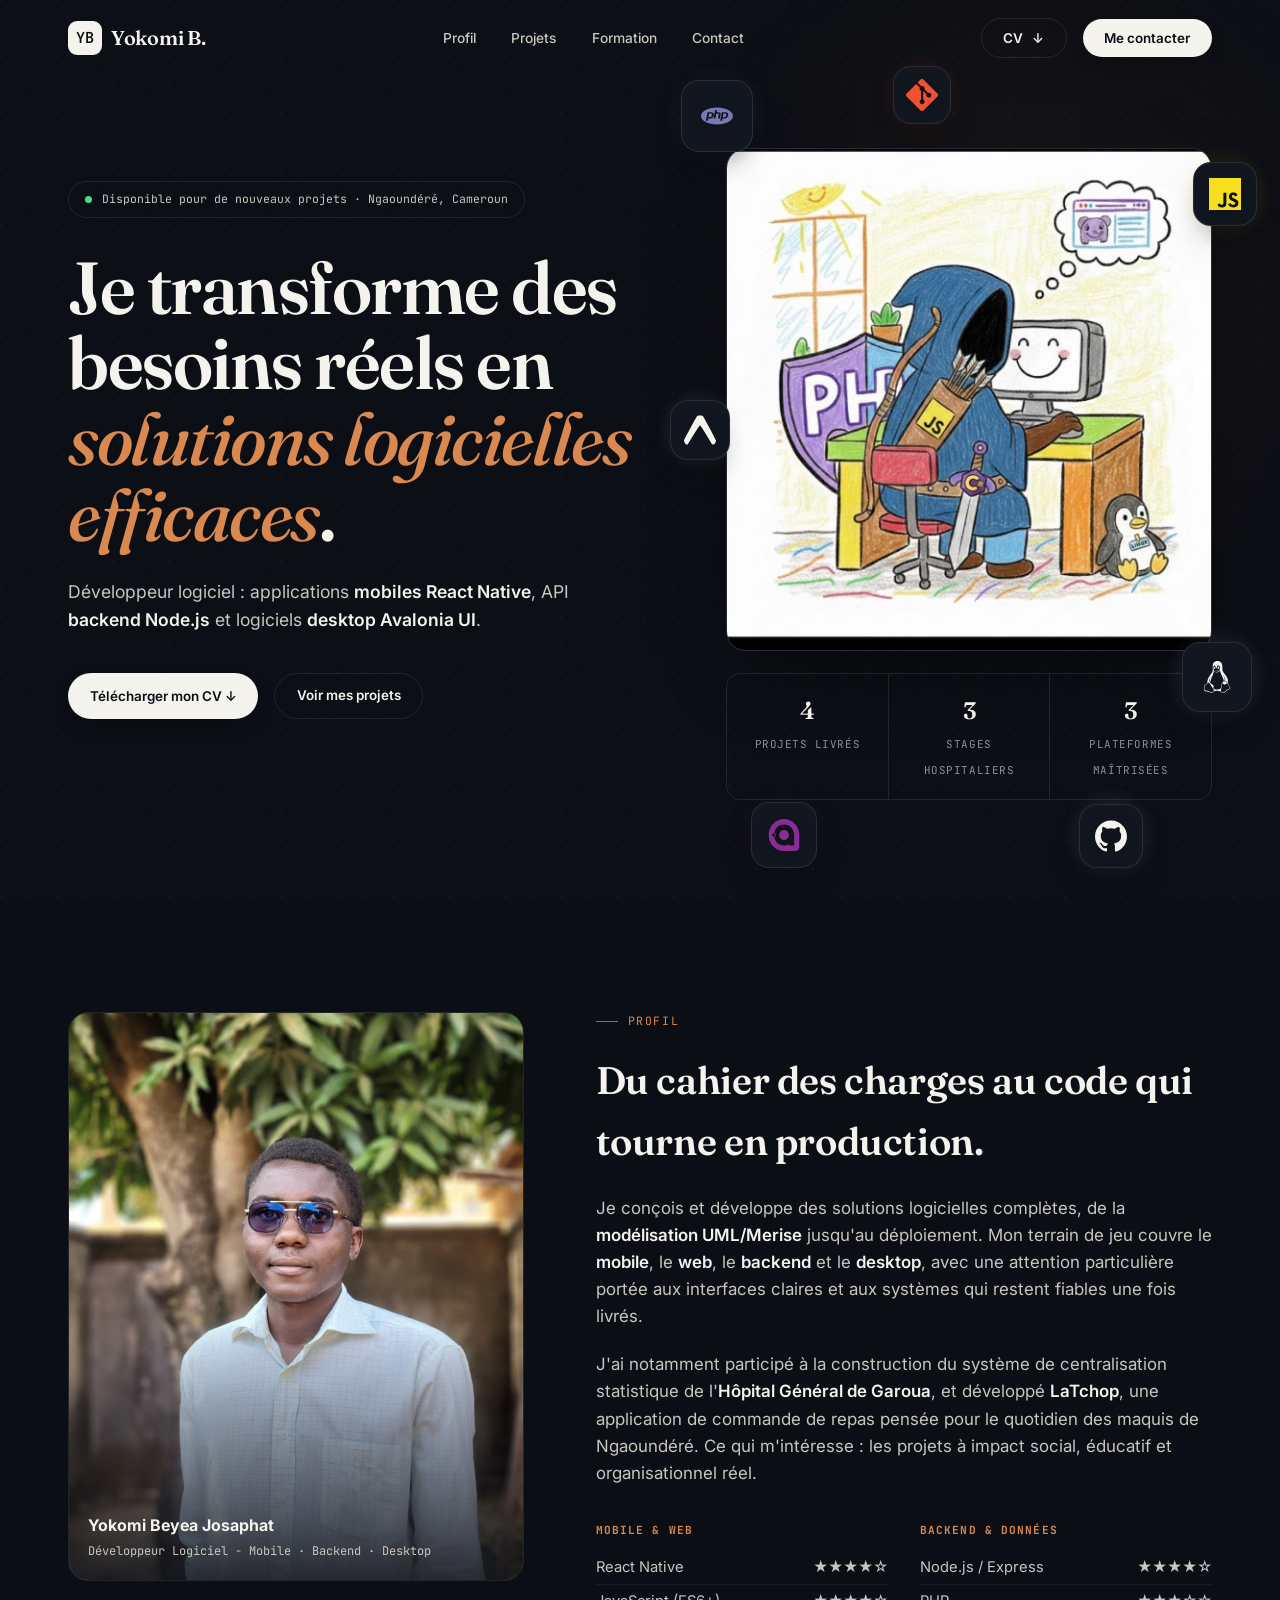
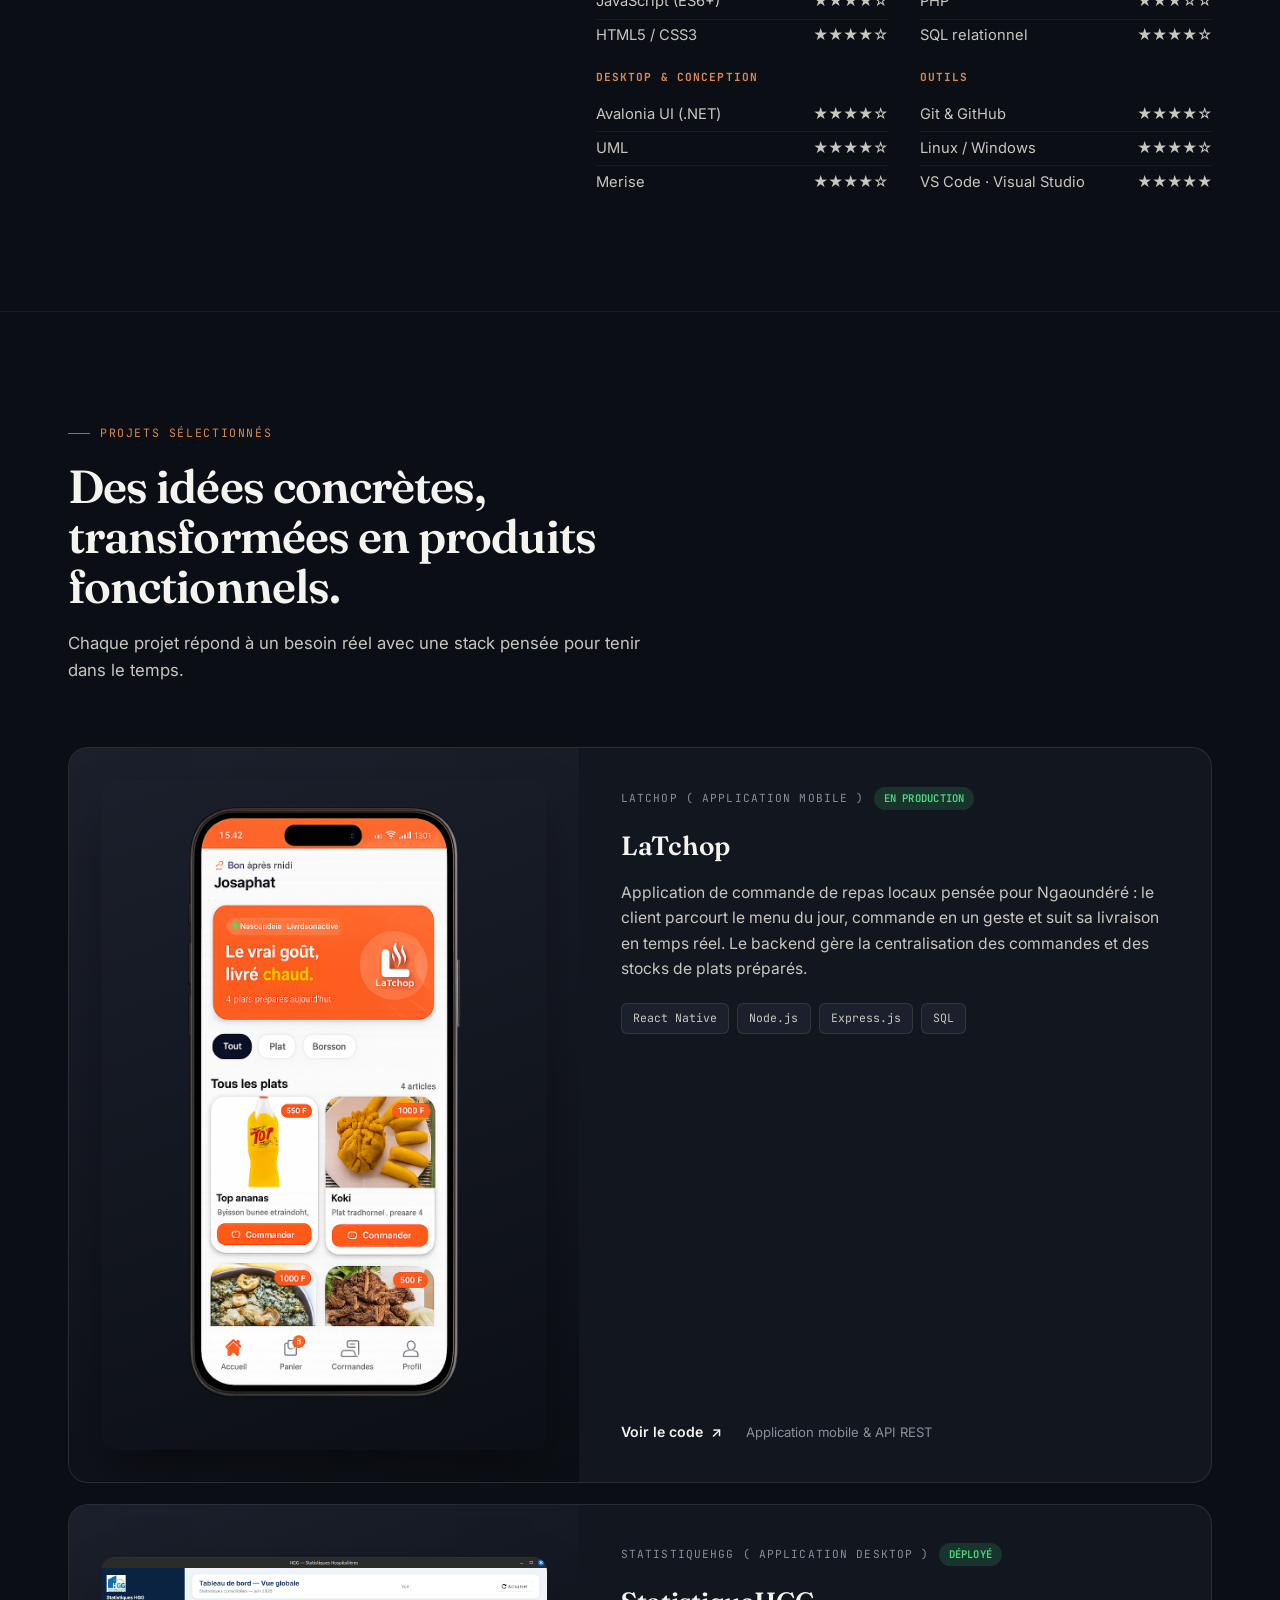
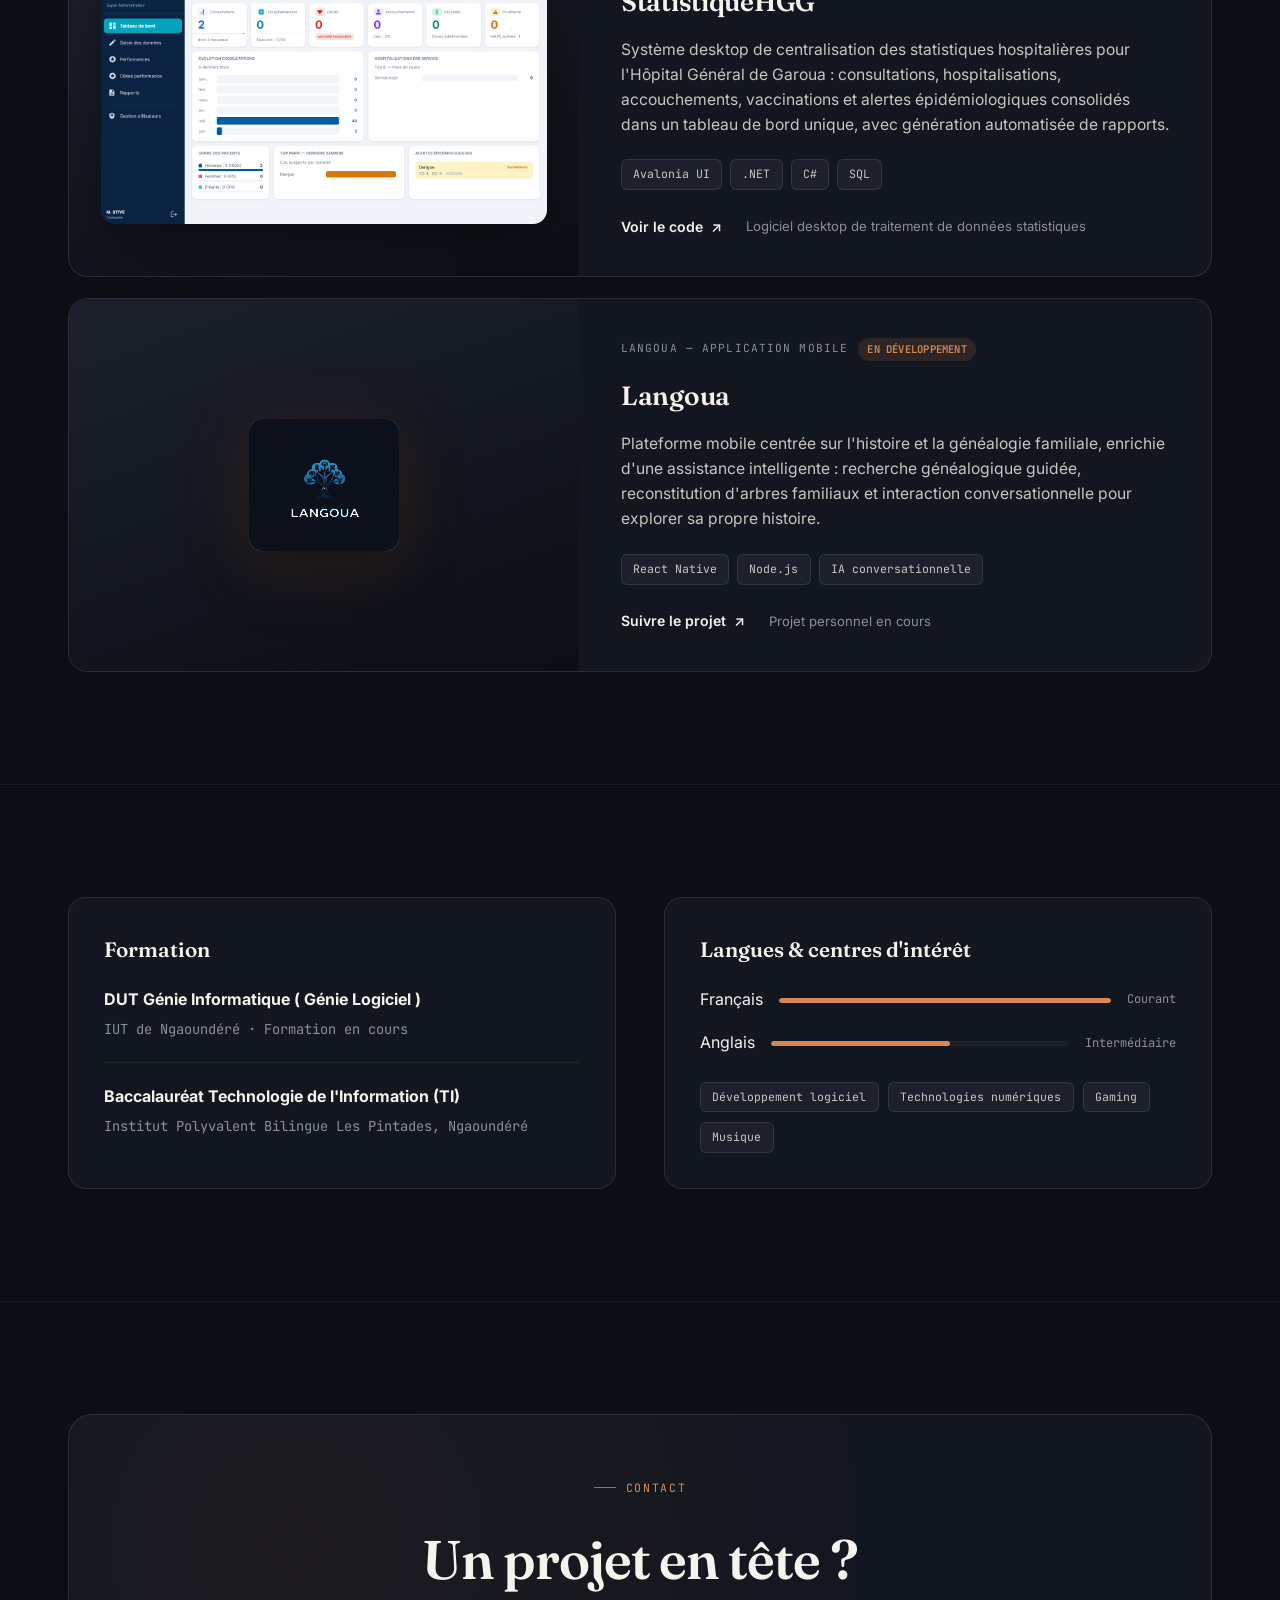
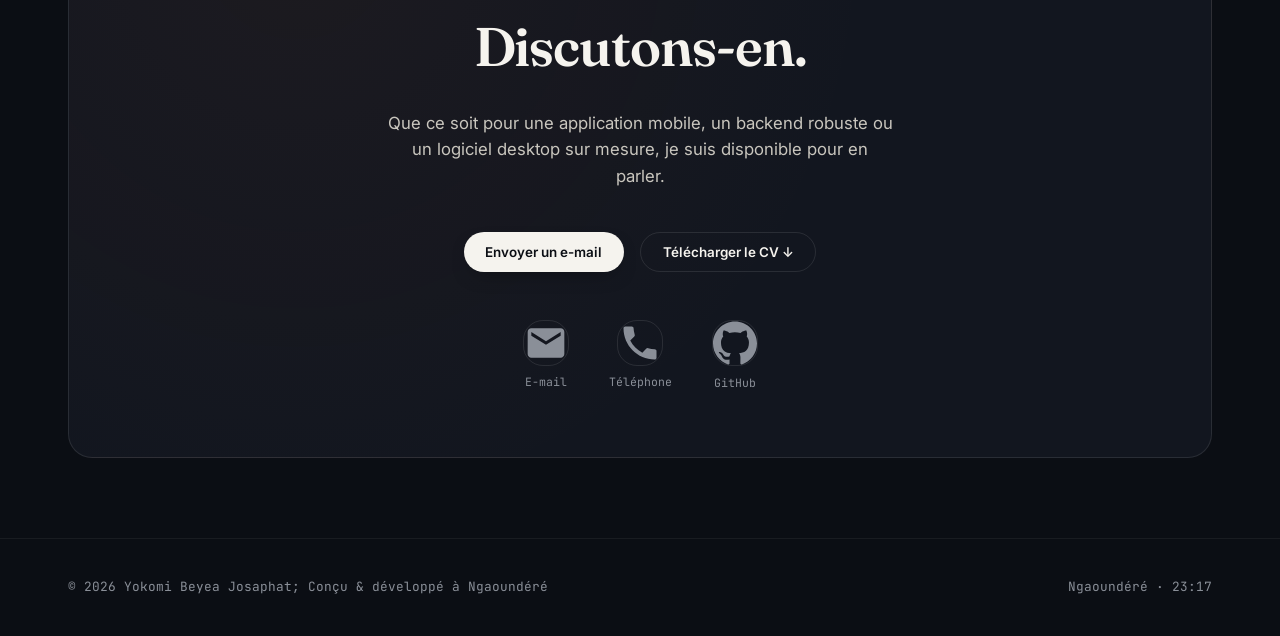
==== index.html @ 65298faa "Update index.html and style.css" ====
<!DOCTYPE html>
<html lang="fr" class="no-js">
<head>
<meta charset="UTF-8">
<meta name="viewport" content="width=device-width, initial-scale=1">
<title>Yokomi Beyea</title>
<meta name="description" content="Développeur logiciel - Mobile (React Native), Backend (Node.js), Desktop (Avalonia UI). Ngaoundéré, Cameroun.">
<link rel="preconnect" href="https://fonts.googleapis.com">
<link rel="preconnect" href="https://fonts.gstatic.com" crossorigin>
<link href="https://fonts.googleapis.com/css2?family=Fraunces:ital,opsz,wght@0,9..144,400;0,9..144,500;0,9..144,600;0,9..144,700;1,9..144,500&family=Inter:wght@400;500;600;700;800&family=JetBrains+Mono:wght@400;500;600&display=swap" rel="stylesheet">
<link rel="stylesheet" href="style.css">
</head>
<body>
<div class="grain"></div>

<header id="siteHeader">
  <div class="container nav-inner">
    <a href="#hero" class="brand">
      <span class="brand-mark">YB</span>
      Yokomi&nbsp;B.
    </a>
    <nav class="links">
      <a href="#about">Profil</a>
      <a href="#projects">Projets</a>
      <a href="#more">Formation</a>
      <a href="#contact">Contact</a>
    </nav>
    <div class="nav-cta">
      <button class="btn btn-ghost" id="cvBtnNav"><span class="txt">CV</span> ↓</button>
      <button class="btn btn-solid" id="contactBtnNav">Me contacter</button>
    </div>
  </div>
</header>

<main>

  <!-- ================= HERO ================= -->
  <section id="hero">
    <div class="hero-glow"></div>
    <div class="container hero-grid">
      <div class="hero-copy">
        <div class="hero-status">
          <span class="dot-live"></span>
          Disponible pour de nouveaux projets · Ngaoundéré, Cameroun
        </div>
        <h1 class="hero-title">Je transforme des besoins réels en <em>solutions logicielles efficaces</em>.</h1>
        <p class="hero-sub">
          Développeur logiciel  : applications <strong>mobiles React Native</strong>, API <strong>backend Node.js</strong>
          et logiciels <strong>desktop Avalonia UI</strong>. 
        </p>
        <div class="hero-actions">
          <button class="btn btn-solid" id="cvBtnHero">Télécharger mon CV ↓</button>
          <a href="#projects" class="btn btn-ghost">Voir mes projets</a>
        </div>

      </div>

      <div class="hero-visual reveal" id="heroVisual">
        <div class="float-layer" aria-hidden="true">

          <div class="float-icon fi-php" data-depth="0.035" style="--tint:#777BB4;">
            <div class="float-icon-inner">
              <svg viewBox="0 0 24 24"><path d="M7.01 10.207h-.944l-.515 2.648h.838c.556 0 .97-.105 1.242-.314.272-.21.455-.559.55-1.049.092-.47.05-.802-.124-.995-.175-.193-.523-.29-1.047-.29zM12 5.688C5.373 5.688 0 8.514 0 12s5.373 6.313 12 6.313S24 15.486 24 12c0-3.486-5.373-6.312-12-6.312zm-3.26 7.451c-.261.25-.575.438-.917.551-.336.108-.765.164-1.285.164H5.357l-.327 1.681H3.652l1.23-6.326h2.65c.797 0 1.378.209 1.744.628.366.418.476 1.002.33 1.752a2.836 2.836 0 0 1-.305.847c-.143.255-.33.49-.561.703zm4.024.715l.543-2.799c.063-.318.039-.536-.068-.651-.107-.116-.336-.174-.687-.174H11.46l-.704 3.625H9.388l1.23-6.327h1.367l-.327 1.682h1.218c.767 0 1.295.134 1.586.401s.378.7.263 1.299l-.572 2.944h-1.389zm7.597-2.265a2.782 2.782 0 0 1-.305.847c-.143.255-.33.49-.561.703a2.44 2.44 0 0 1-.917.551c-.336.108-.765.164-1.286.164h-1.18l-.327 1.682h-1.378l1.23-6.326h2.649c.797 0 1.378.209 1.744.628.366.417.477 1.001.331 1.751zM17.766 10.207h-.943l-.516 2.648h.838c.557 0 .971-.105 1.242-.314.272-.21.455-.559.551-1.049.092-.47.049-.802-.125-.995s-.524-.29-1.047-.29z"/></svg>
            </div>
          </div>

          <div class="float-icon fi-js" data-depth="0.06" style="--tint:#F7DF1E;">
            <div class="float-icon-inner">
              <svg viewBox="0 0 24 24"><path d="M0 0h24v24H0V0zm22.034 18.276c-.175-1.095-.888-2.015-3.003-2.873-.736-.345-1.554-.585-1.797-1.14-.091-.33-.105-.51-.046-.705.15-.646.915-.84 1.515-.66.39.12.75.42.976.9 1.034-.676 1.034-.676 1.755-1.125-.27-.42-.404-.601-.586-.78-.63-.705-1.469-1.065-2.834-1.034l-.705.089c-.676.165-1.32.525-1.71 1.005-1.14 1.291-.811 3.541.569 4.471 1.365 1.02 3.361 1.244 3.616 2.205.24 1.17-.87 1.545-1.966 1.41-.811-.18-1.26-.586-1.755-1.336l-1.83 1.051c.21.48.45.689.81 1.109 1.74 1.756 6.09 1.666 6.871-1.004.029-.09.24-.705.074-1.65l.046.067zm-8.983-7.245h-2.248c0 1.938-.009 3.864-.009 5.805 0 1.232.063 2.363-.138 2.711-.33.689-1.18.601-1.566.48-.396-.196-.597-.466-.83-.855-.063-.105-.11-.196-.127-.196l-1.825 1.125c.305.63.75 1.172 1.324 1.517.855.51 2.004.675 3.207.405.783-.226 1.458-.691 1.811-1.411.51-.93.402-2.07.397-3.346.012-2.054 0-4.109 0-6.179l.004-.056z"/></svg>
            </div>
          </div>

          <div class="float-icon fi-expo" data-depth="0.045" style="--tint:#F5F3EE;">
            <div class="float-icon-inner">
              <svg viewBox="0 0 24 24"><path d="M0 20.084c.043.53.23 1.063.718 1.778.58.849 1.576 1.315 2.303.567.49-.505 5.794-9.776 8.35-13.29a.761.761 0 011.248 0c2.556 3.514 7.86 12.785 8.35 13.29.727.748 1.723.282 2.303-.567.57-.835.728-1.42.728-2.046 0-.426-8.26-15.798-9.092-17.078-.8-1.23-1.044-1.498-2.397-1.542h-1.032c-1.353.044-1.597.311-2.398 1.542C8.267 3.991.33 18.758 0 19.77Z"/></svg>
            </div>
          </div>

          <div class="float-icon fi-linux" data-depth="0.07" style="--tint:#F5F3EE;">
            <div class="float-icon-inner">
              <svg viewBox="0 0 24 24"><path d="M12.504 0c-.155 0-.315.008-.48.021-4.226.333-3.105 4.807-3.17 6.298-.076 1.092-.3 1.953-1.05 3.02-.885 1.051-2.127 2.75-2.716 4.521-.278.832-.41 1.684-.287 2.489a.424.424 0 00-.11.135c-.26.268-.45.6-.663.839-.199.199-.485.267-.797.4-.313.136-.658.269-.864.68-.09.189-.136.394-.132.602 0 .199.027.4.055.536.058.399.116.728.04.97-.249.68-.28 1.145-.106 1.484.174.334.535.47.94.601.81.2 1.91.135 2.774.6.926.466 1.866.67 2.616.47.526-.116.97-.464 1.208-.946.587-.003 1.23-.269 2.26-.334.699-.058 1.574.267 2.577.2.025.134.063.198.114.333l.003.003c.391.778 1.113 1.132 1.884 1.071.771-.06 1.592-.536 2.257-1.306.631-.765 1.683-1.084 2.378-1.503.348-.199.629-.469.649-.853.023-.4-.2-.811-.714-1.376v-.097l-.003-.003c-.17-.2-.25-.535-.338-.926-.085-.401-.182-.786-.492-1.046h-.003c-.059-.054-.123-.067-.188-.135a.357.357 0 00-.19-.064c.431-1.278.264-2.55-.173-3.694-.533-1.41-1.465-2.638-2.175-3.483-.796-1.005-1.576-1.957-1.56-3.368.026-2.152.236-6.133-3.544-6.139zm.529 3.405h.013c.213 0 .396.062.584.198.19.135.33.332.438.533.105.259.158.459.166.724 0-.02.006-.04.006-.06v.105a.086.086 0 01-.004-.021l-.004-.024a1.807 1.807 0 01-.15.706.953.953 0 01-.213.335.71.71 0 00-.088-.042c-.104-.045-.198-.064-.284-.133a1.312 1.312 0 00-.22-.066c.05-.06.146-.133.183-.198.053-.128.082-.264.088-.402v-.02a1.21 1.21 0 00-.061-.4c-.045-.134-.101-.2-.183-.333-.084-.066-.167-.132-.267-.132h-.016c-.093 0-.176.03-.262.132a.8.8 0 00-.205.334 1.18 1.18 0 00-.09.4v.019c.002.089.008.179.02.267-.193-.067-.438-.135-.607-.202a1.635 1.635 0 01-.018-.2v-.02a1.772 1.772 0 01.15-.768c.082-.22.232-.406.43-.533a.985.985 0 01.594-.2zm-2.962.059h.036c.142 0 .27.048.399.135.146.129.264.288.344.465.09.199.14.4.153.667v.004c.007.134.006.2-.002.266v.08c-.03.007-.056.018-.083.024-.152.055-.274.135-.393.2.012-.09.013-.18.003-.267v-.015c-.012-.133-.04-.2-.082-.333a.613.613 0 00-.166-.267.248.248 0 00-.183-.064h-.021c-.071.006-.13.04-.186.132a.552.552 0 00-.12.27.944.944 0 00-.023.33v.015c.012.135.037.2.08.334.046.134.098.2.166.268.01.009.02.018.034.024-.07.057-.117.07-.176.136a.304.304 0 01-.131.068 2.62 2.62 0 01-.275-.402 1.772 1.772 0 01-.155-.667 1.759 1.759 0 01.08-.668 1.43 1.43 0 01.283-.535c.128-.133.26-.2.418-.2zm1.37 1.706c.332 0 .733.065 1.216.399.293.2.523.269 1.052.468h.003c.255.136.405.266.478.399v-.131a.571.571 0 01.016.47c-.123.31-.516.643-1.063.842v.002c-.268.135-.501.333-.775.465-.276.135-.588.292-1.012.267a1.139 1.139 0 01-.448-.067 3.566 3.566 0 01-.322-.198c-.195-.135-.363-.332-.612-.465v-.005h-.005c-.4-.246-.616-.512-.686-.71-.07-.268-.005-.47.193-.6.224-.135.38-.271.483-.336.104-.074.143-.102.176-.131h.002v-.003c.169-.202.436-.47.839-.601.139-.036.294-.065.466-.065zm2.8 2.142c.358 1.417 1.196 3.475 1.735 4.473.286.534.855 1.659 1.102 3.024.156-.005.33.018.513.064.646-1.671-.546-3.467-1.089-3.966-.22-.2-.232-.335-.123-.335.59.534 1.365 1.572 1.646 2.757.13.535.16 1.104.021 1.67.067.028.135.06.205.067 1.032.534 1.413.938 1.23 1.537v-.043c-.06-.003-.12 0-.18 0h-.016c.151-.467-.182-.825-1.065-1.224-.915-.4-1.646-.336-1.77.465-.008.043-.013.066-.018.135-.068.023-.139.053-.209.064-.43.268-.662.669-.793 1.187-.13.533-.17 1.156-.205 1.869v.003c-.02.334-.17.838-.319 1.35-1.5 1.072-3.58 1.538-5.348.334a2.645 2.645 0 00-.402-.533 1.45 1.45 0 00-.275-.333c.182 0 .338-.03.465-.067a.615.615 0 00.314-.334c.108-.267 0-.697-.345-1.163-.345-.467-.931-.995-1.788-1.521-.63-.4-.986-.87-1.15-1.396-.165-.534-.143-1.085-.015-1.645.245-1.07.873-2.11 1.274-2.763.107-.065.037.135-.408.974-.396.751-1.14 2.497-.122 3.854a8.123 8.123 0 01.647-2.876c.564-1.278 1.743-3.504 1.836-5.268.048.036.217.135.289.202.218.133.38.333.59.465.21.201.477.335.876.335.039.003.075.006.11.006.412 0 .73-.134.997-.268.29-.134.52-.334.74-.4h.005c.467-.135.835-.402 1.044-.7zm2.185 8.958c.037.6.343 1.245.882 1.377.588.134 1.434-.333 1.791-.765l.211-.01c.315-.007.577.01.847.268l.003.003c.208.199.305.53.391.876.085.4.154.78.409 1.066.486.527.645.906.636 1.14l.003-.007v.018l-.003-.012c-.015.262-.185.396-.498.595-.63.401-1.746.712-2.457 1.57-.618.737-1.37 1.14-2.036 1.191-.664.053-1.237-.2-1.574-.898l-.005-.003c-.21-.4-.12-1.025.056-1.69.176-.668.428-1.344.463-1.897.037-.714.076-1.335.195-1.814.12-.465.308-.797.641-.984l.045-.022zm-10.814.049h.01c.053 0 .105.005.157.014.376.055.706.333 1.023.752l.91 1.664.003.003c.243.533.754 1.064 1.189 1.637.434.598.77 1.131.729 1.57v.006c-.057.744-.48 1.148-1.125 1.294-.645.135-1.52.002-2.395-.464-.968-.536-2.118-.469-2.857-.602-.369-.066-.61-.2-.723-.4-.11-.2-.113-.602.123-1.23v-.004l.002-.003c.117-.334.03-.752-.027-1.118-.055-.401-.083-.71.043-.94.16-.334.396-.4.69-.533.294-.135.64-.202.915-.47h.002v-.002c.256-.268.445-.601.668-.838.19-.201.38-.336.663-.336zm7.159-9.074c-.435.201-.945.535-1.488.535-.542 0-.97-.267-1.28-.466-.154-.134-.28-.268-.373-.335-.164-.134-.144-.333-.074-.333.109.016.129.134.199.2.096.066.215.2.36.333.292.2.68.467 1.167.467.485 0 1.053-.267 1.398-.466.195-.135.445-.334.648-.467.156-.136.149-.267.279-.267.128.016.034.134-.147.332a8.097 8.097 0 01-.69.468zm-1.082-1.583V5.64c-.006-.02.013-.042.029-.05.074-.043.18-.027.26.004.063 0 .16.067.15.135-.006.049-.085.066-.135.066-.055 0-.092-.043-.141-.068-.052-.018-.146-.008-.163-.065zm-.551 0c-.02.058-.113.049-.166.066-.047.025-.086.068-.14.068-.05 0-.13-.02-.136-.068-.01-.066.088-.133.15-.133.08-.031.184-.047.259-.005.019.009.036.03.03.05v.02h.003z"/></svg>
            </div>
          </div>

          <div class="float-icon fi-avalonia" data-depth="0.05" style="--tint:#8A2C95;">
            <div class="float-icon-inner">
              <svg viewBox="0 0 24 24"><path d="M12.034 8.208c-2.003 0-3.627 1.696-3.627 3.789s1.624 3.789 3.627 3.789 3.627-1.697 3.627-3.79-1.624-3.788-3.627-3.788m-7.392 2.067c.72.211 1.248.902 1.248 1.722s-.528 1.51-1.248 1.721c.752 3.54 3.776 6.188 7.392 6.188 1.316 0 2.554-.35 3.632-.967v.914h3.94v-7.528a5 5 0 0 0 0-.224v-.104c0-4.369-3.39-7.91-7.572-7.91-3.616 0-6.64 2.648-7.392 6.188m-.5 2.982c.67 0 1.212-.567 1.212-1.266s-.542-1.265-1.212-1.265-1.211.566-1.211 1.265c0 .7.542 1.266 1.211 1.266M20.682 24H11.8C5.549 23.887.515 18.556.515 12c0-6.627 5.143-12 11.487-12 6.241 0 11.32 5.2 11.483 11.678l-.02 9.743C23.3 22.876 22.12 24 20.683 24"/></svg>
            </div>
          </div>

          <div class="float-icon fi-git" data-depth="0.065" style="--tint:#F05133;">
            <div class="float-icon-inner">
              <svg viewBox="0 0 24 24"><path d="M13.09 23.549a1.54 1.54 0 0 1-2.18 0L.451 13.089a1.54 1.54 0 0 1 0-2.179l7.191-7.19 2.733 2.733a1.85 1.85 0 0 0 .964 2.326v6.66a1.849 1.849 0 1 0 1.54 0V8.957l2.508 2.508a1.85 1.85 0 1 0 1.09-1.09l-2.634-2.634a1.85 1.85 0 0 0-2.378-2.377L8.73 2.63 10.91.451a1.54 1.54 0 0 1 2.179 0l10.459 10.46a1.54 1.54 0 0 1 0 2.179z"/></svg>
            </div>
          </div>

          <div class="float-icon fi-github" data-depth="0.04" style="--tint:#F5F3EE;">
            <div class="float-icon-inner">
              <svg viewBox="0 0 24 24"><path d="M12 .297c-6.63 0-12 5.373-12 12 0 5.303 3.438 9.8 8.205 11.385.6.113.82-.258.82-.577 0-.285-.01-1.04-.015-2.04-3.338.724-4.042-1.61-4.042-1.61C4.422 18.07 3.633 17.7 3.633 17.7c-1.087-.744.084-.729.084-.729 1.205.084 1.838 1.236 1.838 1.236 1.07 1.835 2.809 1.305 3.495.998.108-.776.417-1.305.76-1.605-2.665-.3-5.466-1.332-5.466-5.93 0-1.31.465-2.38 1.235-3.22-.135-.303-.54-1.523.105-3.176 0 0 1.005-.322 3.3 1.23.96-.267 1.98-.399 3-.405 1.02.006 2.04.138 3 .405 2.28-1.552 3.285-1.23 3.285-1.23.645 1.653.24 2.873.12 3.176.765.84 1.23 1.91 1.23 3.22 0 4.61-2.805 5.625-5.475 5.92.42.36.81 1.096.81 2.22 0 1.606-.015 2.896-.015 3.286 0 .315.21.69.825.57C20.565 22.092 24 17.592 24 12.297c0-6.627-5.373-12-12-12"/></svg>
            </div>
          </div>

        </div>

        <div class="illustration-card">
          <img src="assets/hero-illustration.jpg" alt="Illustration d'un développeur codant, entouré des technologies PHP, JavaScript, Linux et de son setup de développement">
        </div>
        <div class="stat-strip">
          <div class="stat-cell"><b>4</b><span>Projets livrés</span></div>
          <div class="stat-cell"><b>3</b><span>Stages hospitaliers</span></div>
          <div class="stat-cell"><b>3</b><span>Plateformes maîtrisées</span></div>
        </div>
      </div>
    </div>
  </section>

  <!-- ================= ABOUT ================= -->
  <section id="about">
    <div class="container about-grid">
      <div class="about-portrait reveal">
        <div class="portrait-frame">
          <img src="assets/portrait.jpg" alt="Portrait de Yokomi Beyea Josaphat">
          <div class="portrait-tag">
            <b>Yokomi Beyea Josaphat</b>
            Développeur Logiciel - Mobile · Backend · Desktop
          </div>
        </div>
      </div>
      <div class="about-copy reveal">
        <div class="eyebrow">Profil</div>
        <h2 style="font-family:var(--display);font-size:clamp(1.8rem,3.4vw,2.4rem);font-weight:600;margin-bottom:1.4rem;letter-spacing:-.01em;">
          Du cahier des charges au code qui tourne en production.
        </h2>
        <p>
          Je conçois et développe des solutions logicielles complètes, de la <strong>modélisation UML/Merise</strong>
          jusqu'au déploiement. Mon terrain de jeu couvre le <strong>mobile</strong>, le <strong>web</strong>,
          le <strong>backend</strong> et le <strong>desktop</strong>, avec une attention particulière portée
          aux interfaces claires et aux systèmes qui restent fiables une fois livrés.
        </p>
        <p>
          J'ai notamment participé à la construction du système de centralisation statistique de
          l'<strong>Hôpital Général de Garoua</strong>, et développé <strong>LaTchop</strong>, une application
          de commande de repas pensée pour le quotidien des maquis de Ngaoundéré. Ce qui m'intéresse : les
          projets à impact social, éducatif et organisationnel réel.
        </p>

        <div class="skill-groups">
          <div class="skill-group">
            <h4>Mobile & Web</h4>
            <ul>
              <li>React Native <span>★★★★☆</span></li>
              <li>JavaScript (ES6+) <span>★★★★☆</span></li>
              <li>HTML5 / CSS3 <span>★★★★☆</span></li>
            </ul>
          </div>
          <div class="skill-group">
            <h4>Backend & Données</h4>
            <ul>
              <li>Node.js / Express <span>★★★★☆</span></li>
              <li>PHP <span>★★★☆☆</span></li>
              <li>SQL relationnel <span>★★★★☆</span></li>
            </ul>
          </div>
          <div class="skill-group">
            <h4>Desktop & Conception</h4>
            <ul>
              <li>Avalonia UI (.NET) <span>★★★★☆</span></li>
              <li>UML <span>★★★★☆</span></li>
              <li>Merise <span>★★★★☆</span></li>
            </ul>
          </div>
          <div class="skill-group">
            <h4>Outils</h4>
            <ul>
              <li>Git & GitHub <span>★★★★☆</span></li>
              <li>Linux / Windows <span>★★★★☆</span></li>
              <li>VS Code · Visual Studio <span>★★★★★</span></li>
            </ul>
          </div>
        </div>
      </div>
    </div>
  </section>

  <!-- ================= PROJECTS ================= -->
  <section id="projects">
    <div class="container">
      <div class="section-head reveal">
        <div class="eyebrow">Projets sélectionnés</div>
        <h2>Des idées concrètes, transformées en produits fonctionnels.</h2>
        <p>Chaque projet répond à un besoin réel avec une stack pensée pour tenir dans le temps.</p>
      </div>

      <div class="projects-list">

        <!-- LaTchop -->
        <article class="project-card reveal">
          <div class="project-media">
            <img src="assets/latchop-mockup.png" alt="Aperçu de l'application mobile LaTchop">
          </div>
          <div class="project-body">
            <div class="project-kicker">
              LaTchop ( Application mobile )
              <span class="status-pill live">En production</span>
            </div>
            <h3>LaTchop</h3>
            <p>
              Application de commande de repas locaux pensée pour Ngaoundéré : le client
              parcourt le menu du jour, commande en un geste et suit sa livraison en temps réel. Le backend
              gère la centralisation des commandes et des stocks de plats préparés.
            </p>
            <div class="project-tags">
              <span class="tag">React Native</span>
              <span class="tag">Node.js</span>
              <span class="tag">Express.js</span>
              <span class="tag">SQL</span>
            </div>
            <div class="project-foot">
              <a href="https://github.com/Yokomi-YBJ" target="_blank" rel="noopener" class="project-link">Voir le code <span class="arrow">↗</span></a>
              <span class="project-note">Application mobile & API REST</span>
            </div>
          </div>
        </article>

        <!-- StatistiqueHGG -->
        <article class="project-card reveal">
          <div class="project-media">
            <img src="assets/hgg-dashboard.png" alt="Tableau de bord StatistiqueHGG">
          </div>
          <div class="project-body">
            <div class="project-kicker">
              StatistiqueHGG ( Application desktop )
              <span class="status-pill live">Déployé</span>
            </div>
            <h3>StatistiqueHGG</h3>
            <p>
              Système desktop de centralisation des statistiques hospitalières pour l'Hôpital Général de
              Garoua : consultations, hospitalisations, accouchements, vaccinations et alertes épidémiologiques
              consolidés dans un tableau de bord unique, avec génération automatisée de rapports.
            </p>
            <div class="project-tags">
              <span class="tag">Avalonia UI</span>
              <span class="tag">.NET</span>
              <span class="tag">C#</span>
              <span class="tag">SQL</span>
            </div>
            <div class="project-foot">
              <a href="https://github.com/Yokomi-YBJ" target="_blank" rel="noopener" class="project-link">Voir le code <span class="arrow">↗</span></a>
              <span class="project-note">Logiciel desktop de traitement de données statistiques</span>
            </div>
          </div>
        </article>

        <!-- Langoua -->
        <article class="project-card reveal">
          <div class="project-media logo-only">
            <img src="assets/logo_langoua.svg" alt="Logo du projet Langoua">
          </div>
          <div class="project-body">
            <div class="project-kicker">
              Langoua — Application mobile
              <span class="status-pill progress">En développement</span>
            </div>
            <h3>Langoua</h3>
            <p>
              Plateforme mobile centrée sur l'histoire et la généalogie familiale, enrichie d'une assistance
              intelligente : recherche généalogique guidée, reconstitution d'arbres familiaux et interaction
              conversationnelle pour explorer sa propre histoire.
            </p>
            <div class="project-tags">
              <span class="tag">React Native</span>
              <span class="tag">Node.js</span>
              <span class="tag">IA conversationnelle</span>
            </div>
            <div class="project-foot">
              <a href="https://github.com/Yokomi-YBJ" target="_blank" rel="noopener" class="project-link">Suivre le projet <span class="arrow">↗</span></a>
              <span class="project-note">Projet personnel en cours</span>
            </div>
          </div>
        </article>

      </div>
    </div>
  </section>

  <!-- ================= EDUCATION / LANGUAGES ================= -->
  <section id="more">
    <div class="container more-grid">
      <div class="info-card reveal">
        <h3>Formation</h3>
        <div class="edu-item">
          <b>DUT Génie Informatique ( Génie Logiciel )</b>
          <span>IUT de Ngaoundéré · Formation en cours</span>
        </div>
        <div class="edu-item">
          <b>Baccalauréat  Technologie de l'Information (TI)</b>
          <span>Institut Polyvalent Bilingue Les Pintades, Ngaoundéré</span>
        </div>
      </div>

      <div class="info-card reveal">
        <h3>Langues & centres d'intérêt</h3>
        <div class="lang-row">
          <span>Français</span>
          <div class="lang-bar"><div class="lang-fill" style="width:100%"></div></div>
          <span style="font-family:var(--mono);font-size:.75rem;color:var(--slate);">Courant</span>
        </div>
        <div class="lang-row">
          <span>Anglais</span>
          <div class="lang-bar"><div class="lang-fill" style="width:60%"></div></div>
          <span style="font-family:var(--mono);font-size:.75rem;color:var(--slate);">Intermédiaire</span>
        </div>
        <div class="interests-row">
          <span class="tag">Développement logiciel</span>
          <span class="tag">Technologies numériques</span>
          <span class="tag">Gaming</span>
          <span class="tag">Musique</span>
        </div>
      </div>
    </div>
  </section>

  <!-- ================= CONTACT ================= -->
  <section id="contact">
    <div class="container">
      <div class="contact-panel reveal">
        <div class="eyebrow" style="justify-content:center;">Contact</div>
        <h2>Un projet en tête ?<br>Discutons-en.</h2>
        <p>Que ce soit pour une application mobile, un backend robuste ou un logiciel desktop sur mesure, je suis disponible pour en parler.</p>
        <div class="contact-actions">
          <button class="btn btn-solid" id="emailBtn">Envoyer un e-mail</button>
          <button class="btn btn-ghost" id="cvBtnContact">Télécharger le CV ↓</button>
        </div>
        <div class="contact-channels">
          <button class="channel" id="channelEmail" aria-label="Envoyer un e-mail">
            <span class="channel-icon">
              <svg viewBox="0 0 24 24" fill="currentColor" aria-hidden="true">
                <path d="M20 4H4c-1.1 0-1.99.9-1.99 2L2 18c0 1.1.9 2 2 2h16c1.1 0 2-.9 2-2V6c0-1.1-.9-2-2-2zm0 4l-8 5-8-5V6l8 5 8-5v2z"/>
              </svg>
            </span>
            <span>E-mail</span>
          </button>
          <button class="channel" id="channelPhone" aria-label="Appeler">
            <span class="channel-icon">
              <svg viewBox="0 0 24 24" fill="currentColor" aria-hidden="true">
                <path d="M20.01 15.38c-1.23 0-2.42-.2-3.53-.56a.977.977 0 0 0-1.01.24l-2.2 2.2c-2.83-1.44-5.15-3.75-6.59-6.59l2.2-2.21c.28-.26.36-.65.25-1A11.36 11.36 0 0 1 8.5 4c0-.55-.45-1-1-1H4c-.55 0-1 .45-1 1 0 9.39 7.61 17 17 17 .55 0 1-.45 1-1v-3.59c0-.55-.45-1-1-1z"/>
              </svg>
            </span>
            <span>Téléphone</span>
          </button>
          <a class="channel" id="channelGithub" href="#" aria-label="GitHub" target="_blank" rel="noopener">
            <span class="channel-icon">
              <svg viewBox="0 0 24 24" fill="currentColor" aria-hidden="true">
                <path d="M12 .297c-6.63 0-12 5.373-12 12 0 5.303 3.438 9.8 8.205 11.385.6.113.82-.258.82-.577 0-.285-.01-1.04-.015-2.04-3.338.724-4.042-1.61-4.042-1.61C4.422 18.07 3.633 17.7 3.633 17.7c-1.087-.744.084-.729.084-.729 1.205.084 1.838 1.236 1.838 1.236 1.07 1.835 2.809 1.305 3.495.998.108-.776.417-1.305.76-1.605-2.665-.3-5.466-1.332-5.466-5.93 0-1.31.465-2.38 1.235-3.22-.135-.303-.54-1.523.105-3.176 0 0 1.005-.322 3.3 1.23.96-.267 1.98-.399 3-.405 1.02.006 2.04.138 3 .405 2.28-1.552 3.285-1.23 3.285-1.23.645 1.653.24 2.873.12 3.176.765.84 1.23 1.91 1.23 3.22 0 4.61-2.805 5.625-5.475 5.92.42.36.81 1.096.81 2.22 0 1.606-.015 2.896-.015 3.286 0 .315.21.69.825.57C20.565 22.092 24 17.592 24 12.297c0-6.627-5.373-12-12-12"/>
              </svg>
            </span>
            <span>GitHub</span>
          </a>
        </div>
      </div>
    </div>
  </section>

</main>

<footer>
  <div class="container footer-inner">
    <p>© 2026 Yokomi Beyea Josaphat;  Conçu & développé à Ngaoundéré</p>
    <p id="clock"></p>
  </div>
</footer>

<div class="toast" id="toast"></div>
<script src="script.js"></script>
</body>
</html>
---- style.css ----
:root{
  --ink:#0B0E14;
  --ink-2:#12161F;
  --ink-3:#1B202C;
  --paper:#F5F3EE;
  --paper-dim:#C9C6BE;
  --slate:#8A8F98;
  --line:rgba(245,243,238,0.10);
  --line-soft:rgba(245,243,238,0.06);
  --rust:#C4602E;
  --rust-soft:#D9884F;
  --mono:'JetBrains Mono', monospace;
  --sans:'Inter', sans-serif;
  --display:'Fraunces', serif;
  --ease:cubic-bezier(.16,1,.3,1);
}

*{margin:0;padding:0;box-sizing:border-box;}
html{scroll-behavior:smooth;overflow-x:hidden;max-width:100%;}
::selection{background:var(--rust);color:var(--ink);}

body{
  background:var(--ink);
  color:var(--paper);
  font-family:var(--sans);
  line-height:1.6;
  overflow-x:hidden;
  position:relative;
}

body::before{
  content:'';
  position:fixed;
  inset:0;
  background-image:
    radial-gradient(circle at 1px 1px, rgba(245,243,238,0.035) 1px, transparent 0);
  background-size:28px 28px;
  pointer-events:none;
  z-index:1;
}

.grain{
  position:fixed;inset:0;pointer-events:none;z-index:2;opacity:.035;mix-blend-mode:overlay;
  background-image:url("data:image/svg+xml,%3Csvg xmlns='http://www.w3.org/2000/svg' width='120' height='120'%3E%3Cfilter id='n'%3E%3CfeTurbulence type='fractalNoise' baseFrequency='0.9' numOctaves='2' stitchTiles='stitch'/%3E%3C/filter%3E%3Crect width='100%25' height='100%25' filter='url(%23n)'/%3E%3C/svg%3E");
}

::-webkit-scrollbar{width:10px;}
::-webkit-scrollbar-track{background:var(--ink);}
::-webkit-scrollbar-thumb{background:var(--ink-3);border-radius:10px;}
::-webkit-scrollbar-thumb:hover{background:var(--rust);}

a{color:inherit;text-decoration:none;}
button{font-family:inherit;cursor:pointer;border:none;background:none;color:inherit;}
img{display:block;max-width:100%;}

:focus-visible{outline:2px solid var(--rust-soft);outline-offset:4px;border-radius:4px;}

.container{max-width:1240px;margin:0 auto;padding:0 clamp(1.5rem,4vw,3rem);position:relative;z-index:3;}

.eyebrow{
  font-family:var(--mono);
  font-size:.72rem;
  letter-spacing:.14em;
  text-transform:uppercase;
  color:var(--rust-soft);
  display:flex;align-items:center;gap:.6rem;
  margin-bottom:1.2rem;
}
.eyebrow::before{content:'';width:1.4rem;height:1px;background:var(--rust);}

/* ============ NAV ============ */
header{
  position:fixed;top:0;left:0;right:0;z-index:100;
  padding:1.1rem 0;
  transition:background .4s var(--ease), border-color .4s var(--ease), padding .4s var(--ease);
  border-bottom:1px solid transparent;
}
header.scrolled{
  background:var(--ink);
  border-bottom:1px solid var(--line);
  padding:.75rem 0;
}
.nav-inner{display:flex;align-items:center;justify-content:space-between;gap:2rem;}
.brand{
  font-family:var(--display);
  font-weight:600;
  font-size:1.25rem;
  display:flex;align-items:center;gap:.55rem;
  letter-spacing:-.01em;
}
.brand-mark{
  width:34px;height:34px;border-radius:9px;
  background:var(--paper);
  display:flex;align-items:center;justify-content:center;
  font-family:var(--mono);font-weight:600;font-size:.95rem;color:var(--ink);
  flex-shrink:0;
}
nav.links{display:flex;gap:2.2rem;}
nav.links a{
  font-size:.86rem;font-weight:500;color:var(--paper-dim);
  position:relative;padding:.3rem 0;transition:color .25s var(--ease);
}
nav.links a::after{
  content:'';position:absolute;bottom:0;left:0;width:0;height:1px;
  background:var(--rust-soft);
  transition:width .3s var(--ease);
}
nav.links a:hover{color:var(--paper);}
nav.links a:hover::after{width:100%;}

.nav-cta{
  display:flex;align-items:center;gap:1rem;
}
.btn{
  display:inline-flex;align-items:center;gap:.55rem;
  padding:.7rem 1.35rem;border-radius:100px;
  font-size:.84rem;font-weight:600;
  transition:transform .3s var(--ease), box-shadow .3s var(--ease), background .3s var(--ease);
  white-space:nowrap;
}
.btn-solid{
  background:var(--paper);
  color:var(--ink);
  box-shadow:0 8px 20px -10px rgba(0,0,0,0.5);
}
.btn-solid:hover{transform:translateY(-2px);box-shadow:0 12px 26px -10px rgba(0,0,0,0.6);background:#ffffff;}
.btn-ghost{
  border:1px solid var(--line);
  color:var(--paper);
}
.btn-ghost:hover{border-color:var(--rust-soft);background:var(--line-soft);}


/* ============ HERO ============ */
#hero{
  min-height:100svh;
  display:flex;align-items:center;
  padding-top:7rem;padding-bottom:4rem;
  position:relative;
  overflow:hidden;
}
.hero-glow{
  position:absolute;top:-10%;right:-10%;width:60vw;height:60vw;max-width:900px;max-height:900px;
  background:radial-gradient(circle, rgba(196,96,46,0.08), transparent 70%);
  pointer-events:none;z-index:0;
}
.hero-grid{
  display:grid;grid-template-columns:1.1fr .9fr;gap:4rem;align-items:center;position:relative;z-index:3;
  min-width:0;
}
.hero-copy{min-width:0;}
.hero-status{
  display:inline-flex;align-items:center;gap:.6rem;
  padding:.5rem 1rem;border-radius:100px;border:1px solid var(--line);
  font-family:var(--mono);font-size:.72rem;color:var(--paper-dim);
  margin-bottom:2rem;
}
.dot-live{
  width:7px;height:7px;border-radius:50%;background:#4ADE80;
  box-shadow:0 0 0 0 rgba(74,222,128,.6);
  animation:pulse 2s infinite;
}
@keyframes pulse{
  0%{box-shadow:0 0 0 0 rgba(74,222,128,.55);}
  70%{box-shadow:0 0 0 8px rgba(74,222,128,0);}
  100%{box-shadow:0 0 0 0 rgba(74,222,128,0);}
}

h1.hero-title{
  font-family:var(--display);
  font-weight:600;
  font-size:clamp(2.6rem,6vw,4.6rem);
  line-height:1.03;
  letter-spacing:-.02em;
  margin-bottom:1.6rem;
}
h1.hero-title em{
  font-style:italic;font-weight:500;
  color:var(--rust-soft);
}

.hero-sub{
  font-size:1.1rem;color:var(--paper-dim);max-width:46ch;margin-bottom:2.4rem;
}
.hero-sub strong{color:var(--paper);font-weight:600;}

.hero-actions{display:flex;gap:1rem;flex-wrap:wrap;margin-bottom:3rem;}

.stack-badges{
  display:flex;flex-wrap:wrap;gap:.7rem;
}
.badge-item{
  display:flex;align-items:center;gap:.55rem;
  padding:.55rem .95rem .55rem .7rem;
  border:1px solid var(--line);border-radius:100px;
  background:var(--ink-2);
  transition:border-color .3s var(--ease), transform .3s var(--ease), background .3s var(--ease);
}
.badge-item:hover{border-color:rgba(196,96,46,0.5);background:var(--ink-3);transform:translateY(-2px);}
.badge-item svg{width:19px;height:19px;color:var(--paper-dim);flex-shrink:0;}
.badge-item:hover svg{color:var(--rust-soft);}
.badge-item span{font-family:var(--mono);font-size:.74rem;color:var(--paper-dim);white-space:nowrap;}

/* Signature visual: hero illustration */
.hero-visual{position:relative;z-index:3;min-width:0;width:100%;}
.illustration-card{
  border:1px solid var(--line);
  border-radius:20px;
  overflow:hidden;
  background:var(--ink-2);
  box-shadow:0 30px 70px -25px rgba(0,0,0,0.65);
  width:100%;
}
.illustration-card img{
  width:100%;height:auto;display:block;
}

/* ---------- Floating tech icons ---------- */
.float-layer{
  position:absolute;
  inset:-7% -6%;
  z-index:4;
  pointer-events:none;
}
.float-icon{
  position:absolute;
  width:68px;height:68px;
  --px:0px; --py:0px;
  transform:translate(var(--px), var(--py));
  transition:transform .5s cubic-bezier(.16,1,.3,1);
  will-change:transform;
}
.float-icon-inner{
  width:100%;height:100%;
  border-radius:18px;
  background:var(--ink-2);
  border:1px solid var(--line);
  display:flex;align-items:center;justify-content:center;
  box-shadow:0 16px 32px -14px rgba(0,0,0,0.55), 0 0 0 1px rgba(0,0,0,0.02);
  animation:drift 7s ease-in-out infinite;
  position:relative;
}
.float-icon-inner::after{
  content:'';
  position:absolute;inset:-30%;
  background:radial-gradient(circle, var(--tint) 0%, transparent 70%);
  opacity:.16;
  z-index:-1;
  border-radius:50%;
}
.float-icon svg{
  width:32px;height:32px;
  fill:var(--tint);
  filter:drop-shadow(0 2px 6px rgba(0,0,0,0.25));
}

.fi-php{      width:72px;height:72px;top:-3%;   left:-3%;   }
.fi-js{       width:64px;height:64px;top:8%;    right:-3%;  }
.fi-expo{     width:60px;height:60px;top:40%;   left:-5%;   }
.fi-linux{    width:70px;height:70px;bottom:18%; right:-2%; }
.fi-avalonia{ width:66px;height:66px;bottom:-3%; left:10%;  }
.fi-git{      width:58px;height:58px;top:-5%;   left:36%;   }
.fi-github{   width:64px;height:64px;bottom:-3%; right:18%; }

.fi-php .float-icon-inner{      animation-delay:-.4s;  animation-duration:7.6s; }
.fi-js .float-icon-inner{       animation-delay:-2.1s; animation-duration:6.8s; }
.fi-expo .float-icon-inner{     animation-delay:-4.6s; animation-duration:8.2s; }
.fi-linux .float-icon-inner{    animation-delay:-1.2s; animation-duration:7.1s; }
.fi-avalonia .float-icon-inner{ animation-delay:-3.3s; animation-duration:7.9s; }
.fi-git .float-icon-inner{      animation-delay:-5.4s; animation-duration:6.4s; }
.fi-github .float-icon-inner{   animation-delay:-2.8s; animation-duration:7.4s; }

@keyframes drift{
  0%,100%{ transform:translate(0,0) rotate(0deg); }
  25%{ transform:translate(3px,-10px) rotate(-3deg); }
  50%{ transform:translate(-4px,-4px) rotate(2deg); }
  75%{ transform:translate(-2px,6px) rotate(-1.5deg); }
}
@media (prefers-reduced-motion: reduce){
  .float-icon-inner{animation:none;}
}

.stat-strip{
  display:flex;margin-top:1.4rem;
  border:1px solid var(--line);border-radius:14px;overflow:hidden;
}
.stat-cell{flex:1;padding:1.1rem 1rem;text-align:center;border-right:1px solid var(--line);}
.stat-cell:last-child{border-right:none;}
.stat-cell b{display:block;font-family:var(--display);font-size:1.5rem;font-weight:600;color:var(--paper);}
.stat-cell span{font-size:.68rem;color:var(--slate);font-family:var(--mono);text-transform:uppercase;letter-spacing:.05em;}

/* ============ SECTION SHELL ============ */
section{position:relative;z-index:3;padding:7rem 0;}
.section-head{max-width:640px;margin-bottom:4rem;}
.section-head h2{
  font-family:var(--display);font-weight:600;
  font-size:clamp(2rem,4vw,2.9rem);letter-spacing:-.02em;line-height:1.08;
}
.section-head p{color:var(--paper-dim);margin-top:1.1rem;font-size:1.05rem;max-width:52ch;}

/* ============ ABOUT ============ */
#about{}
.about-grid{display:grid;grid-template-columns:.85fr 1.15fr;gap:4.5rem;align-items:start;min-width:0;}
.about-portrait{position:relative;}
.portrait-frame{
  position:relative;border-radius:20px;overflow:hidden;
  border:1px solid var(--line);
  aspect-ratio:4/5;
}
.portrait-frame img{width:100%;height:100%;object-fit:cover;filter:grayscale(30%) contrast(1.05);}
.portrait-frame::after{
  content:'';position:absolute;inset:0;
  background:linear-gradient(180deg, transparent 55%, rgba(11,14,20,0.85));
}
.portrait-tag{
  position:absolute;bottom:1.2rem;left:1.2rem;right:1.2rem;z-index:2;
  font-family:var(--mono);font-size:.75rem;color:var(--paper-dim);
}
.portrait-tag b{color:var(--paper);display:block;font-family:var(--sans);font-size:1rem;margin-bottom:.2rem;}

.about-copy p{font-size:1.06rem;color:var(--paper-dim);margin-bottom:1.3rem;}
.about-copy strong{color:var(--paper);font-weight:600;}

.skill-groups{margin-top:2.2rem;display:grid;grid-template-columns:repeat(2,1fr);gap:1rem 2rem;}
.skill-group h4{
  font-family:var(--mono);font-size:.7rem;text-transform:uppercase;letter-spacing:.1em;color:var(--rust-soft);margin-bottom:.7rem;
}
.skill-group ul{list-style:none;}
.skill-group li{
  font-size:.92rem;color:var(--paper-dim);padding:.3rem 0;
  border-bottom:1px solid var(--line-soft);
  display:flex;justify-content:space-between;
}
.skill-group li:last-child{border-bottom:none;}

/* ============ PROJECTS ============ */
#projects{border-top:1px solid var(--line-soft);}
.projects-list{display:flex;flex-direction:column;gap:1.3rem;}

.project-card{
  display:grid;grid-template-columns:1.05fr 1.3fr;gap:0;
  border:1px solid var(--line);border-radius:20px;
  overflow:hidden;background:var(--ink-2);
  transition:border-color .35s var(--ease), transform .35s var(--ease);
  position:relative;
  min-width:0;
}
.project-card:hover{border-color:rgba(196,96,46,0.45);transform:translateY(-3px);}
.project-media{
  position:relative;overflow:hidden;
  background:linear-gradient(160deg,var(--ink-3),var(--ink));
  display:flex;align-items:center;justify-content:center;
  min-height:280px;
  padding:2rem;
}
.project-media img{
  max-height:100%;width:auto;max-width:100%;border-radius:14px;
  box-shadow:0 20px 50px -15px rgba(0,0,0,0.55);
  transition:transform .5s var(--ease);
}
.project-card:hover .project-media img{transform:scale(1.035) translateY(-4px);}
.project-media.logo-only{padding:3rem;}
.project-media.logo-only img{max-width:150px;filter:drop-shadow(0 12px 30px rgba(196,96,46,0.2));}

.project-body{padding:2.4rem 2.6rem;display:flex;flex-direction:column;}
.project-kicker{
  font-family:var(--mono);font-size:.7rem;color:var(--slate);text-transform:uppercase;letter-spacing:.1em;
  display:flex;align-items:center;gap:.6rem;margin-bottom:.9rem;
}
.status-pill{
  padding:.2rem .6rem;border-radius:100px;font-size:.66rem;font-weight:600;letter-spacing:.02em;
}
.status-pill.live{background:rgba(74,222,128,0.14);color:#4ADE80;}
.status-pill.progress{background:rgba(217,136,79,0.14);color:var(--rust-soft);}

.project-body h3{
  font-family:var(--display);font-size:1.65rem;font-weight:600;margin-bottom:.85rem;letter-spacing:-.01em;
}
.project-body p{color:var(--paper-dim);font-size:.98rem;margin-bottom:1.4rem;}

.project-tags{display:flex;flex-wrap:wrap;gap:.5rem;margin-bottom:1.6rem;}
.tag{
  font-family:var(--mono);font-size:.72rem;padding:.32rem .7rem;border-radius:6px;
  background:var(--ink-3);color:var(--paper-dim);border:1px solid var(--line);
}

.project-foot{margin-top:auto;display:flex;align-items:center;gap:1.5rem;flex-wrap:wrap;}
.project-link{
  display:inline-flex;align-items:center;gap:.5rem;font-size:.88rem;font-weight:600;color:var(--paper);
  position:relative;
}
.project-link .arrow{transition:transform .3s var(--ease);}
.project-link:hover .arrow{transform:translateX(4px);}
.project-note{font-size:.82rem;color:var(--slate);}

/* ============ EDUCATION + LANGUAGES ============ */
#more{border-top:1px solid var(--line-soft);}
.more-grid{display:grid;grid-template-columns:1fr 1fr;gap:3rem;min-width:0;}
.info-card{border:1px solid var(--line);border-radius:18px;padding:2.2rem;background:var(--ink-2);}
.info-card h3{font-family:var(--display);font-size:1.3rem;margin-bottom:1.3rem;font-weight:600;}
.edu-item{margin-bottom:1.3rem;padding-bottom:1.3rem;border-bottom:1px solid var(--line-soft);}
.edu-item:last-child{border:none;margin:0;padding:0;}
.edu-item b{display:block;font-size:1rem;margin-bottom:.2rem;}
.edu-item span{font-size:.86rem;color:var(--slate);font-family:var(--mono);}

.lang-row{display:flex;justify-content:space-between;align-items:center;margin-bottom:1.1rem;}
.lang-row:last-child{margin-bottom:0;}
.lang-bar{flex:1;margin:0 1rem;height:5px;border-radius:100px;background:var(--ink-3);overflow:hidden;}
.lang-fill{height:100%;background:var(--rust-soft);border-radius:100px;}
.interests-row{display:flex;flex-wrap:wrap;gap:.6rem;margin-top:1.6rem;}

/* ============ CONTACT ============ */
#contact{border-top:1px solid var(--line-soft);padding-bottom:5rem;}
.contact-panel{
  border:1px solid var(--line);border-radius:24px;padding:clamp(2.5rem,5vw,4.5rem);
  background:radial-gradient(circle at 20% 20%, rgba(196,96,46,0.06), transparent 55%), var(--ink-2);
  text-align:center;position:relative;overflow:hidden;
}
.contact-panel h2{
  font-family:var(--display);font-weight:600;font-size:clamp(2.2rem,5vw,3.4rem);letter-spacing:-.02em;margin-bottom:1.2rem;
}
.contact-panel p{color:var(--paper-dim);max-width:46ch;margin:0 auto 2.6rem;font-size:1.05rem;}
.contact-actions{display:flex;justify-content:center;gap:1rem;flex-wrap:wrap;margin-bottom:3rem;}
.contact-channels{display:flex;justify-content:center;gap:2.5rem;flex-wrap:wrap;}
.channel{display:flex;flex-direction:column;align-items:center;gap:.5rem;}
.channel-icon{
  width:46px;height:46px;border-radius:20px;border:1px solid var(--line);
  display:flex;align-items:center;justify-content:center;transition:.3s var(--ease);
}
.channel:hover .channel-icon{border-color:var(--rust-soft);background:var(--line-soft);transform:translateY(-3px);}
.channel span{font-family:var(--mono);font-size:.72rem;color:var(--slate);}
.toast{
  position:fixed;bottom:2rem;left:50%;transform:translateX(-50%) translateY(20px);
  background:var(--ink-3);border:1px solid var(--line);color:var(--paper);
  padding:.9rem 1.4rem;border-radius:12px;font-size:.86rem;
  opacity:0;pointer-events:none;transition:.35s var(--ease);z-index:1000;
  display:flex;align-items:center;gap:.6rem;
  box-shadow:0 20px 40px -10px rgba(0,0,0,.5);
}
.toast.show{opacity:1;transform:translateX(-50%) translateY(0);}

footer{border-top:1px solid var(--line-soft);padding:2.4rem 0;}
.footer-inner{display:flex;justify-content:space-between;align-items:center;flex-wrap:wrap;gap:1rem;}
.footer-inner p{font-size:.8rem;color:var(--slate);font-family:var(--mono);}

/* ============ REVEAL ANIMS ============ */
.reveal{opacity:0;transform:translateY(24px);transition:opacity .8s var(--ease), transform .8s var(--ease);}
.reveal.in{opacity:1;transform:translateY(0);}
.no-js .reveal{opacity:1;transform:none;}

/* ============ RESPONSIVE ============ */
@media (max-width:980px){
  nav.links{display:none;}
  .hero-grid{grid-template-columns:1fr;gap:3rem;}
  .about-grid{grid-template-columns:1fr;gap:2.5rem;}
  .portrait-frame{max-width:340px;margin:0 auto;}
  .project-card{grid-template-columns:1fr;}
  .more-grid{grid-template-columns:1fr;}
  .skill-groups{grid-template-columns:1fr;}
  .float-layer{inset:0;}
  .float-icon{width:52px !important;height:52px !important;}
  .float-icon svg{width:24px;height:24px;}
  .fi-php{top:-2%;left:-2%;}
  .fi-js{top:6%;right:-2%;}
  .fi-expo{top:42%;left:-3%;}
  .fi-linux{bottom:20%;right:-3%;}
  .fi-avalonia{bottom:-2%;left:4%;}
  .fi-git{top:-4%;left:38%;}
  .fi-github{bottom:-2%;right:12%;}
}
@media (max-width:640px){
  .container{padding:0 1.1rem;}
  .nav-inner{gap:.75rem;}
  .brand{font-size:1.05rem;gap:.4rem;}
  .brand-mark{width:30px;height:30px;font-size:.82rem;}
  .nav-cta{gap:.5rem;}
  .btn{padding:.6rem 1rem;font-size:.78rem;}
  #cvBtnNav{padding:.6rem .8rem;}
  .hero-status{font-size:.66rem;padding:.4rem .8rem;gap:.45rem;}
  h1.hero-title{font-size:clamp(2rem,9vw,2.6rem);}
  .hero-sub{font-size:1rem;}
  .hero-actions{gap:.7rem;}
  .hero-actions .btn{flex:1 1 auto;justify-content:center;}
  .float-layer{inset:0;}
  .float-icon{width:46px !important;height:46px !important;}
  .float-icon-inner{border-radius:13px;}
  .float-icon svg{width:22px;height:22px;}
  .fi-php{top:1%;left:1%;}
  .fi-js{top:1%;right:1%;}
  .fi-avalonia{bottom:1%;left:4%;}
  .fi-git{display:none;}
  .fi-expo{display:none;}
  .fi-github{display:none;}
  .fi-linux{bottom:1%;right:1%;}
  .stat-strip{flex-wrap:wrap;}
  .stat-cell{flex:1 1 33%;padding:.9rem .6rem;}
  .stat-cell b{font-size:1.15rem;}
  .stat-cell span{font-size:.6rem;}
  .section-head h2{font-size:clamp(1.6rem,7vw,2.2rem);}
  .project-body{padding:1.6rem 1.4rem;}
  .project-media{min-height:220px;padding:1.3rem;}
  .project-body h3{font-size:1.35rem;}
  .contact-panel{padding:2rem 1.3rem;}
  .contact-actions{flex-direction:column;align-items:stretch;}
  .contact-channels{gap:1.4rem;}
  .footer-inner{flex-direction:column;align-items:flex-start;gap:.5rem;}
  section{padding:4rem 0;}
}
@media (max-width:400px){
  .nav-cta .btn-ghost span.txt{display:none;}
  #cvBtnNav{padding:.6rem .65rem;}
  .brand{font-size:.95rem;}
}
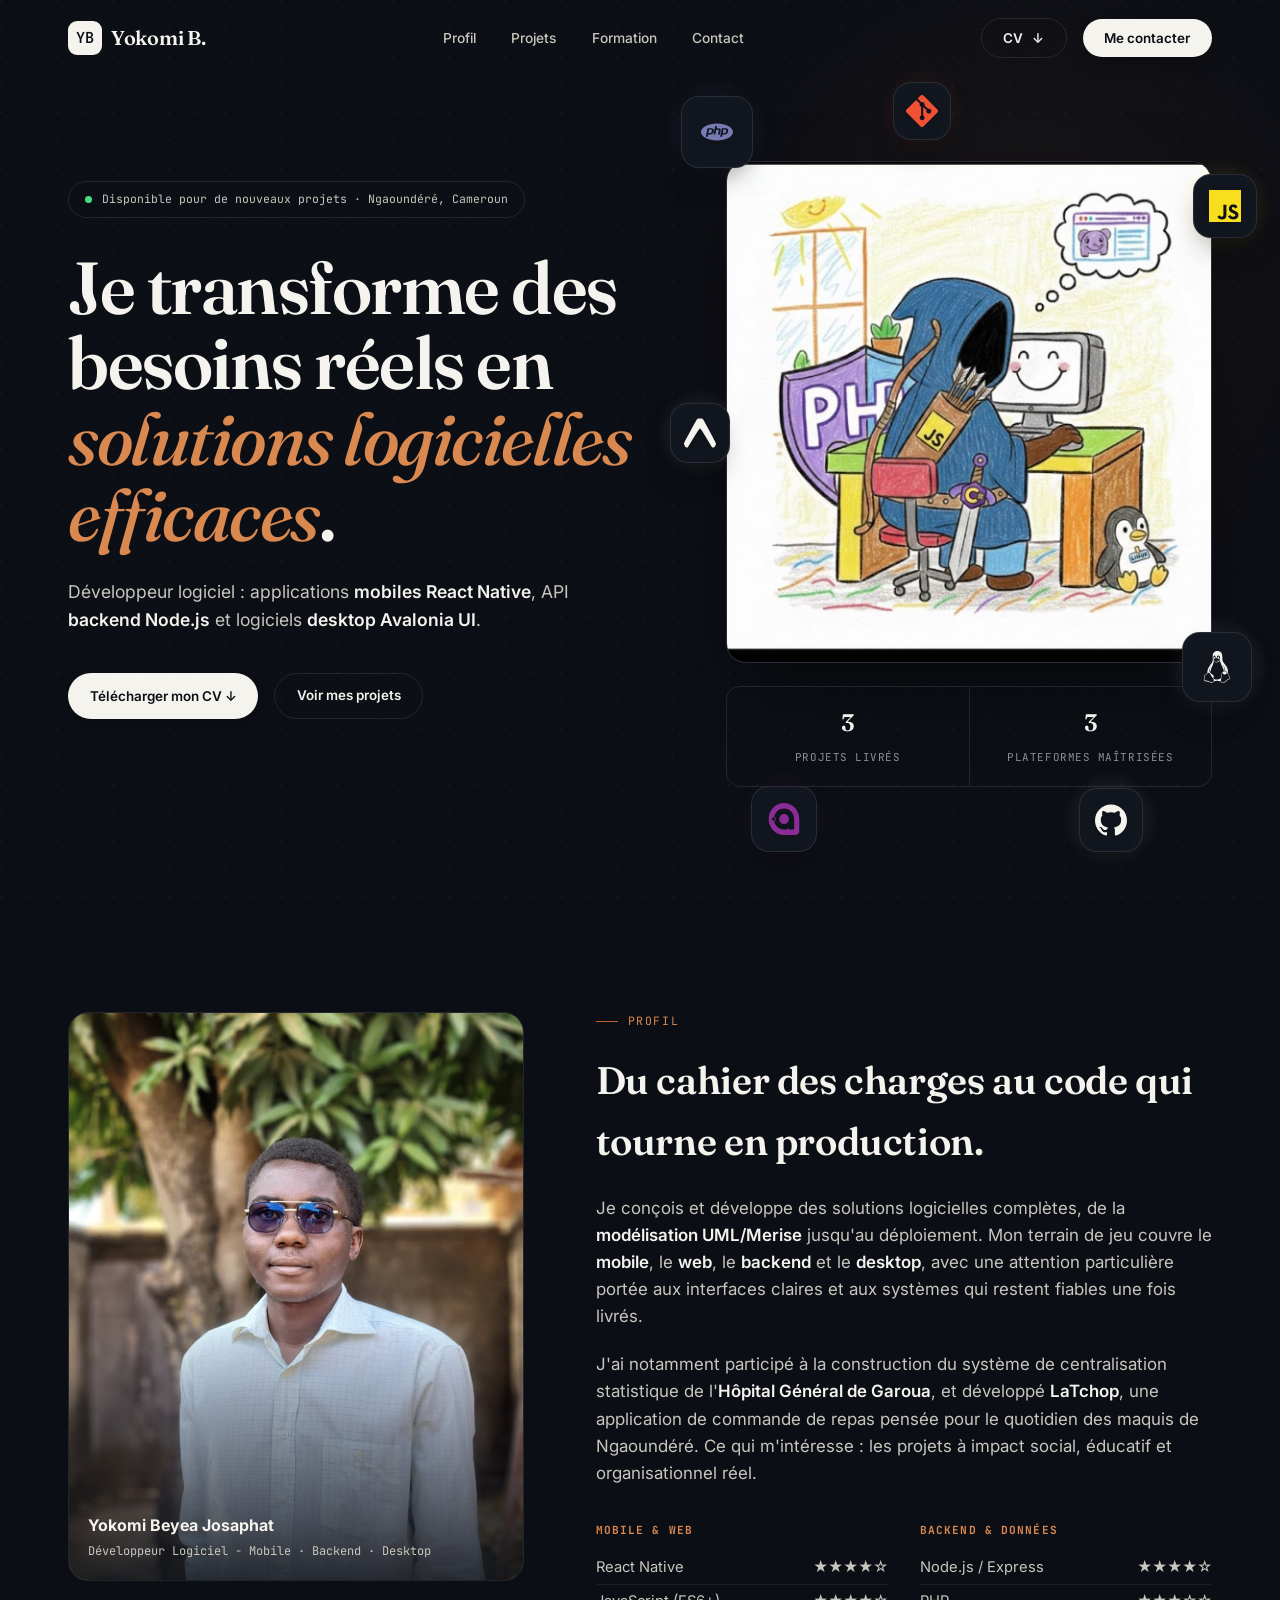
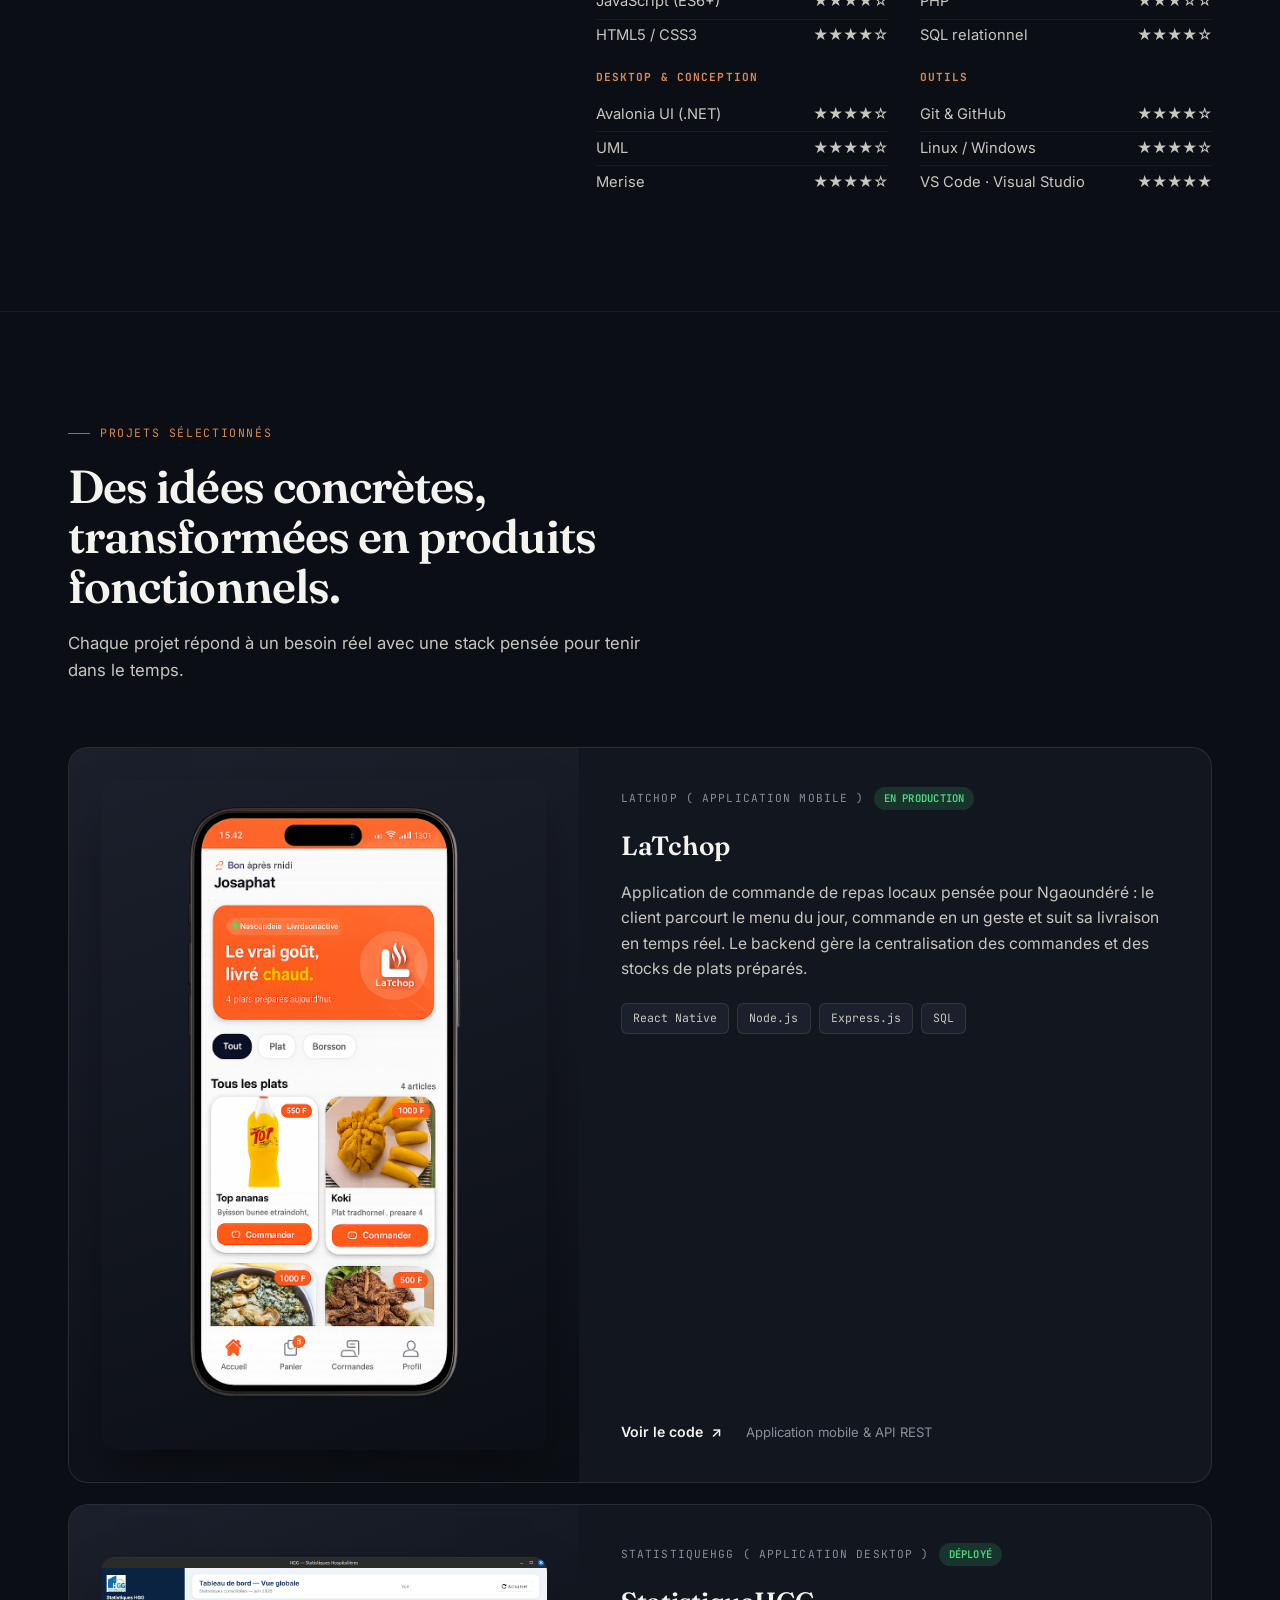
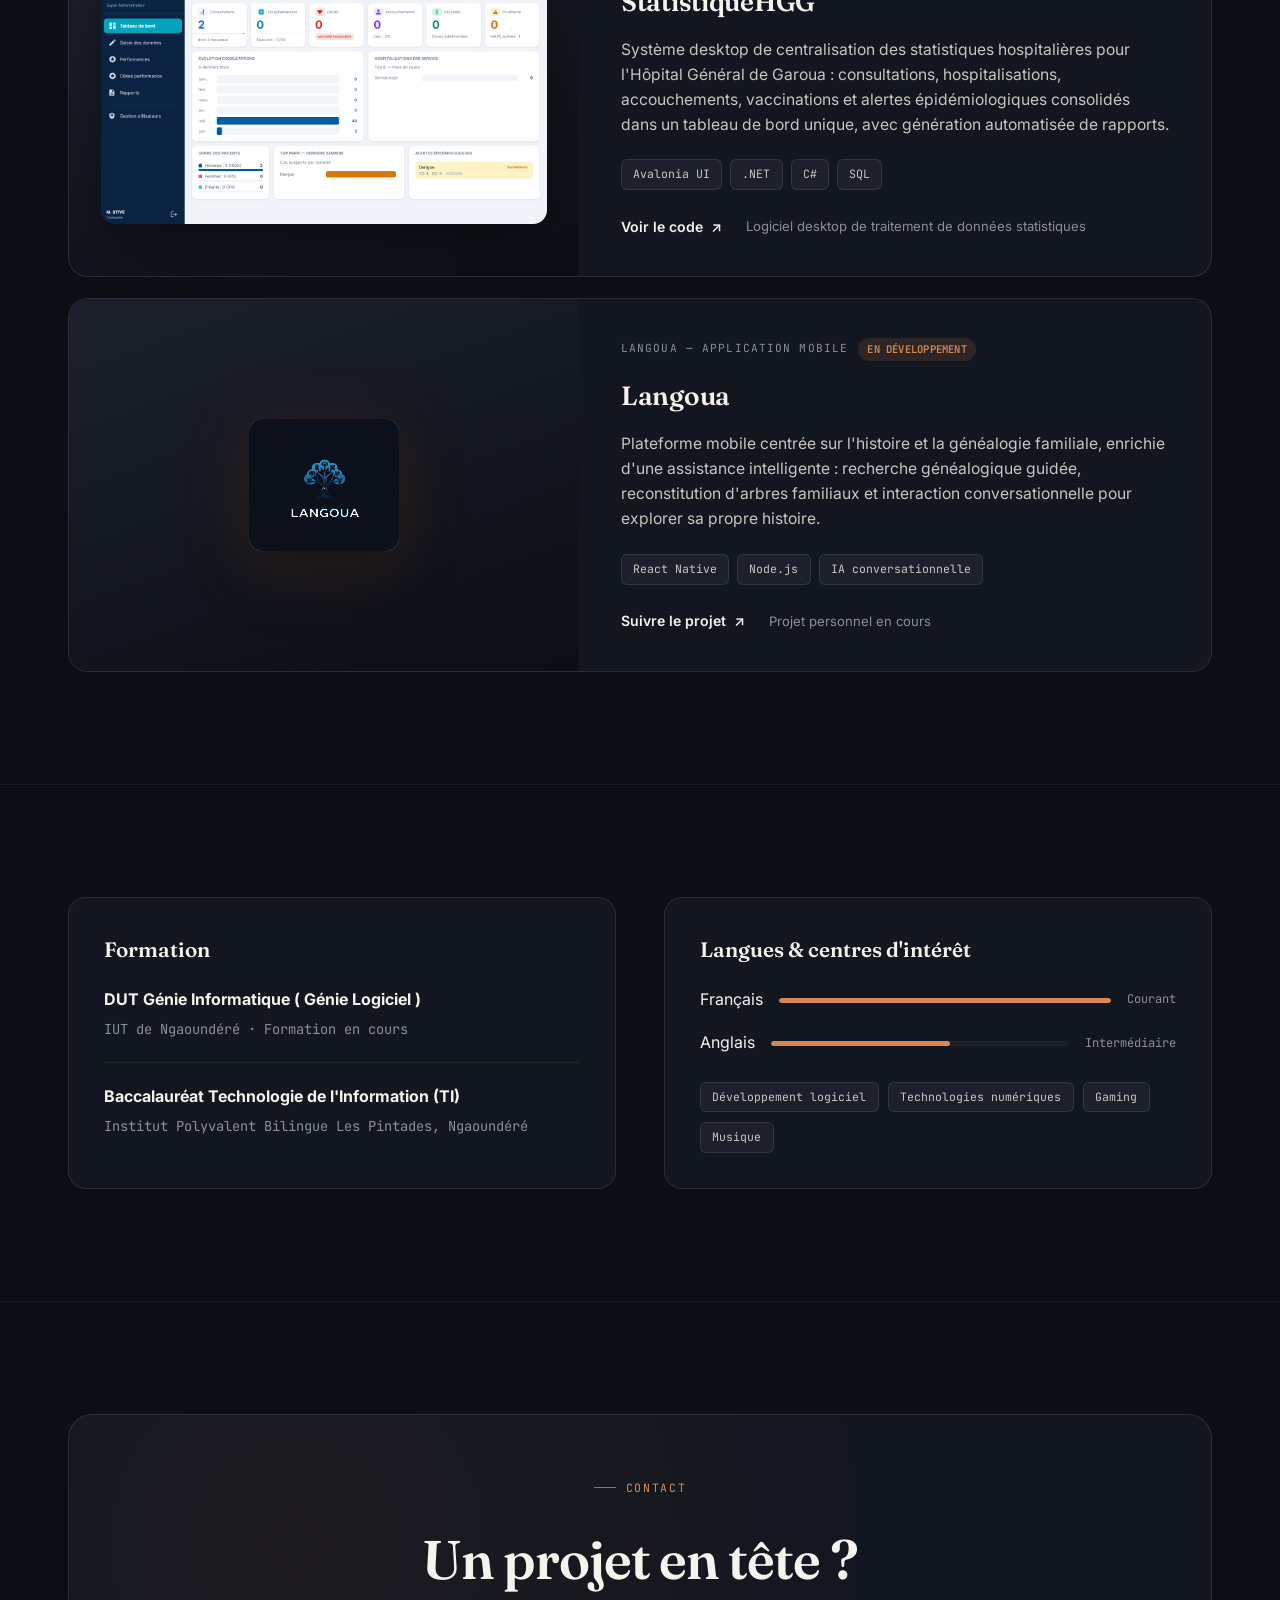
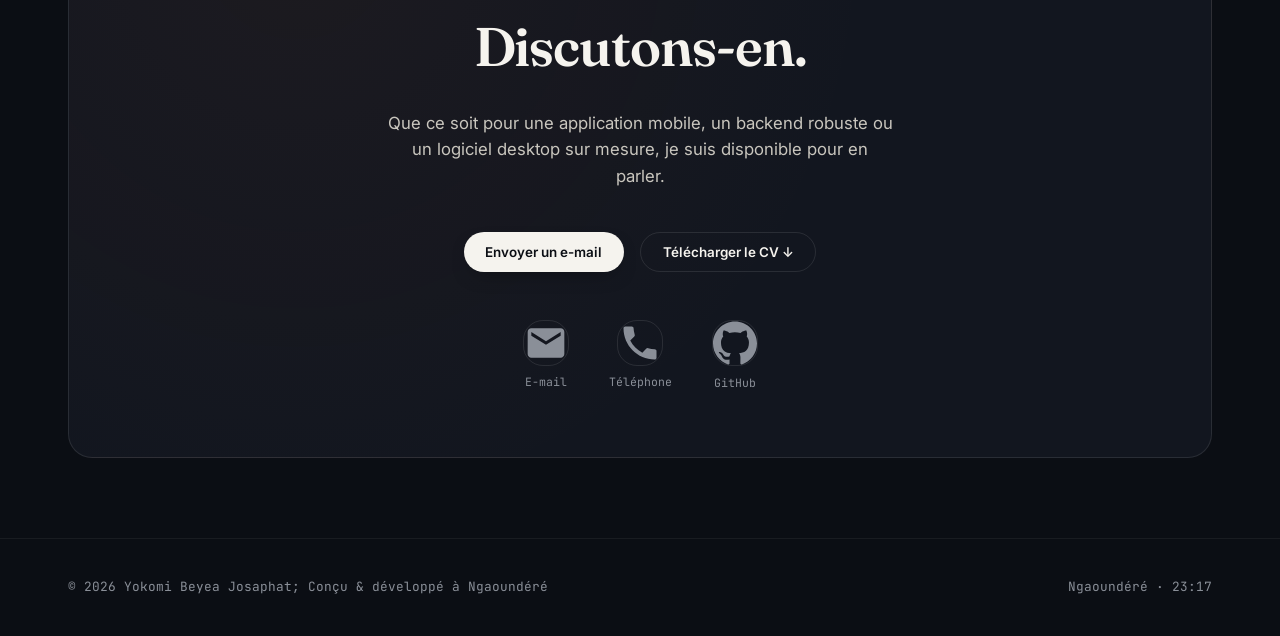
==== commit deb5e912: "Update index.html" ====
--- a/index.html
+++ b/index.html
@@ -106,8 +106,7 @@
           <img src="assets/hero-illustration.jpg" alt="Illustration d'un développeur codant, entouré des technologies PHP, JavaScript, Linux et de son setup de développement">
         </div>
         <div class="stat-strip">
-          <div class="stat-cell"><b>4</b><span>Projets livrés</span></div>
-          <div class="stat-cell"><b>3</b><span>Stages hospitaliers</span></div>
+          <div class="stat-cell"><b>3</b><span>Projets livrés</span></div>
           <div class="stat-cell"><b>3</b><span>Plateformes maîtrisées</span></div>
         </div>
       </div>
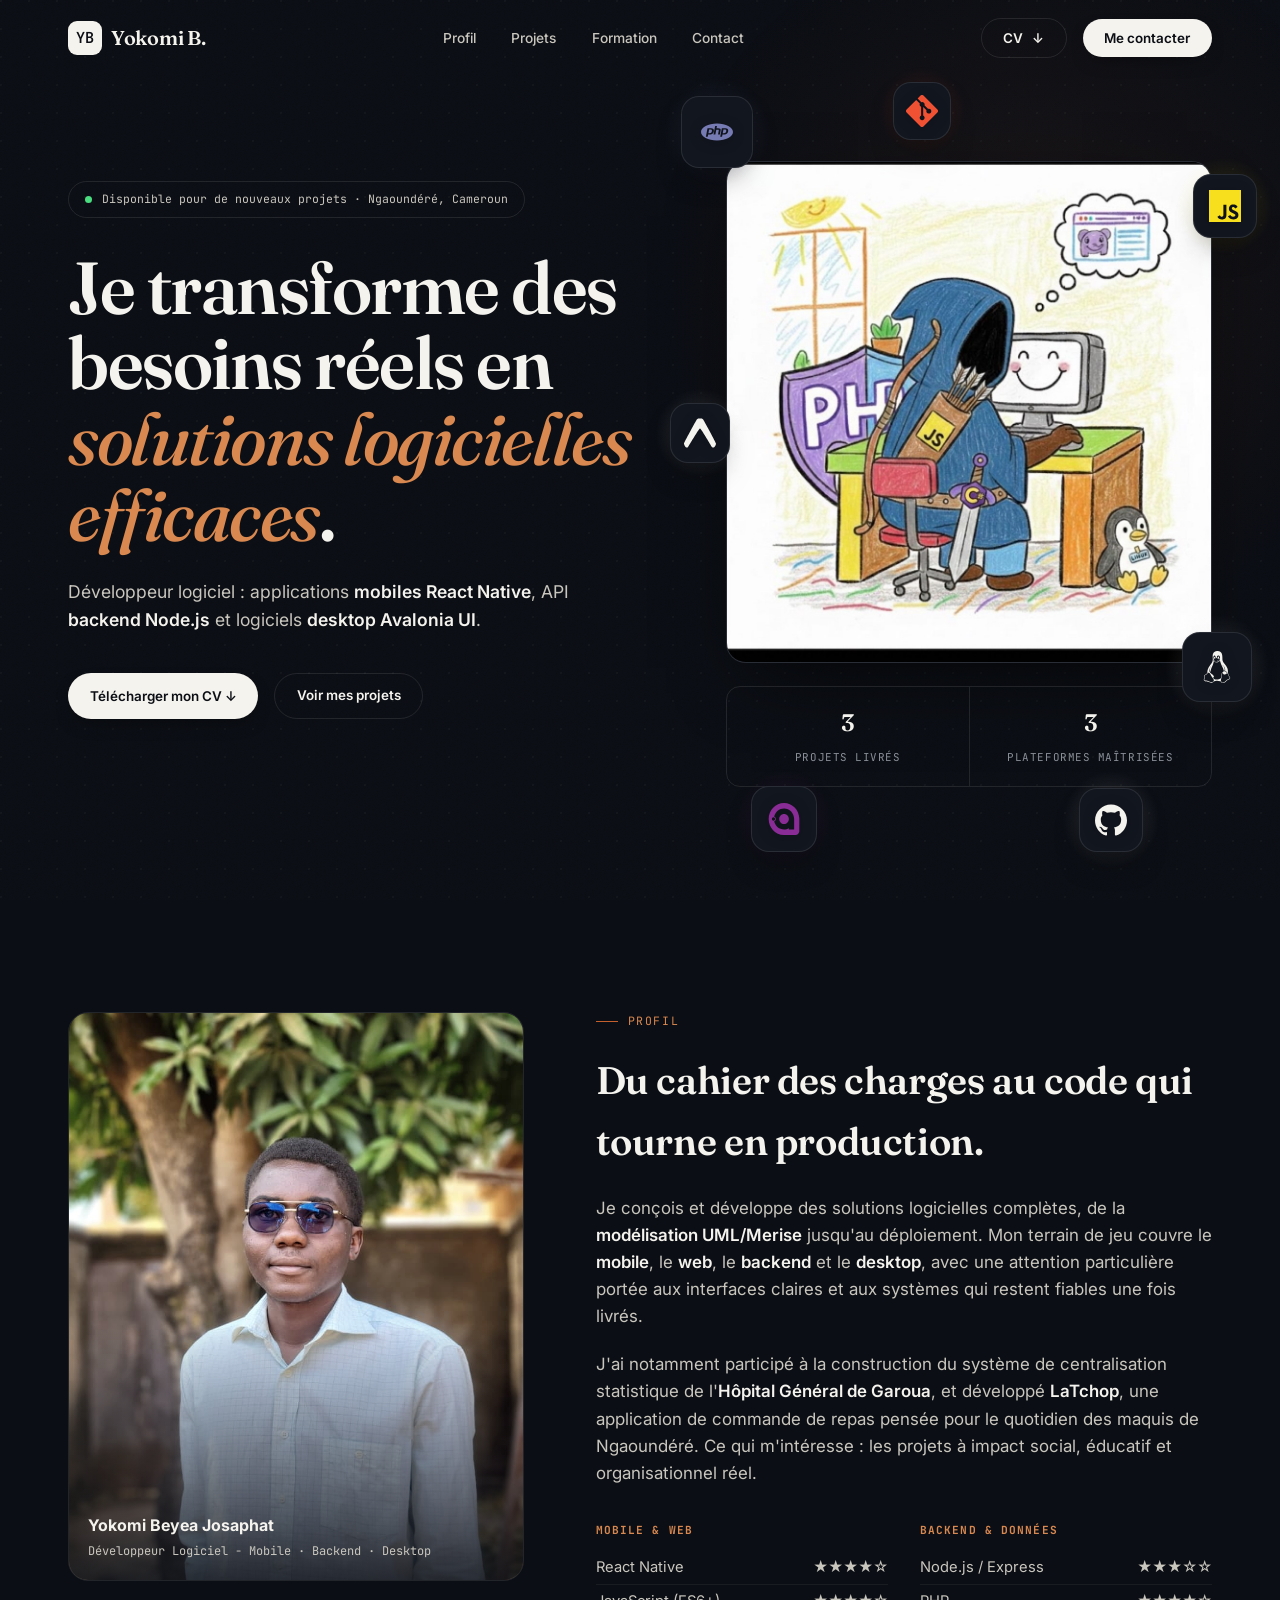
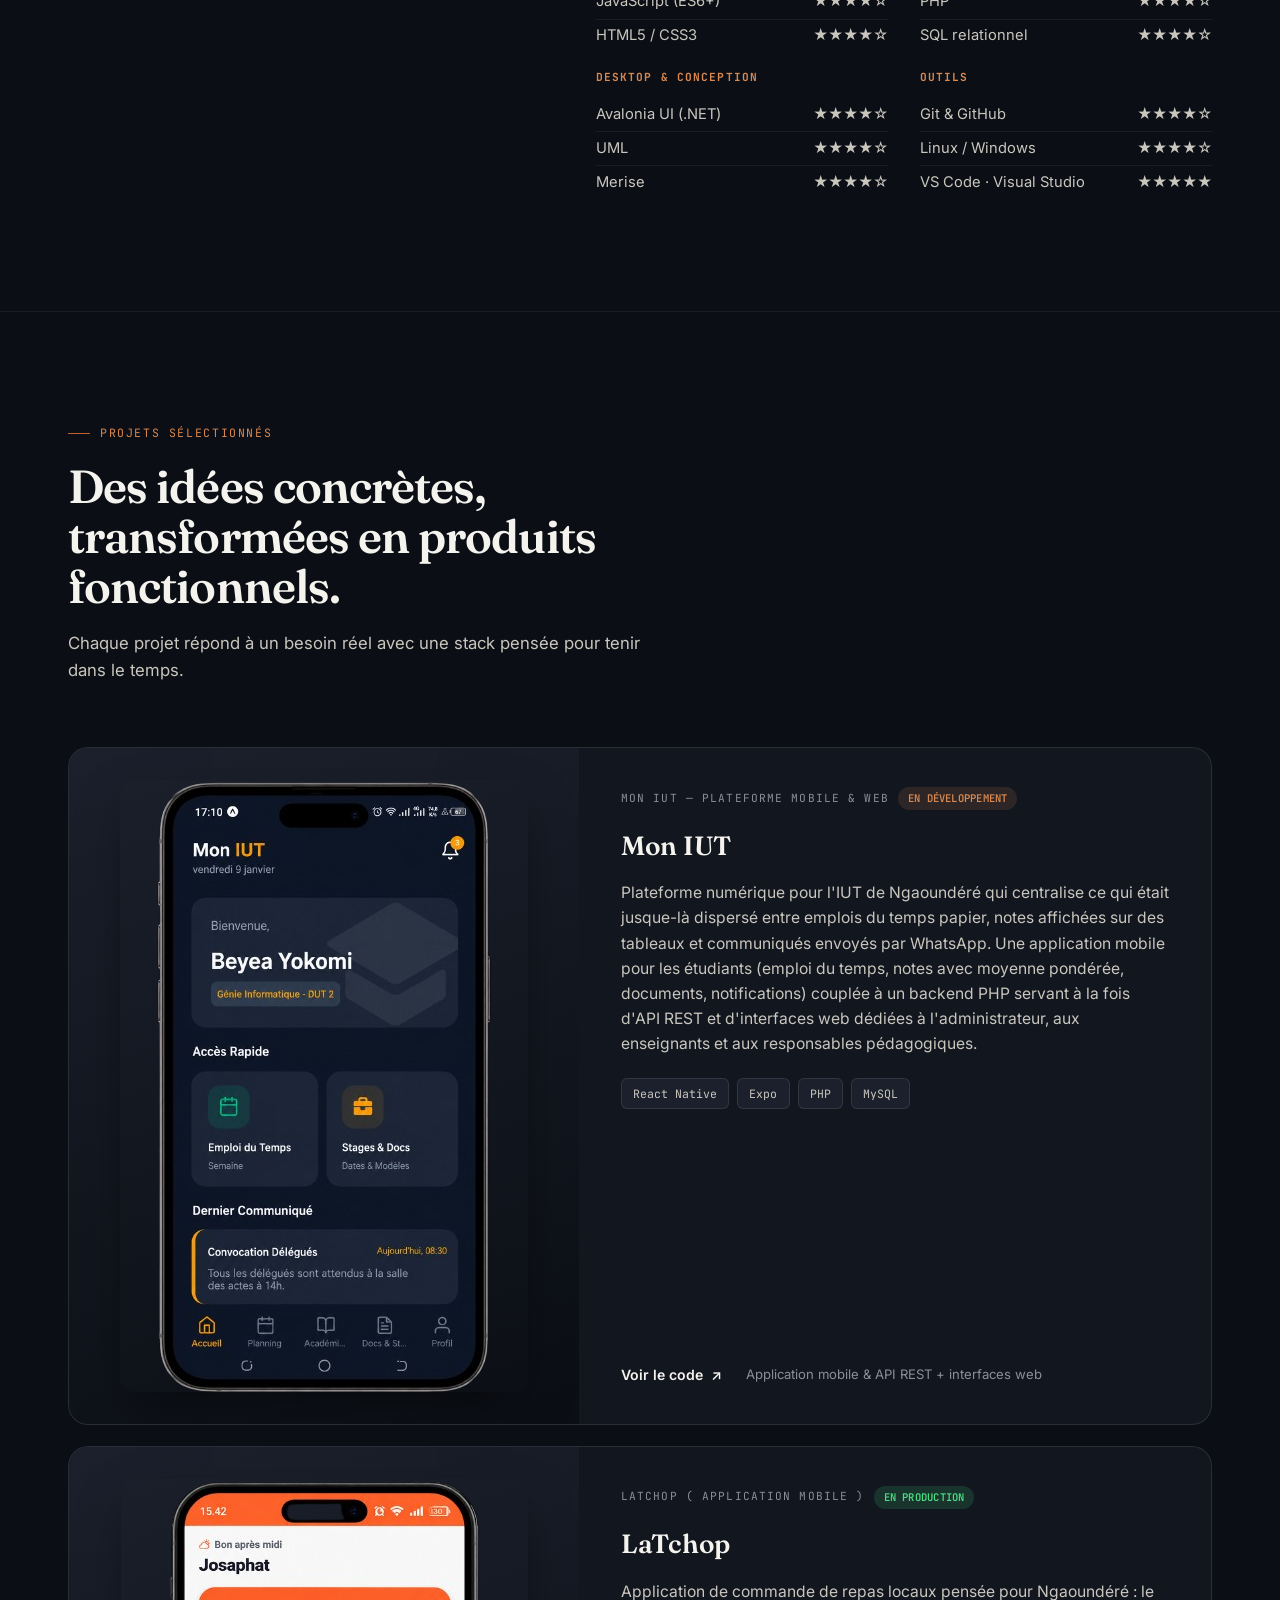
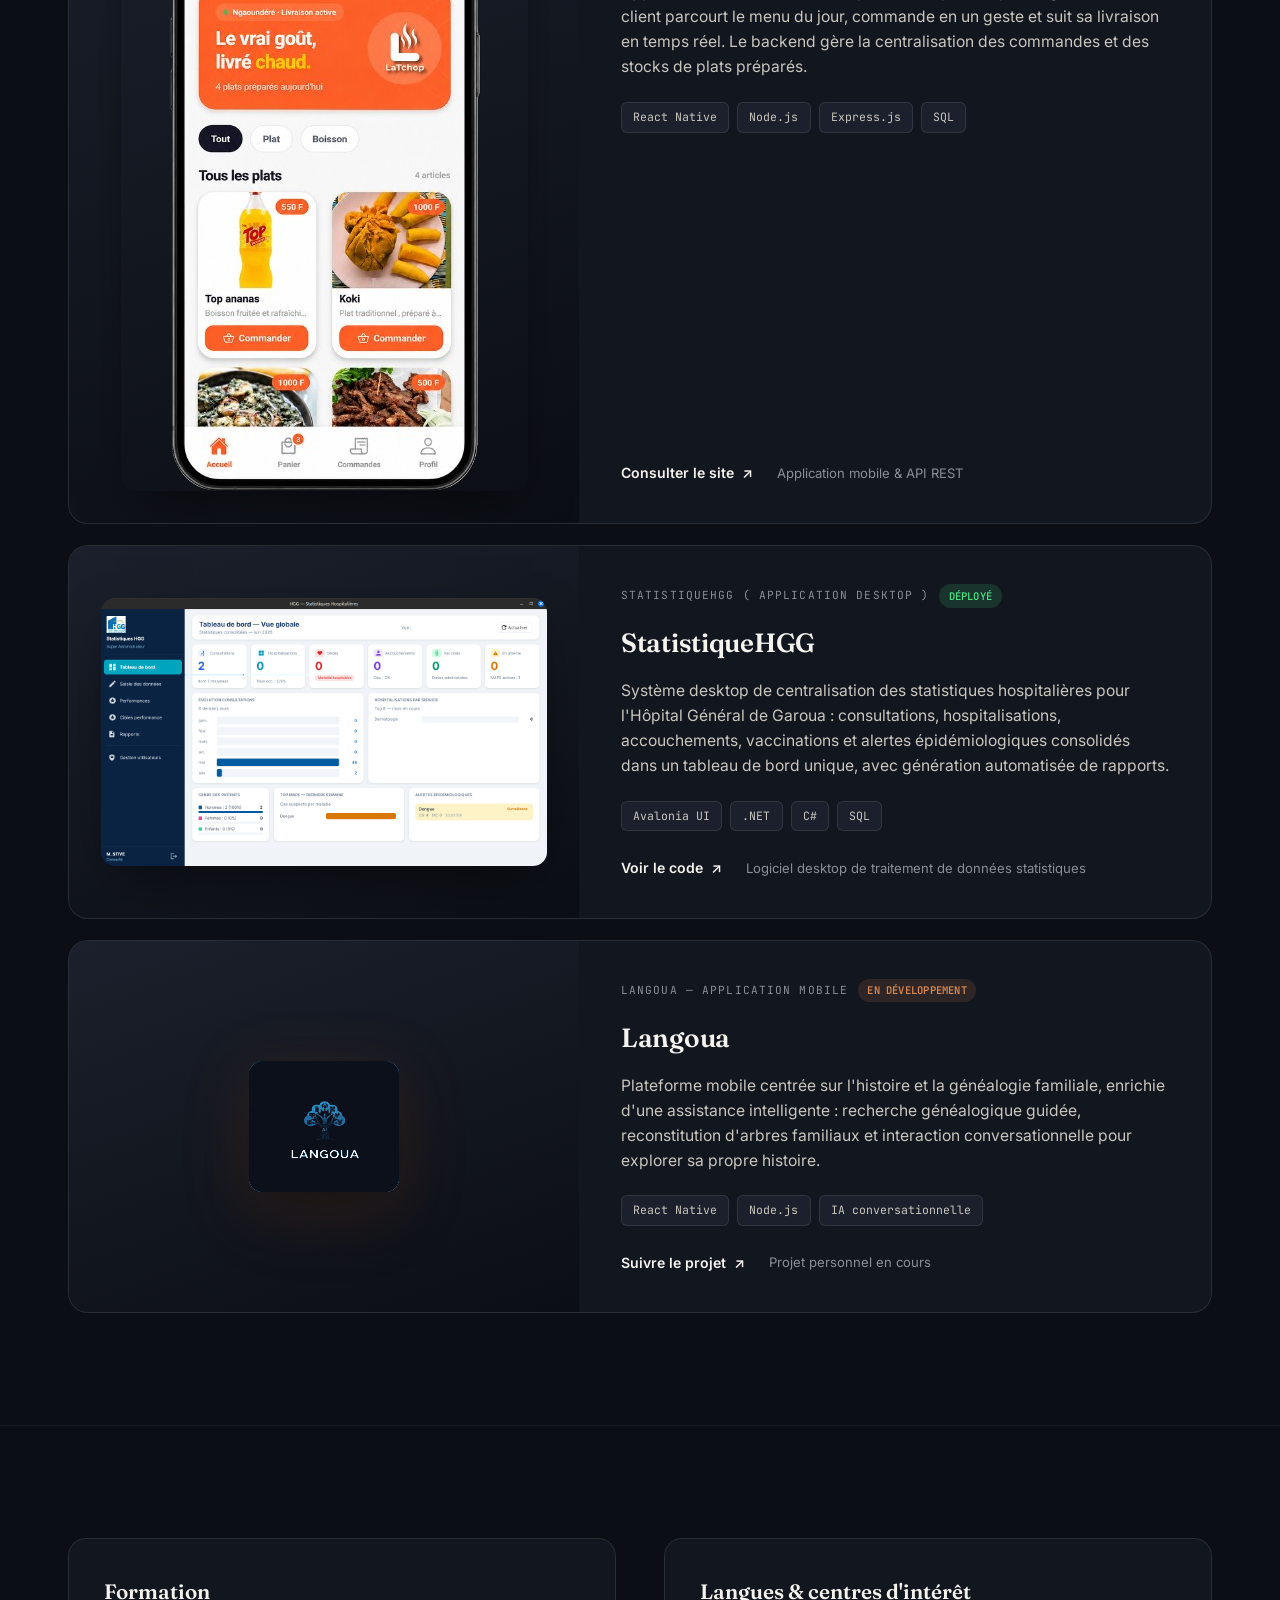
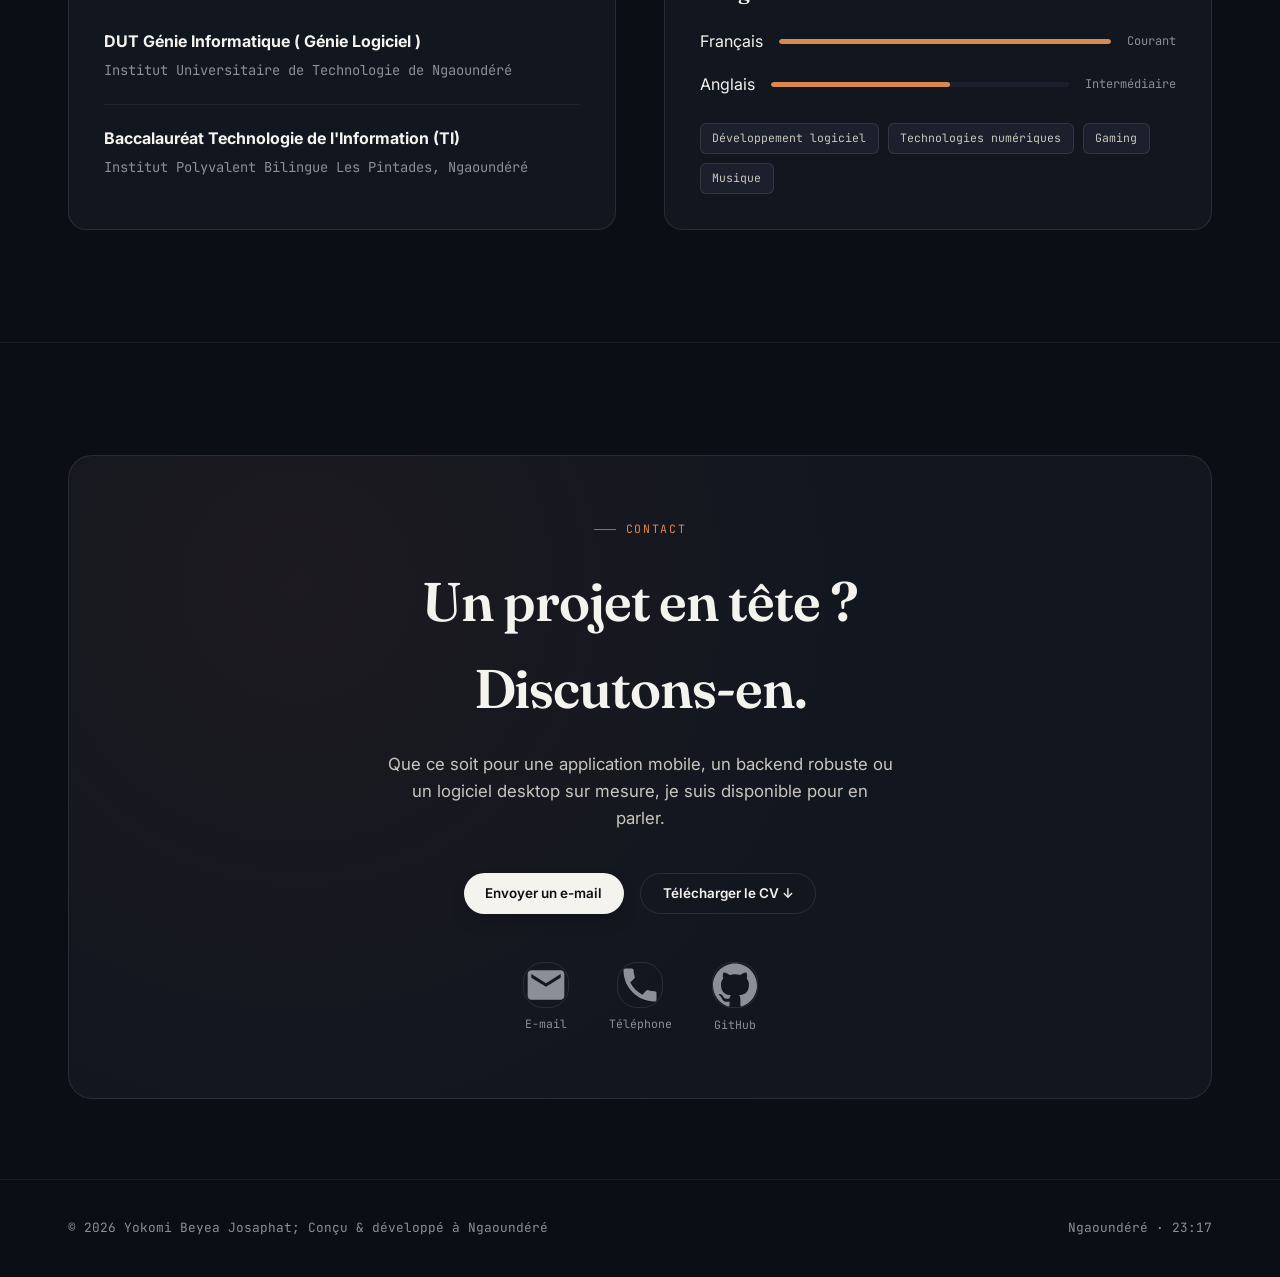
==== commit 9086d000: "upadte: Ajout de mon iut" ====
--- a/index.html
+++ b/index.html
@@ -3,12 +3,52 @@
 <head>
 <meta charset="UTF-8">
 <meta name="viewport" content="width=device-width, initial-scale=1">
-<title>Yokomi Beyea</title>
+<title>Yokomi Beyea Josaphat — Développeur logiciel (Mobile, Backend, Desktop)</title>
 <meta name="description" content="Développeur logiciel - Mobile (React Native), Backend (Node.js), Desktop (Avalonia UI). Ngaoundéré, Cameroun.">
+<meta name="robots" content="index, follow">
+<meta name="theme-color" content="#1a1a1a">
+<link rel="canonical" href="https://yokomi-potofolio.onrender.com/">
+
+<!-- Open Graph / Facebook / LinkedIn / WhatsApp -->
+<meta property="og:type" content="website">
+<meta property="og:url" content="https://yokomi-potofolio.onrender.com/">
+<meta property="og:title" content="Yokomi Beyea Josaphat — Développeur logiciel">
+<meta property="og:description" content="Développeur logiciel - Mobile (React Native), Backend (Node.js), Desktop (Avalonia UI). Ngaoundéré, Cameroun.">
+<meta property="og:image" content="https://yokomi-potofolio.onrender.com/assets/og-banner.png">
+<meta property="og:image:width" content="1200">
+<meta property="og:image:height" content="630">
+<meta property="og:locale" content="fr_FR">
+
+<!-- Twitter Card -->
+<meta name="twitter:card" content="summary_large_image">
+<meta name="twitter:title" content="Yokomi Beyea Josaphat — Développeur logiciel">
+<meta name="twitter:description" content="Développeur logiciel - Mobile (React Native), Backend (Node.js), Desktop (Avalonia UI). Ngaoundéré, Cameroun.">
+<meta name="twitter:image" content="https://yokomi-potofolio.onrender.com/assets/og-banner.png">
+
 <link rel="preconnect" href="https://fonts.googleapis.com">
 <link rel="preconnect" href="https://fonts.gstatic.com" crossorigin>
 <link href="https://fonts.googleapis.com/css2?family=Fraunces:ital,opsz,wght@0,9..144,400;0,9..144,500;0,9..144,600;0,9..144,700;1,9..144,500&family=Inter:wght@400;500;600;700;800&family=JetBrains+Mono:wght@400;500;600&display=swap" rel="stylesheet">
 <link rel="stylesheet" href="style.css">
+<link rel="icon" type="image/svg+xml" href="assets/favicon.svg">
+<link rel="icon" type="image/png" sizes="48x48" href="assets/favicon-48.png">
+<link rel="apple-touch-icon" href="assets/apple-touch-icon.png">
+
+<script type="application/ld+json">
+{
+  "@context": "https://schema.org",
+  "@type": "Person",
+  "name": "Yokomi Beyea Josaphat",
+  "url": "https://yokomi-potofolio.onrender.com/",
+  "jobTitle": "Développeur logiciel",
+  "description": "Développeur logiciel spécialisé en applications mobiles (React Native), backend (Node.js) et desktop (Avalonia UI).",
+  "address": {
+    "@type": "PostalAddress",
+    "addressLocality": "Ngaoundéré",
+    "addressCountry": "CM"
+  },
+  "knowsAbout": ["React Native", "Node.js", "Avalonia UI", "JavaScript", "PHP"]
+}
+</script>
 </head>
 <body>
 <div class="grain"></div>
@@ -155,8 +195,8 @@
           <div class="skill-group">
             <h4>Backend & Données</h4>
             <ul>
-              <li>Node.js / Express <span>★★★★☆</span></li>
-              <li>PHP <span>★★★☆☆</span></li>
+              <li>Node.js / Express <span>★★★☆☆</span></li>
+              <li>PHP <span>★★★★☆</span></li>
               <li>SQL relationnel <span>★★★★☆</span></li>
             </ul>
           </div>
@@ -191,6 +231,37 @@
       </div>
 
       <div class="projects-list">
+
+        <!-- Mon IUT -->
+        <article class="project-card reveal">
+          <div class="project-media">
+            <img src="assets/moniut-mockup.png" alt="Écran d'accueil de l'application mobile Mon IUT">
+          </div>
+          <div class="project-body">
+            <div class="project-kicker">
+              Mon IUT — Plateforme mobile & web
+              <span class="status-pill progress">En développement</span>
+            </div>
+            <h3>Mon IUT</h3>
+            <p>
+              Plateforme numérique pour l'IUT de Ngaoundéré qui centralise ce qui était jusque-là dispersé
+              entre emplois du temps papier, notes affichées sur des tableaux et communiqués envoyés par
+              WhatsApp. Une application mobile pour les étudiants (emploi du temps, notes avec moyenne pondérée,
+              documents, notifications) couplée à un backend PHP servant à la fois d'API REST et d'interfaces
+              web dédiées à l'administrateur, aux enseignants et aux responsables pédagogiques.
+            </p>
+            <div class="project-tags">
+              <span class="tag">React Native</span>
+              <span class="tag">Expo</span>
+              <span class="tag">PHP</span>
+              <span class="tag">MySQL</span>
+            </div>
+            <div class="project-foot">
+              <a href="https://github.com/Yokomi-YBJ/mon-iut" target="_blank" rel="noopener" class="project-link">Voir le code <span class="arrow">↗</span></a>
+              <span class="project-note">Application mobile & API REST + interfaces web</span>
+            </div>
+          </div>
+        </article>
 
         <!-- LaTchop -->
         <article class="project-card reveal">
@@ -215,7 +286,7 @@
               <span class="tag">SQL</span>
             </div>
             <div class="project-foot">
-              <a href="https://github.com/Yokomi-YBJ" target="_blank" rel="noopener" class="project-link">Voir le code <span class="arrow">↗</span></a>
+              <a href="https://latchop.onrender.com/" target="_blank" rel="noopener" class="project-link">Consulter le site <span class="arrow">↗</span></a>
               <span class="project-note">Application mobile & API REST</span>
             </div>
           </div>
@@ -244,7 +315,7 @@
               <span class="tag">SQL</span>
             </div>
             <div class="project-foot">
-              <a href="https://github.com/Yokomi-YBJ" target="_blank" rel="noopener" class="project-link">Voir le code <span class="arrow">↗</span></a>
+              <a href="https://github.com/Yokomi-YBJ/StatistiquesHGG" target="_blank" rel="noopener" class="project-link">Voir le code <span class="arrow">↗</span></a>
               <span class="project-note">Logiciel desktop de traitement de données statistiques</span>
             </div>
           </div>
@@ -272,7 +343,7 @@
               <span class="tag">IA conversationnelle</span>
             </div>
             <div class="project-foot">
-              <a href="https://github.com/Yokomi-YBJ" target="_blank" rel="noopener" class="project-link">Suivre le projet <span class="arrow">↗</span></a>
+              <a href="https://langoua.vercel.app/" target="_blank" rel="noopener" class="project-link">Suivre le projet <span class="arrow">↗</span></a>
               <span class="project-note">Projet personnel en cours</span>
             </div>
           </div>
@@ -289,7 +360,7 @@
         <h3>Formation</h3>
         <div class="edu-item">
           <b>DUT Génie Informatique ( Génie Logiciel )</b>
-          <span>IUT de Ngaoundéré · Formation en cours</span>
+          <span>Institut Universitaire de Technologie de Ngaoundéré</span>
         </div>
         <div class="edu-item">
           <b>Baccalauréat  Technologie de l'Information (TI)</b>
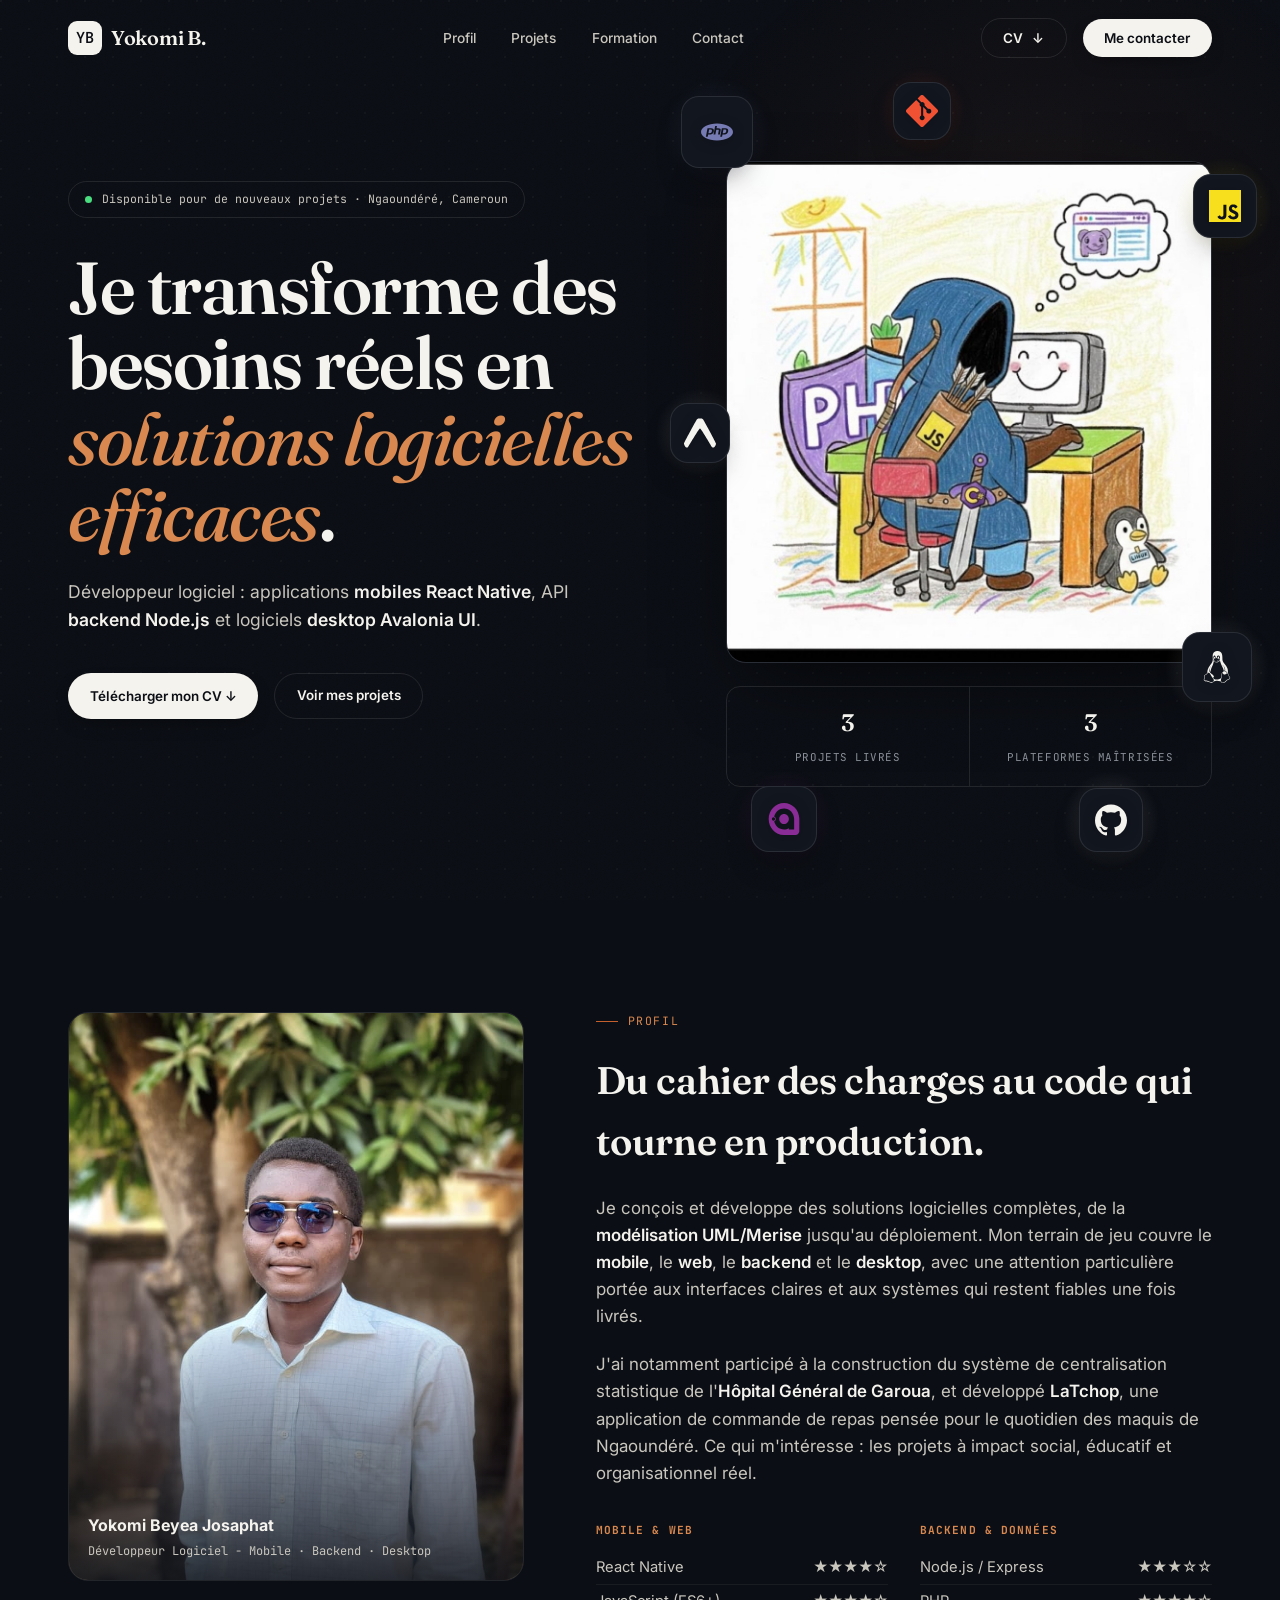
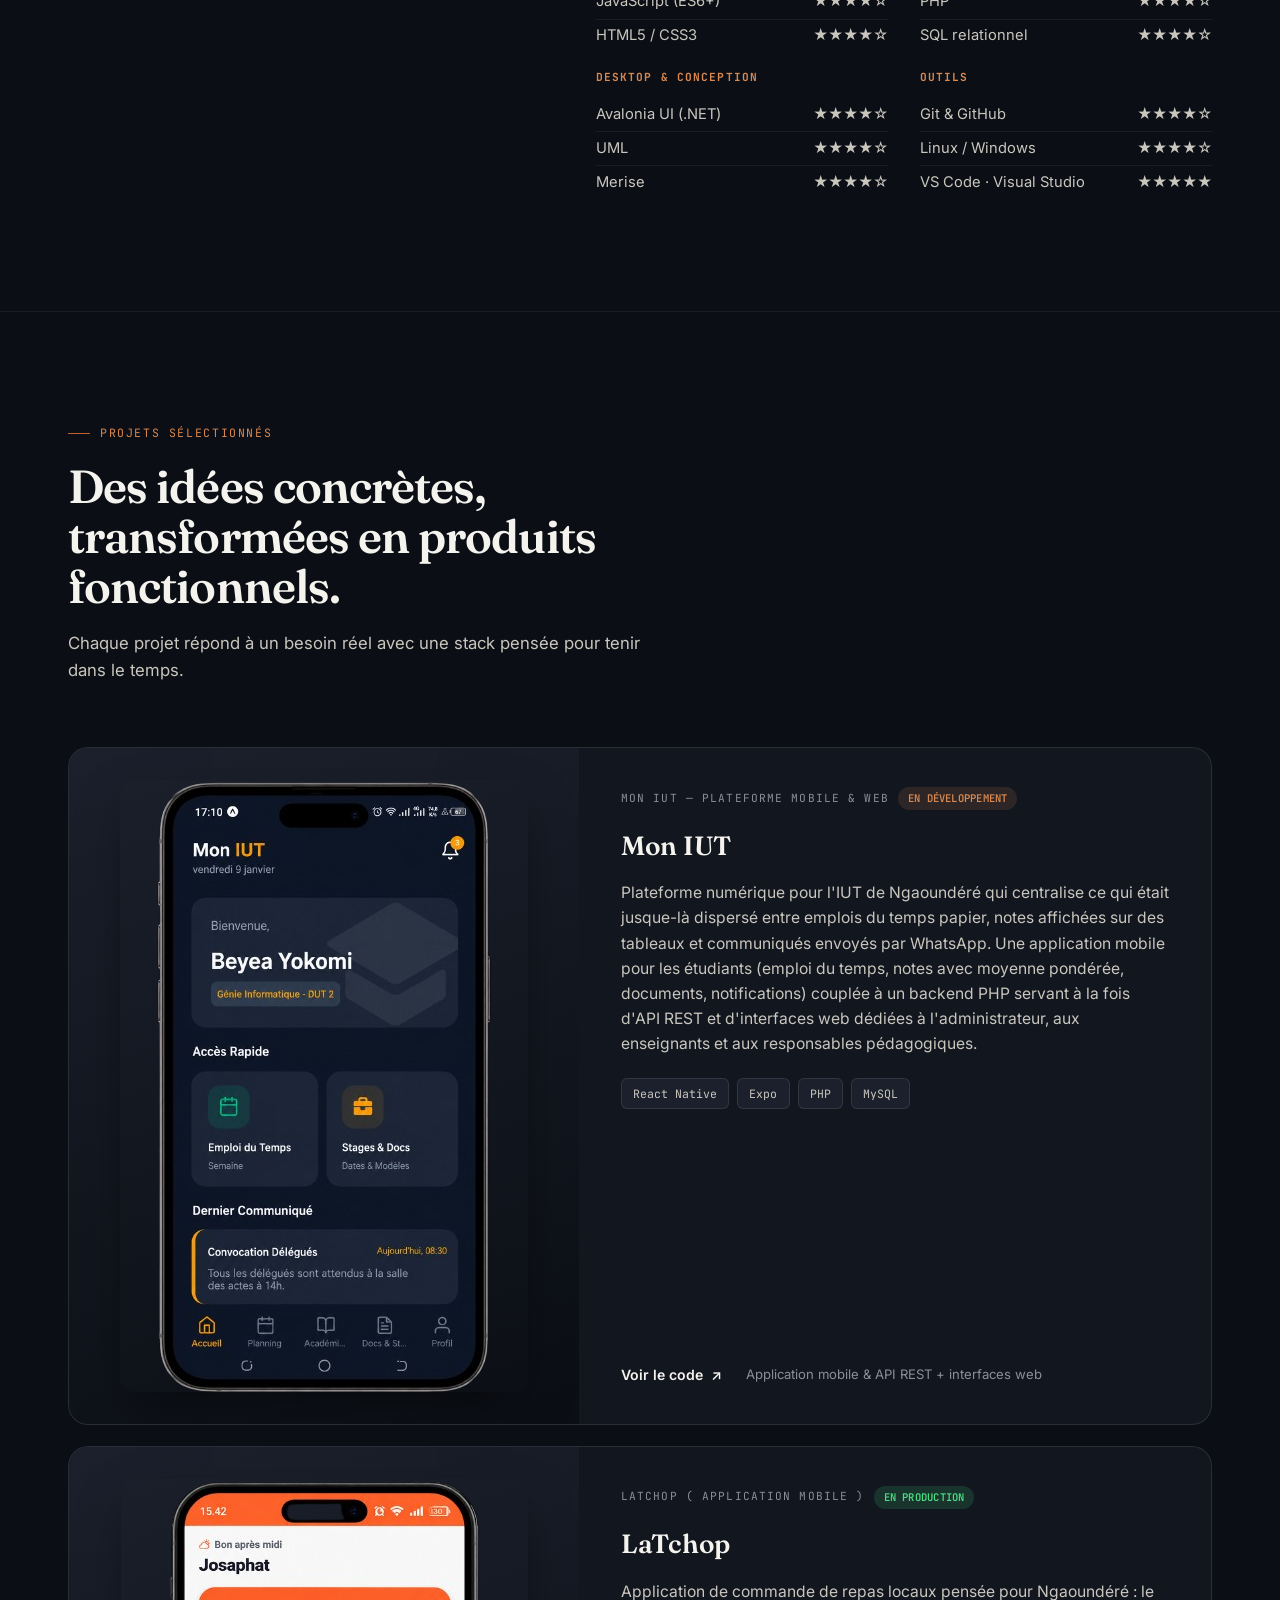
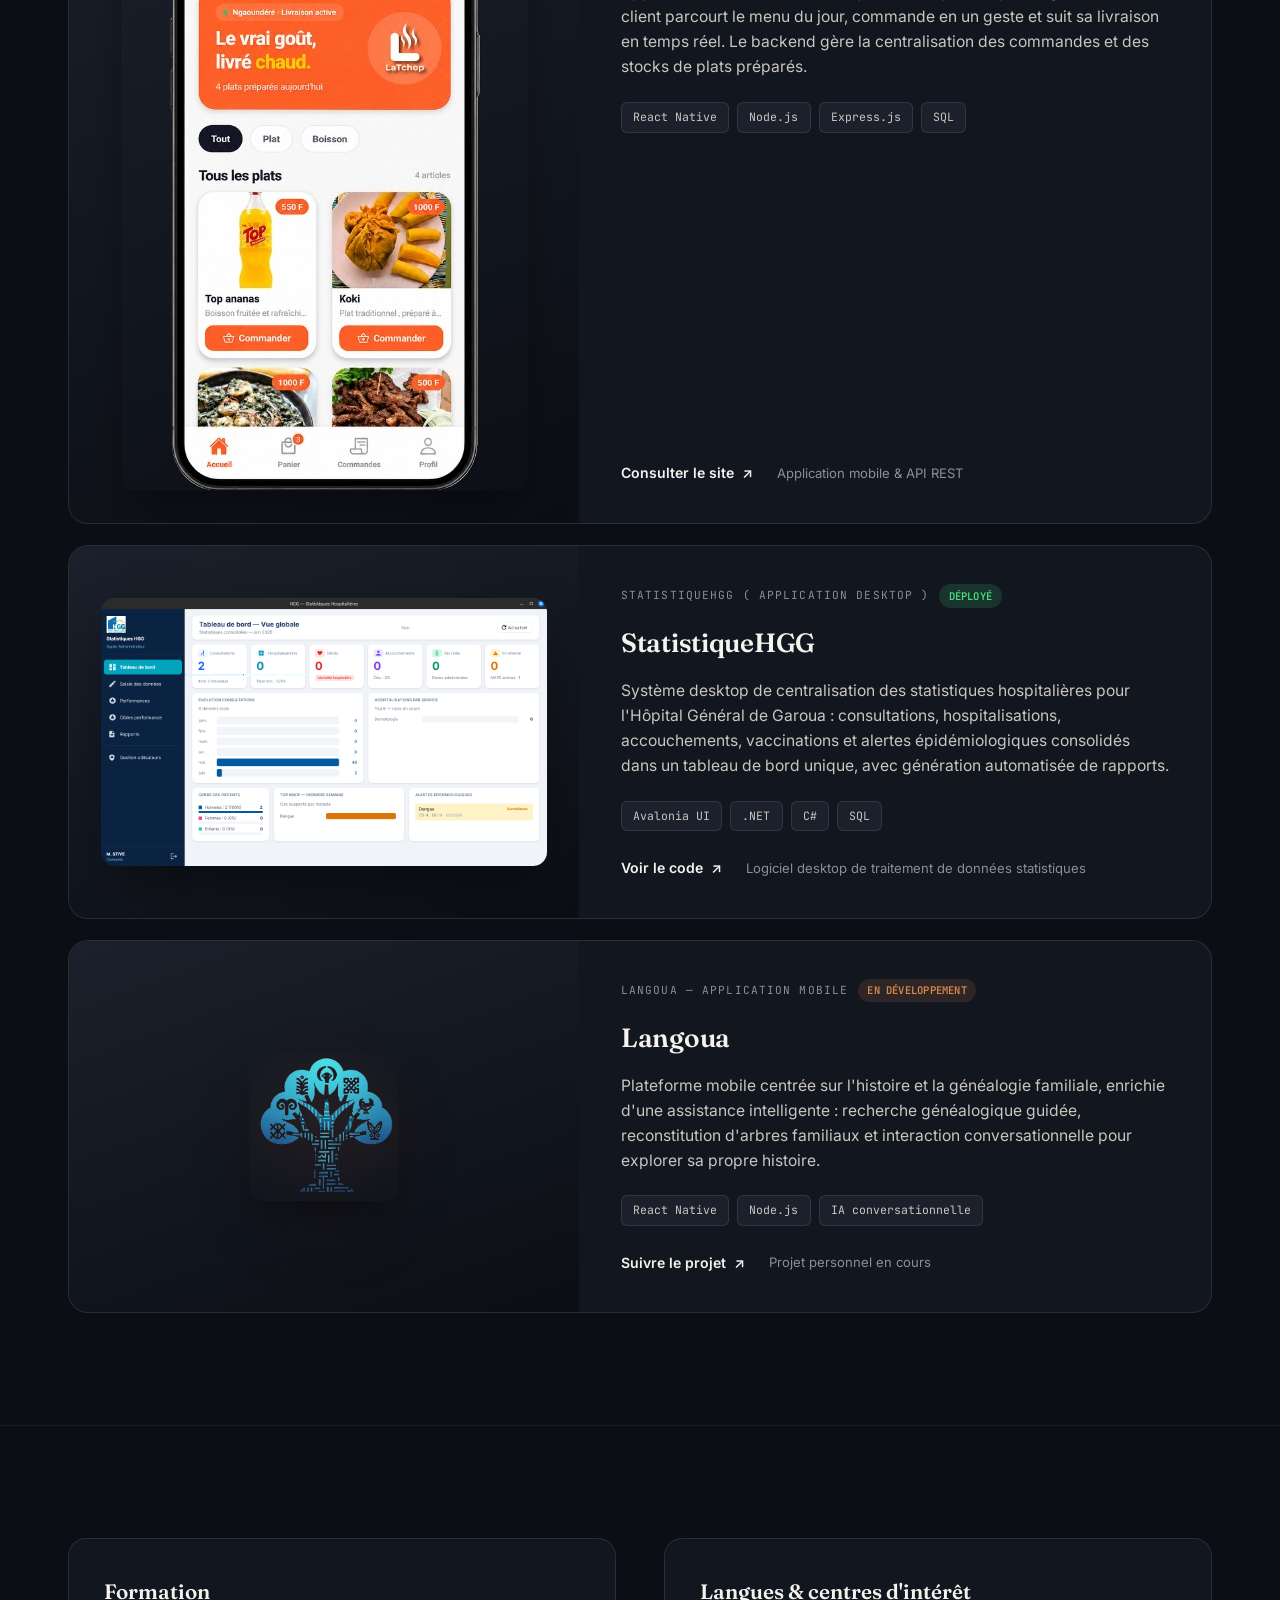
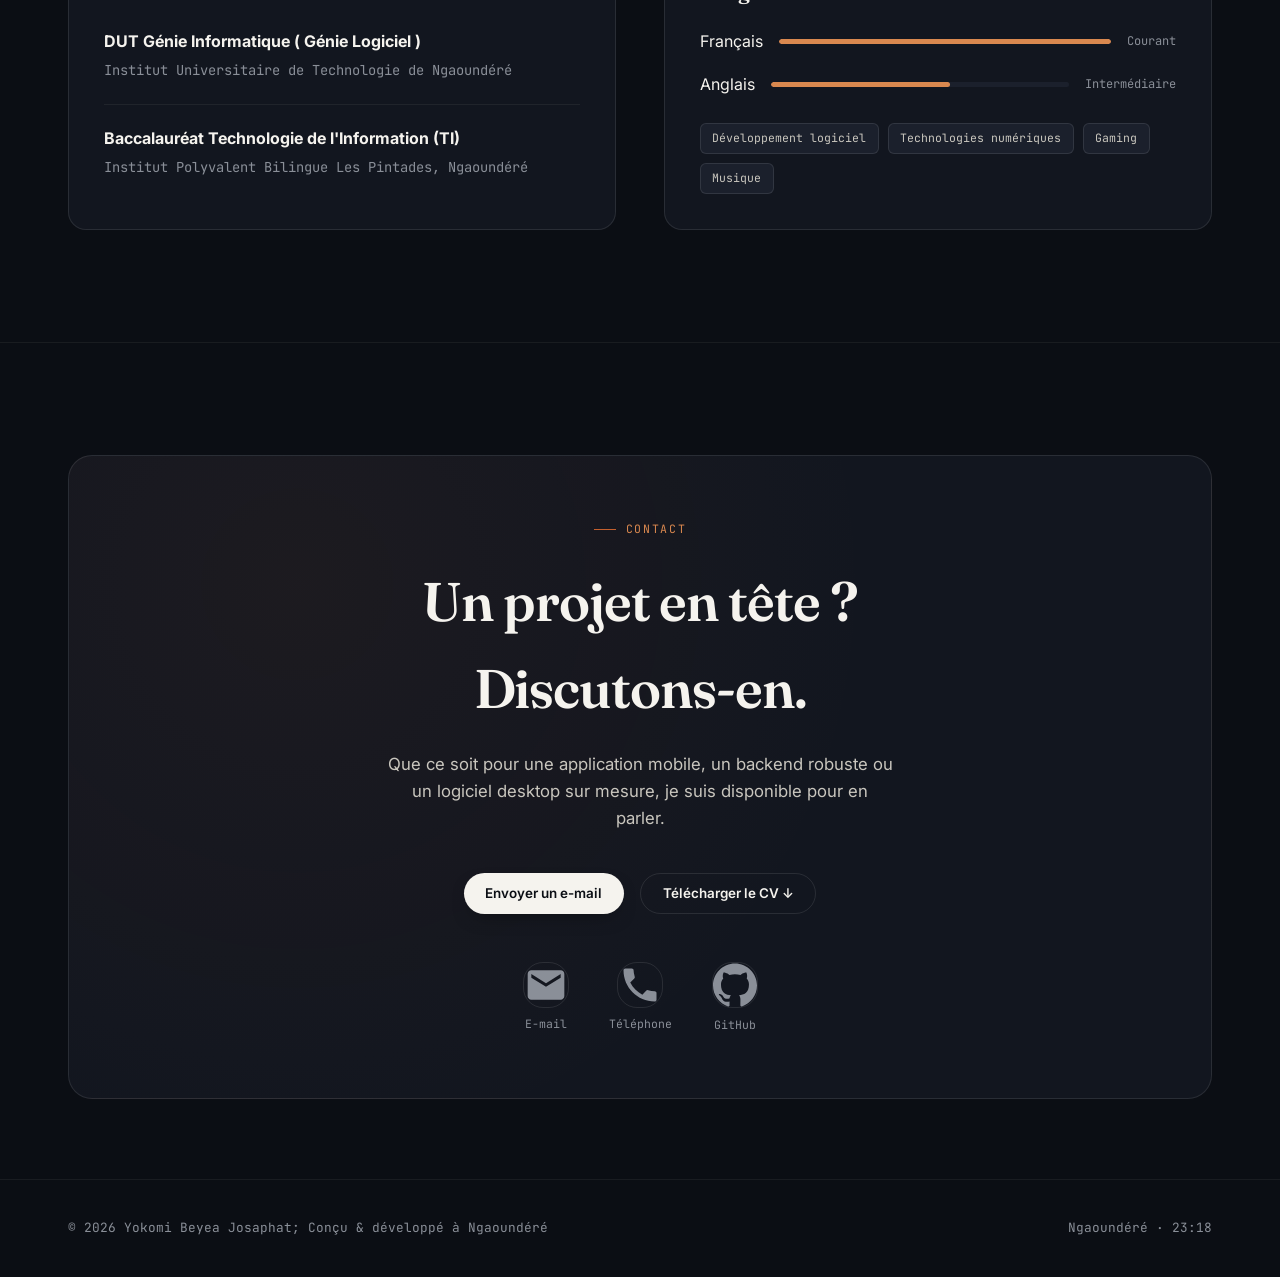
==== commit 30182c8b: "Update portfolio" ====
--- a/index.html
+++ b/index.html
@@ -324,7 +324,7 @@
         <!-- Langoua -->
         <article class="project-card reveal">
           <div class="project-media logo-only">
-            <img src="assets/logo_langoua.svg" alt="Logo du projet Langoua">
+            <img src="assets/logo_langoua.png" alt="Logo du projet Langoua">
           </div>
           <div class="project-body">
             <div class="project-kicker">
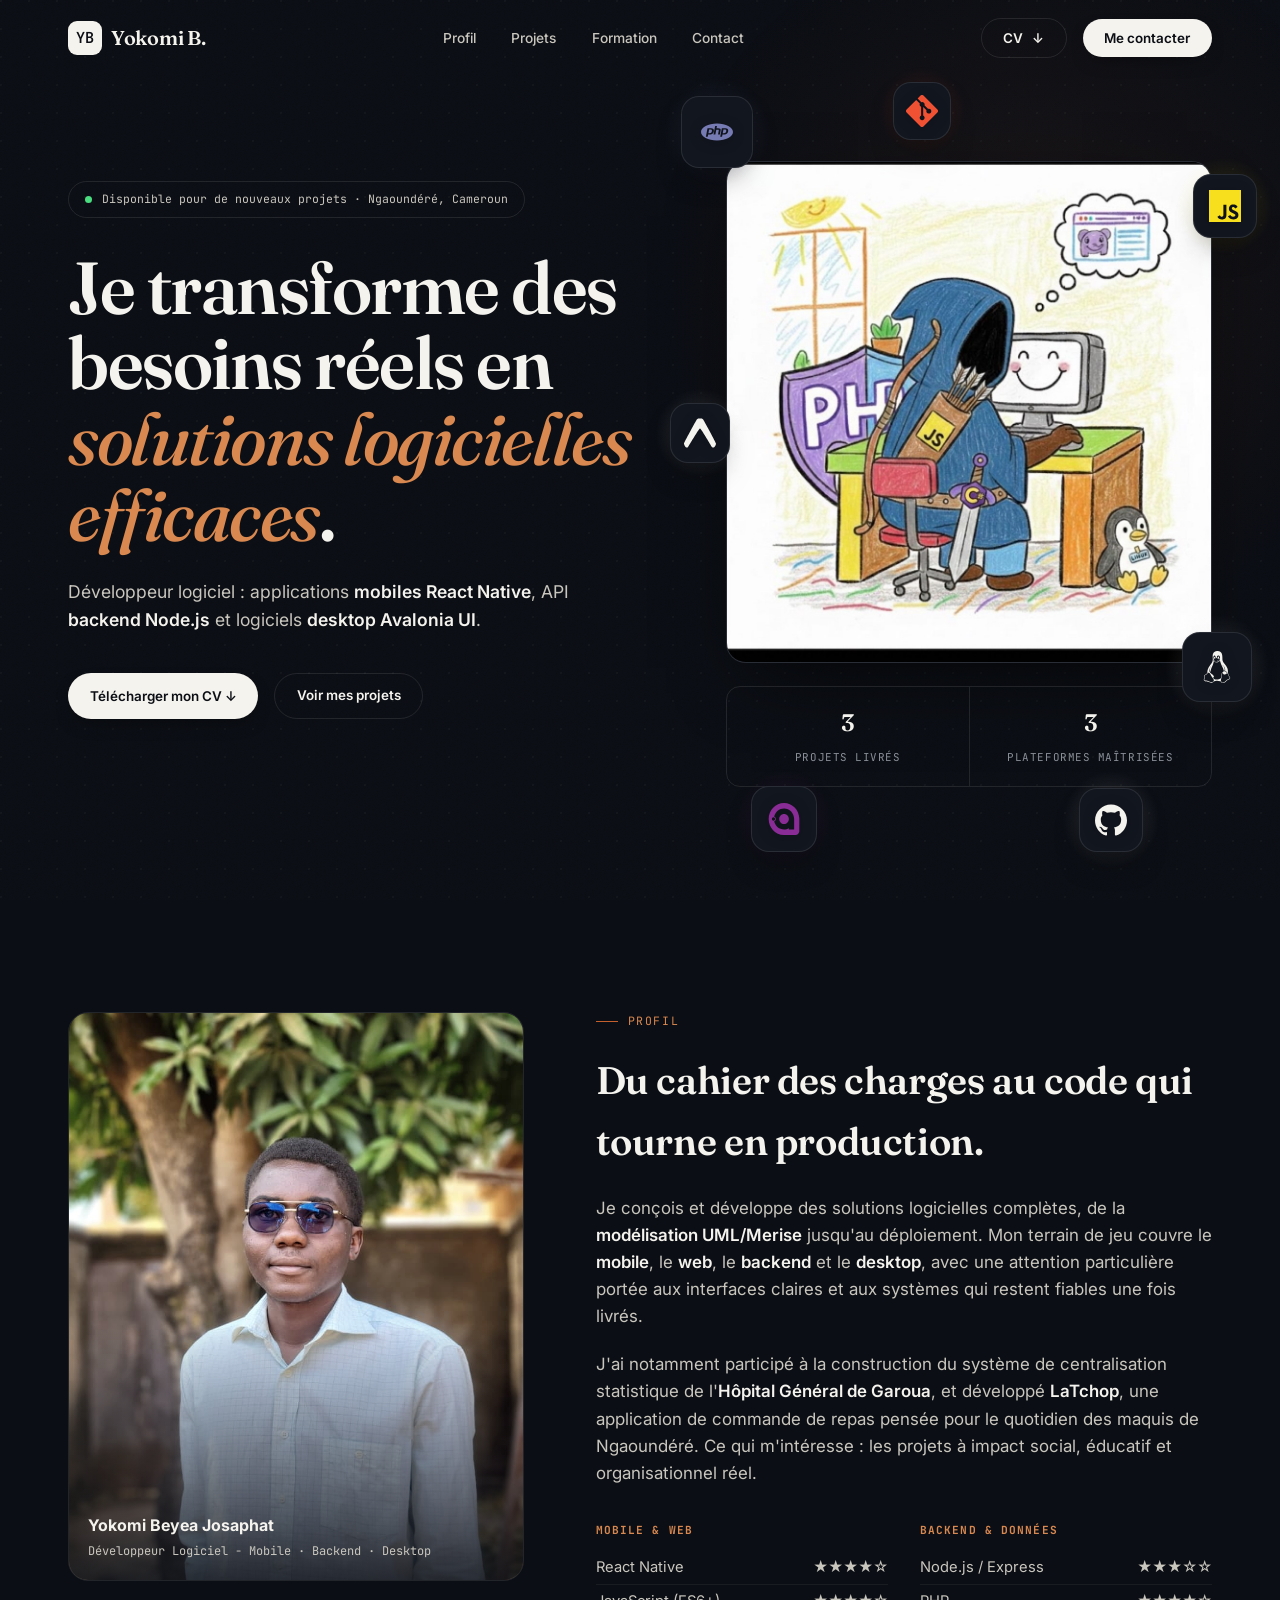
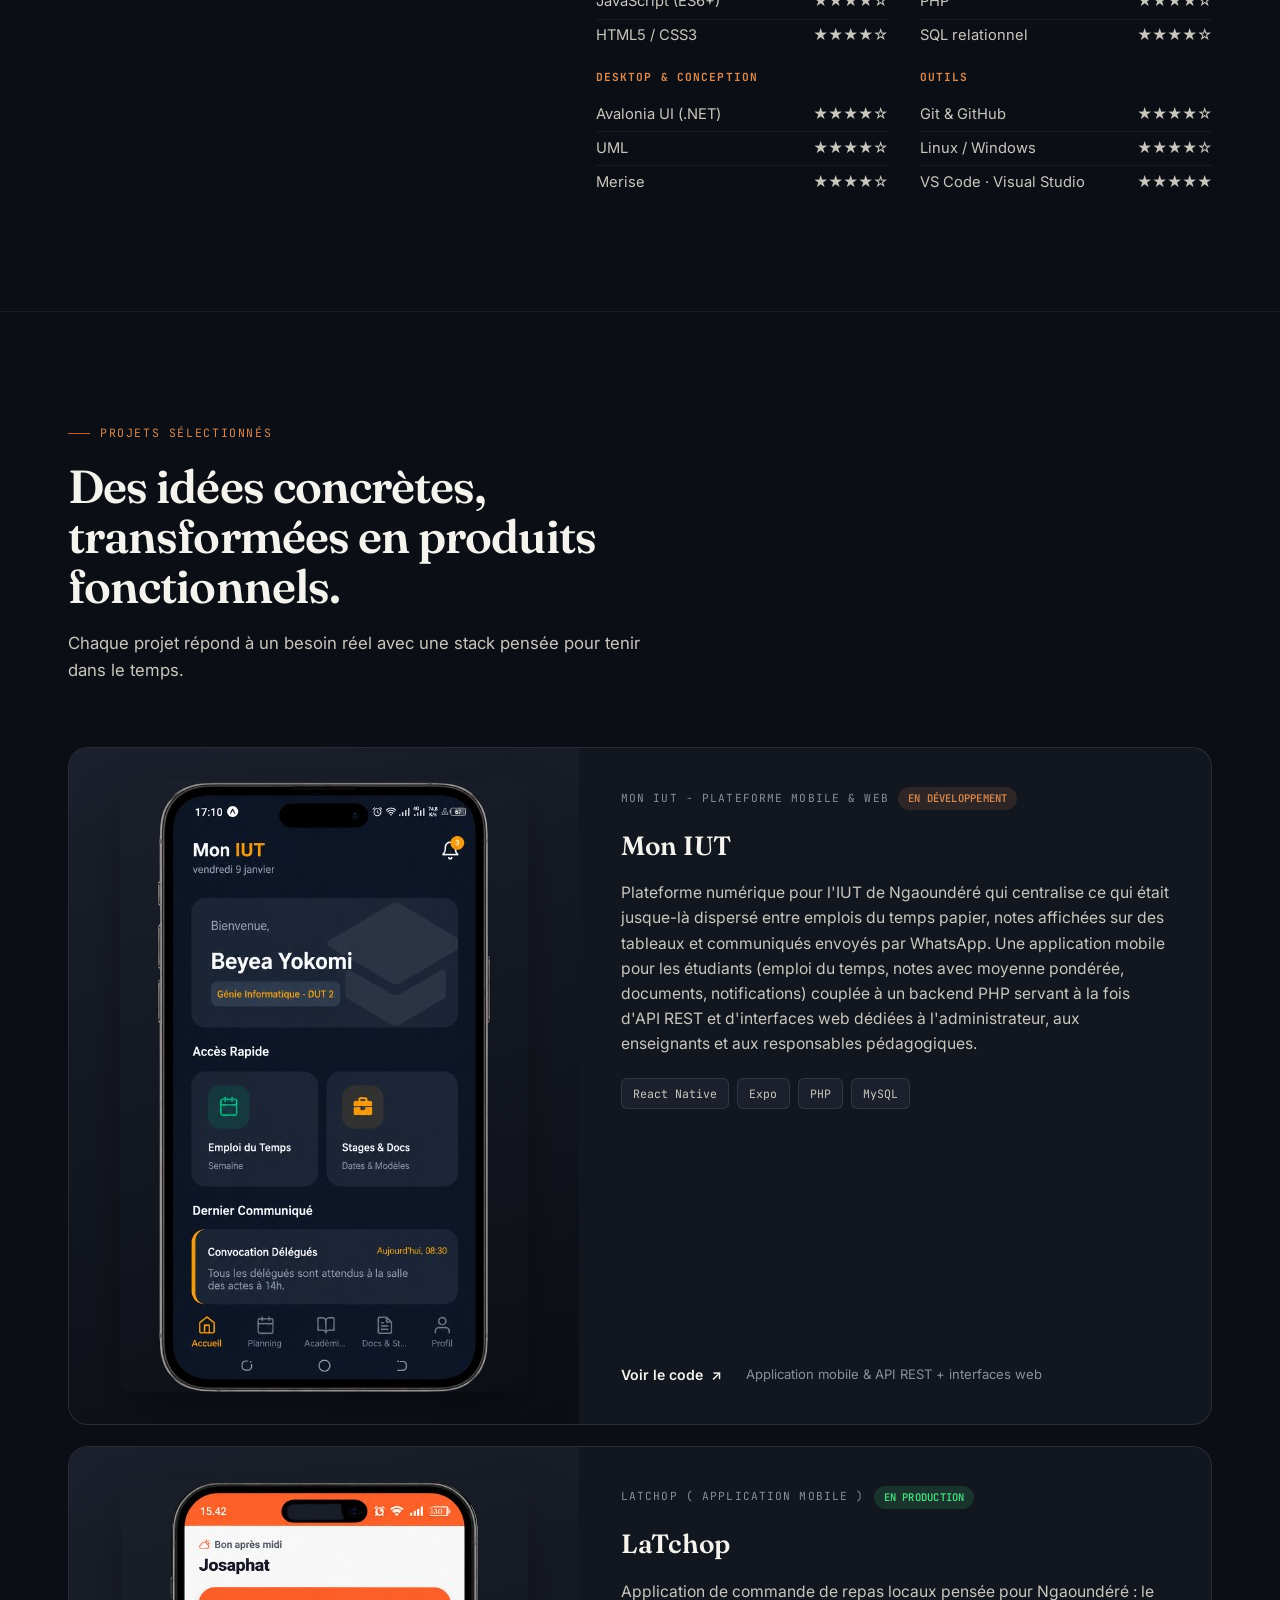
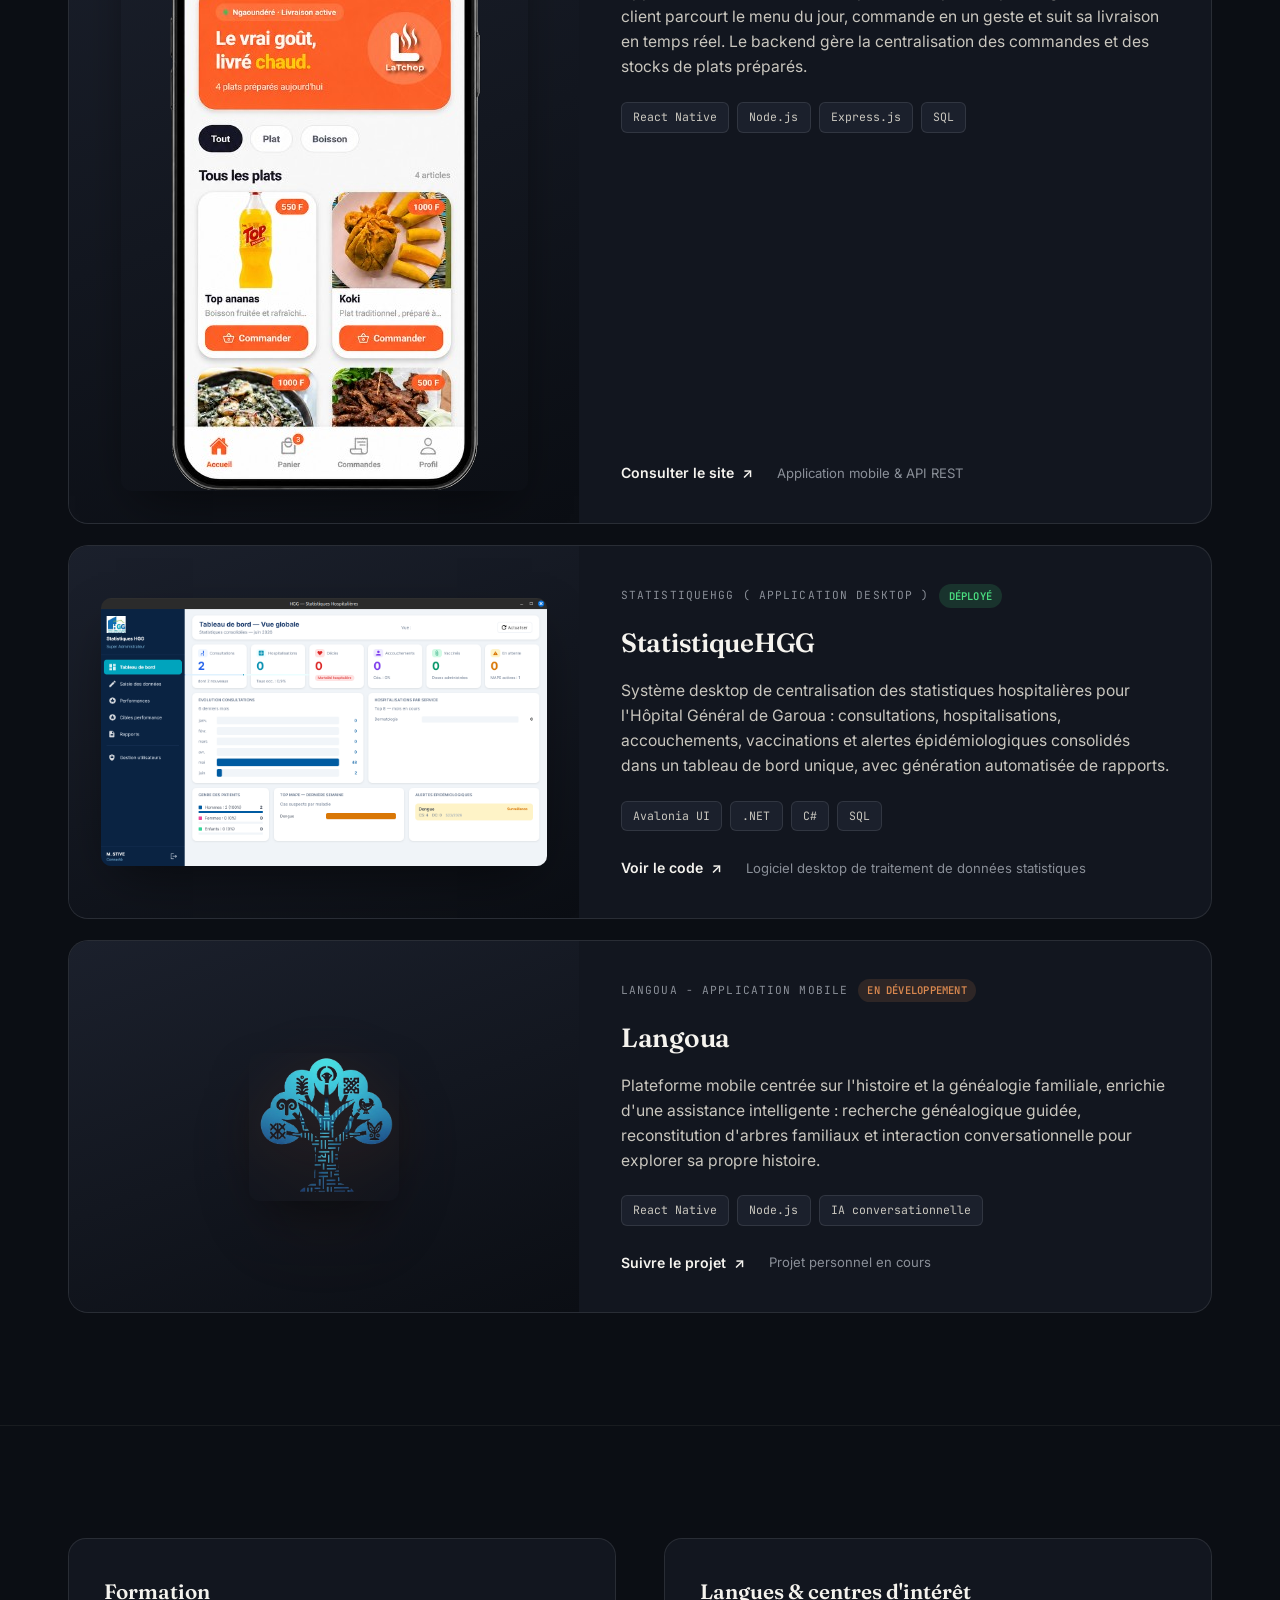
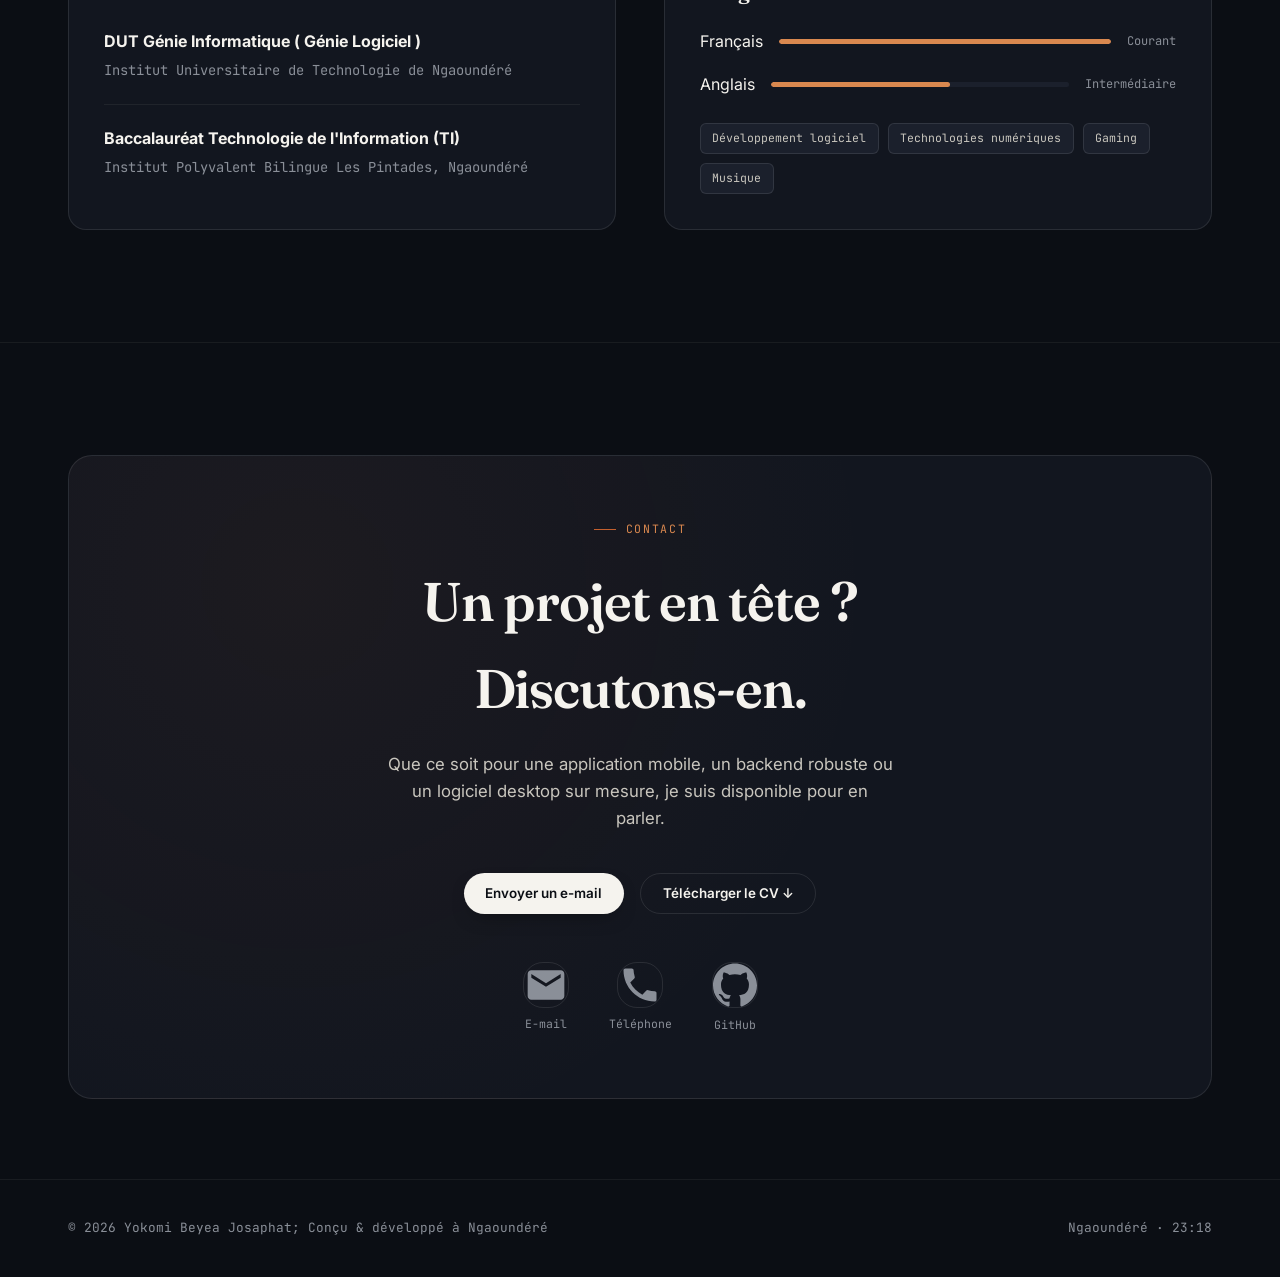
==== commit 22a01edf: "Mise à jour: envoi des fichiers modifiés" ====
--- a/index.html
+++ b/index.html
@@ -3,7 +3,7 @@
 <head>
 <meta charset="UTF-8">
 <meta name="viewport" content="width=device-width, initial-scale=1">
-<title>Yokomi Beyea Josaphat — Développeur logiciel (Mobile, Backend, Desktop)</title>
+<title>Yokomi Beyea Josaphat - Développeur logiciel (Mobile, Backend, Desktop)</title>
 <meta name="description" content="Développeur logiciel - Mobile (React Native), Backend (Node.js), Desktop (Avalonia UI). Ngaoundéré, Cameroun.">
 <meta name="robots" content="index, follow">
 <meta name="theme-color" content="#1a1a1a">
@@ -12,7 +12,7 @@
 <!-- Open Graph / Facebook / LinkedIn / WhatsApp -->
 <meta property="og:type" content="website">
 <meta property="og:url" content="https://yokomi-potofolio.onrender.com/">
-<meta property="og:title" content="Yokomi Beyea Josaphat — Développeur logiciel">
+<meta property="og:title" content="Yokomi Beyea Josaphat - Développeur logiciel">
 <meta property="og:description" content="Développeur logiciel - Mobile (React Native), Backend (Node.js), Desktop (Avalonia UI). Ngaoundéré, Cameroun.">
 <meta property="og:image" content="https://yokomi-potofolio.onrender.com/assets/og-banner.png">
 <meta property="og:image:width" content="1200">
@@ -21,7 +21,7 @@
 
 <!-- Twitter Card -->
 <meta name="twitter:card" content="summary_large_image">
-<meta name="twitter:title" content="Yokomi Beyea Josaphat — Développeur logiciel">
+<meta name="twitter:title" content="Yokomi Beyea Josaphat - Développeur logiciel">
 <meta name="twitter:description" content="Développeur logiciel - Mobile (React Native), Backend (Node.js), Desktop (Avalonia UI). Ngaoundéré, Cameroun.">
 <meta name="twitter:image" content="https://yokomi-potofolio.onrender.com/assets/og-banner.png">
 
@@ -239,7 +239,7 @@
           </div>
           <div class="project-body">
             <div class="project-kicker">
-              Mon IUT — Plateforme mobile & web
+              Mon IUT - Plateforme mobile & web
               <span class="status-pill progress">En développement</span>
             </div>
             <h3>Mon IUT</h3>
@@ -328,7 +328,7 @@
           </div>
           <div class="project-body">
             <div class="project-kicker">
-              Langoua — Application mobile
+              Langoua - Application mobile
               <span class="status-pill progress">En développement</span>
             </div>
             <h3>Langoua</h3>
--- a/style.css
+++ b/style.css
@@ -355,7 +355,7 @@
   padding:2rem;
 }
 .project-media img{
-  max-height:100%;width:auto;max-width:100%;border-radius:14px;
+  max-height:100%;width:auto;max-width:100%;border-radius:10px;
   box-shadow:0 20px 50px -15px rgba(0,0,0,0.55);
   transition:transform .5s var(--ease);
 }
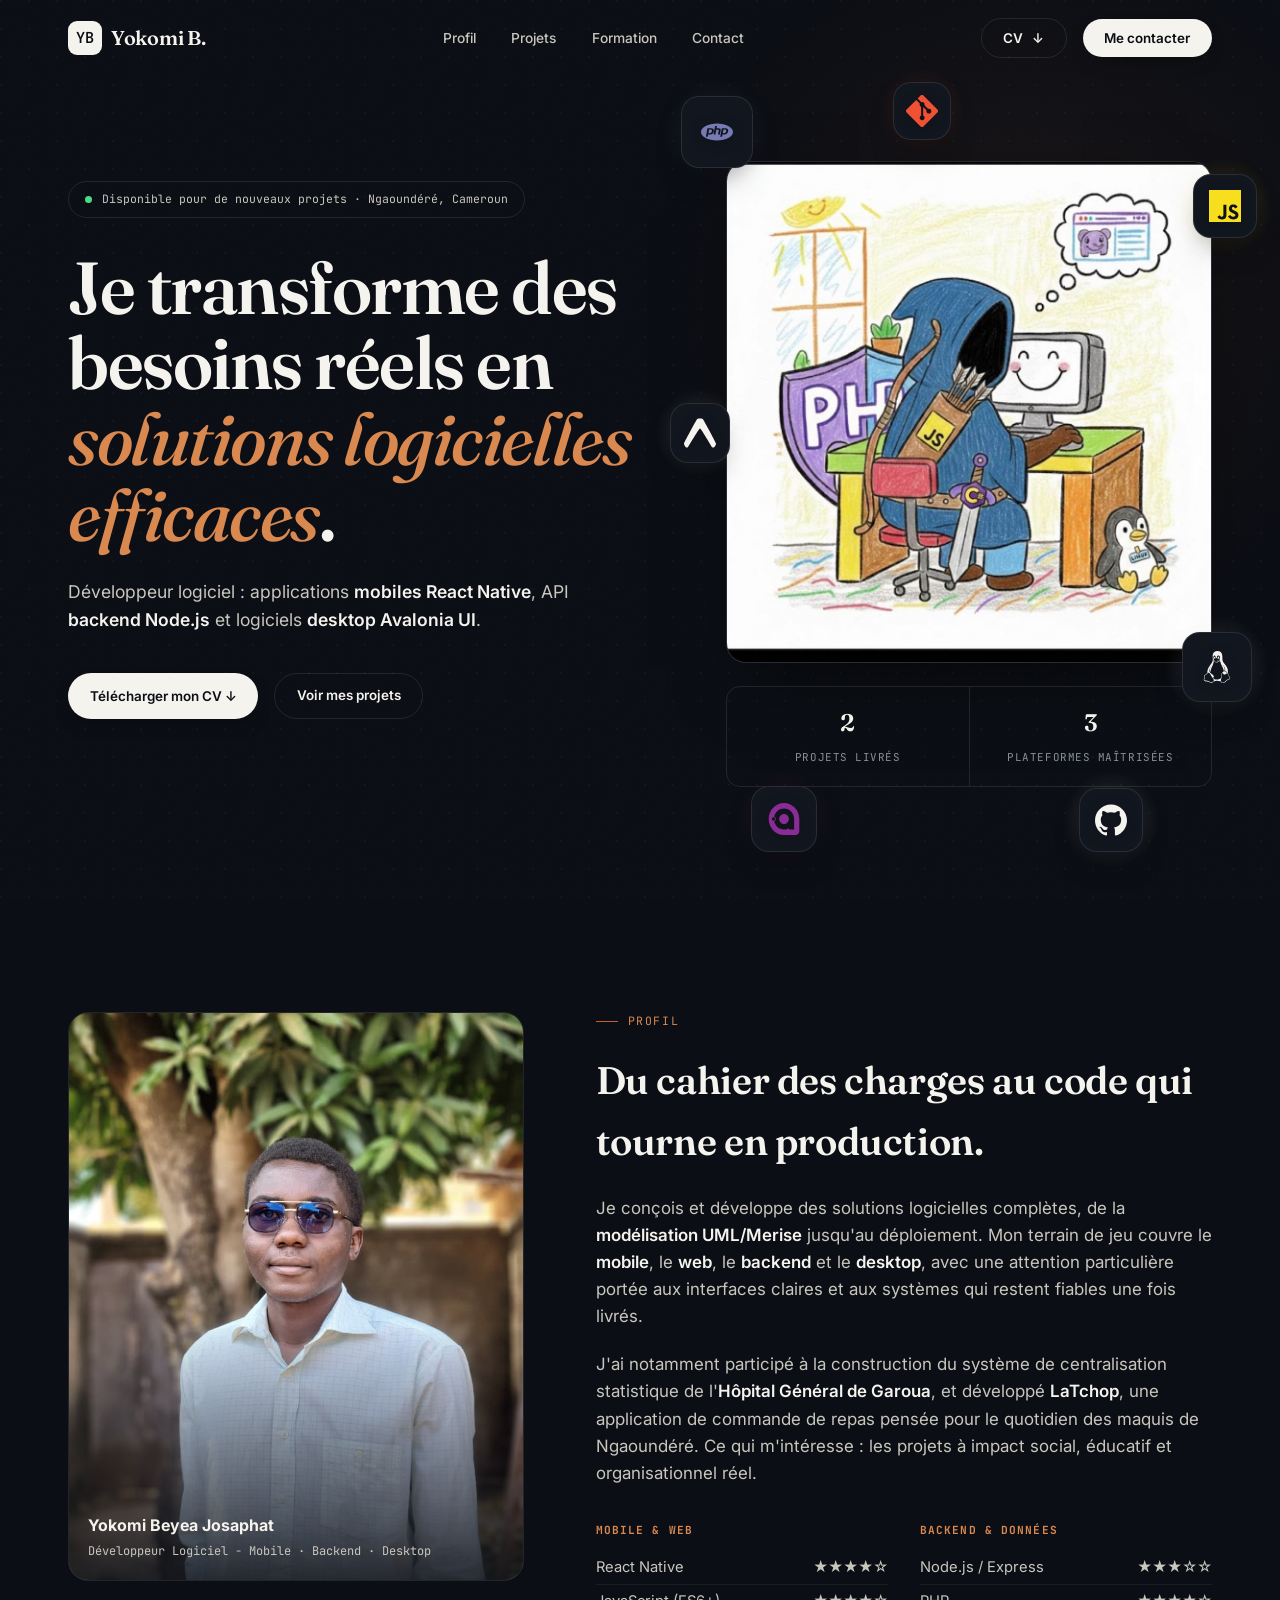
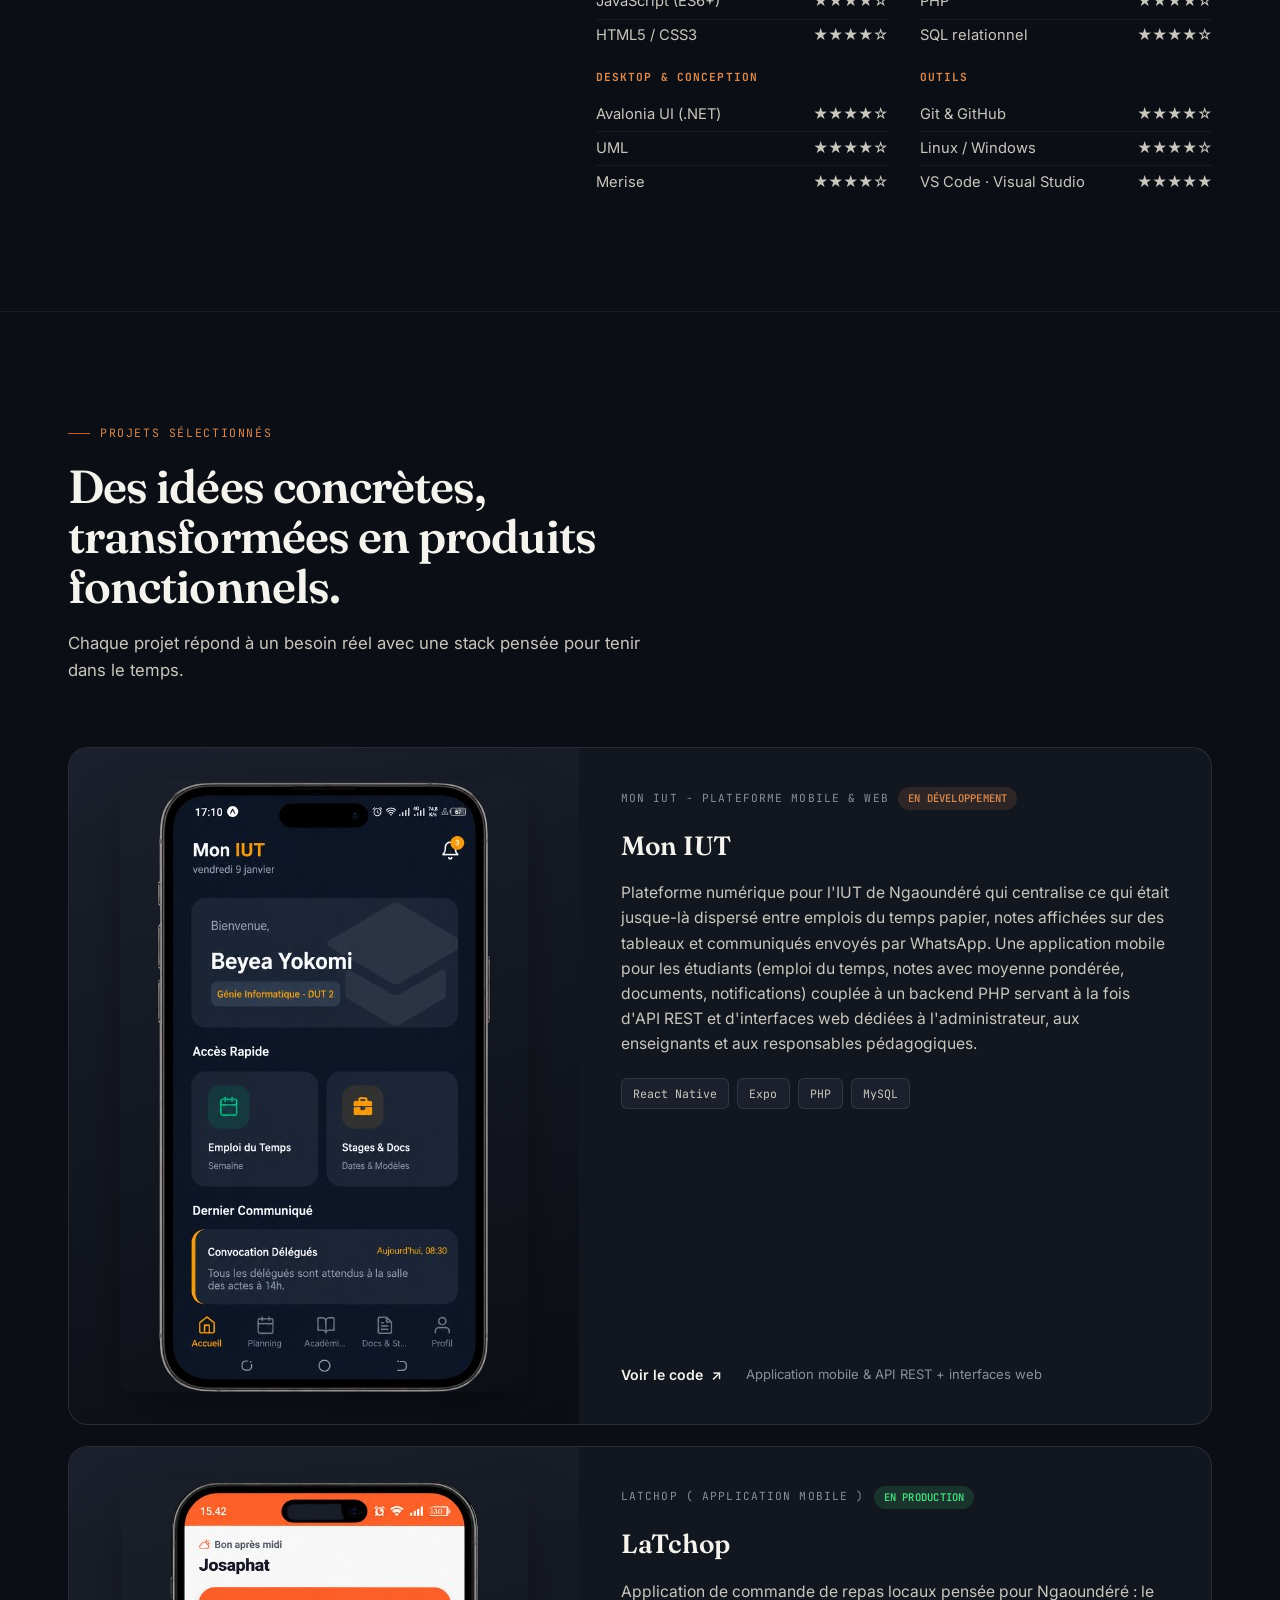
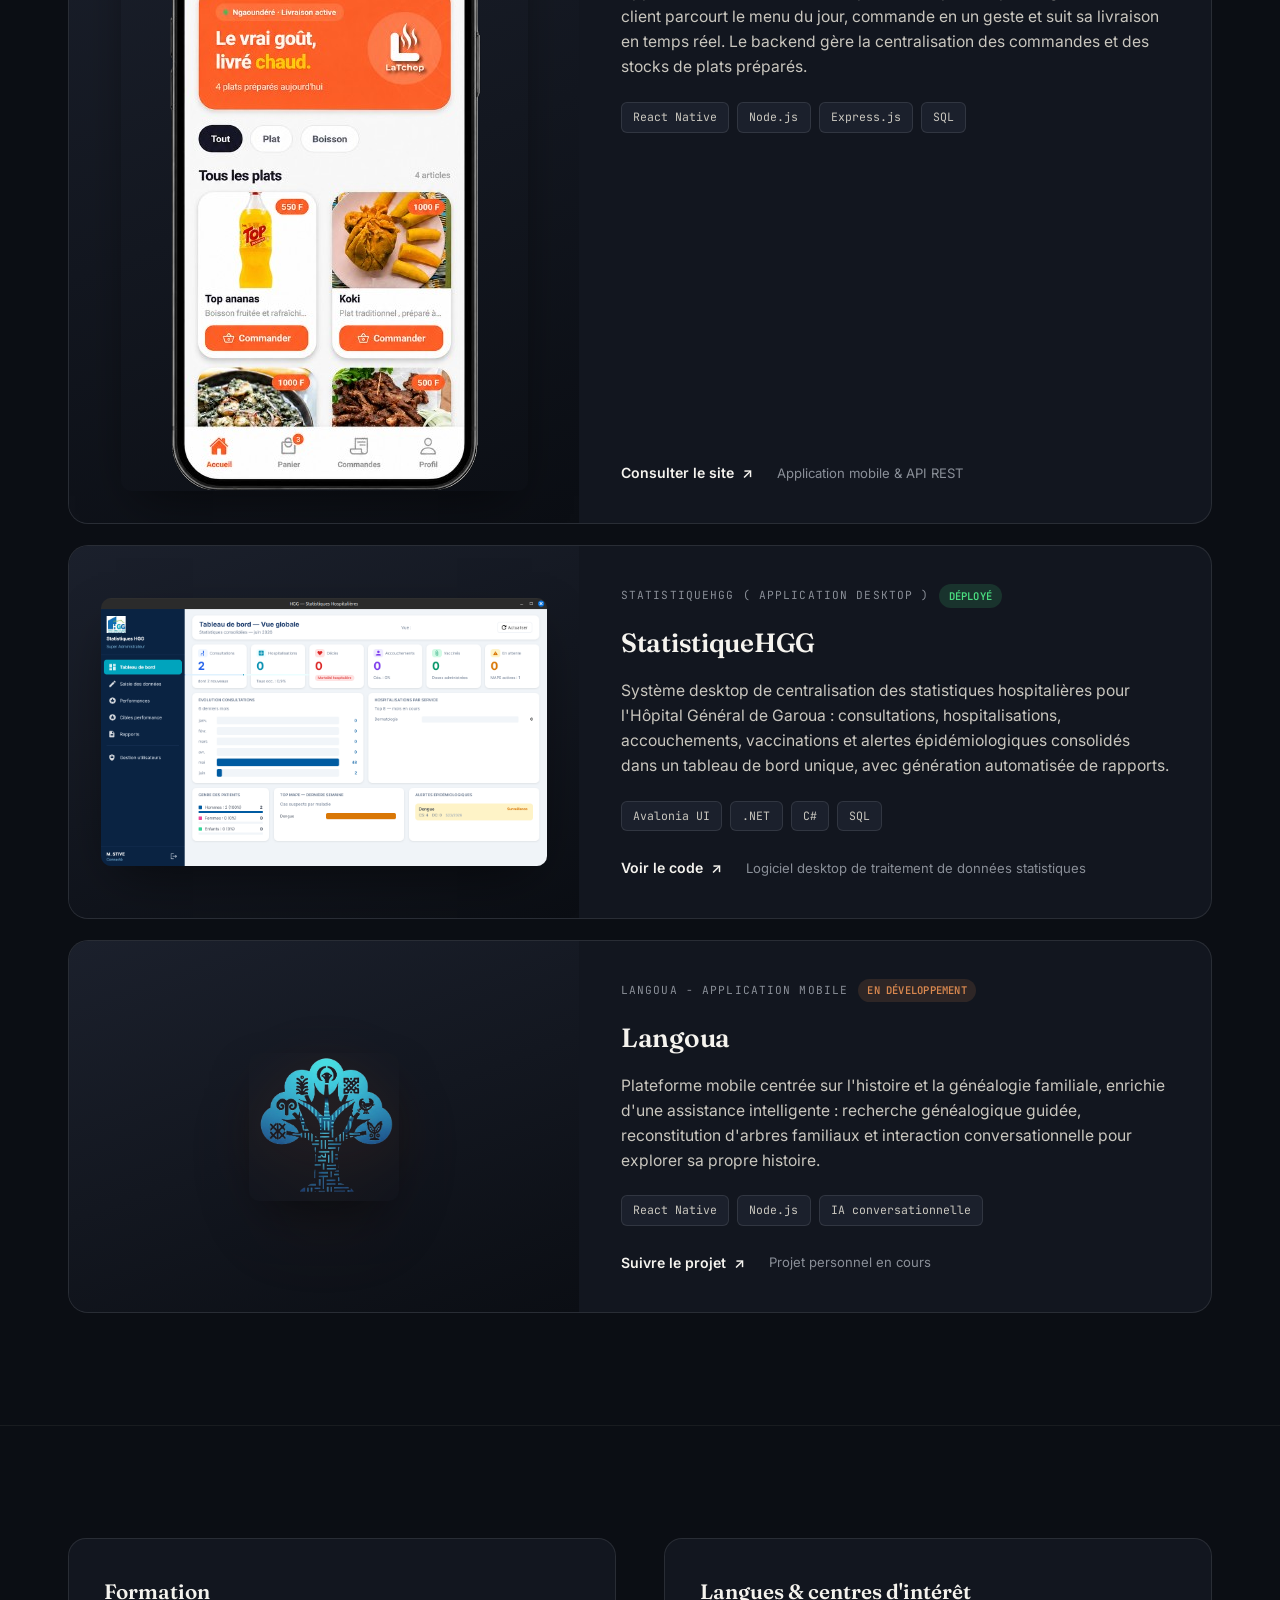
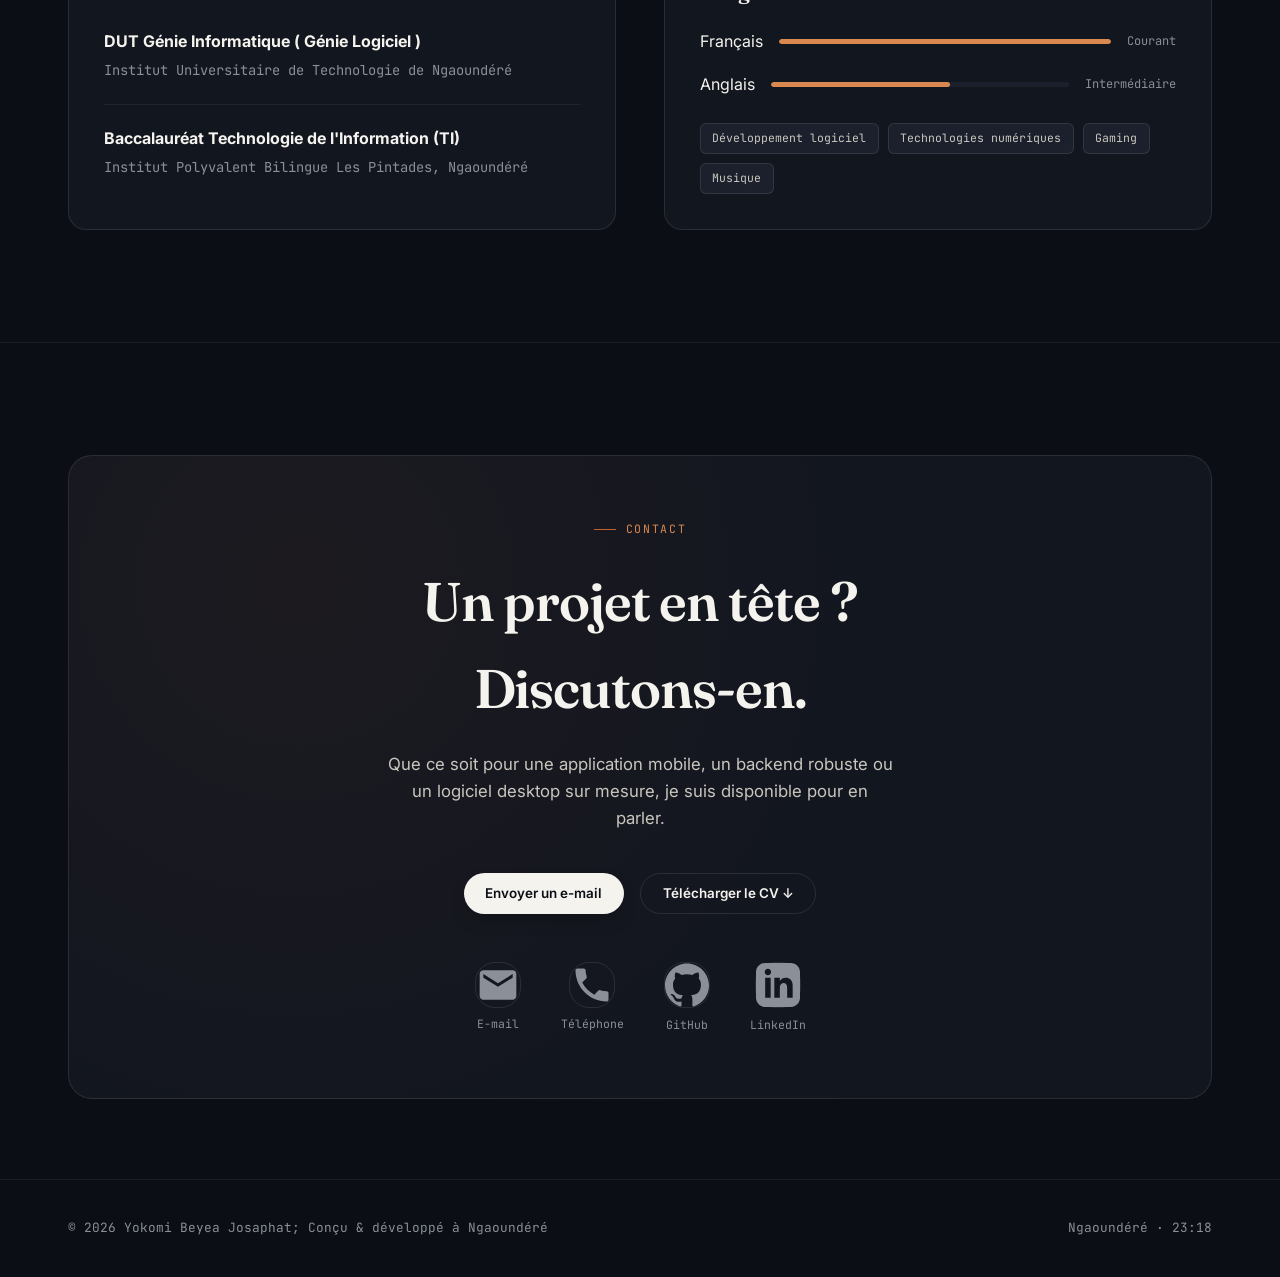
==== commit 2bb0bef3: "Update portfolio files" ====
--- a/index.html
+++ b/index.html
@@ -146,7 +146,7 @@
           <img src="assets/hero-illustration.jpg" alt="Illustration d'un développeur codant, entouré des technologies PHP, JavaScript, Linux et de son setup de développement">
         </div>
         <div class="stat-strip">
-          <div class="stat-cell"><b>3</b><span>Projets livrés</span></div>
+          <div class="stat-cell"><b>2</b><span>Projets livrés</span></div>
           <div class="stat-cell"><b>3</b><span>Plateformes maîtrisées</span></div>
         </div>
       </div>
@@ -410,6 +410,7 @@
             </span>
             <span>E-mail</span>
           </button>
+          
           <button class="channel" id="channelPhone" aria-label="Appeler">
             <span class="channel-icon">
               <svg viewBox="0 0 24 24" fill="currentColor" aria-hidden="true">
@@ -418,6 +419,7 @@
             </span>
             <span>Téléphone</span>
           </button>
+          
           <a class="channel" id="channelGithub" href="#" aria-label="GitHub" target="_blank" rel="noopener">
             <span class="channel-icon">
               <svg viewBox="0 0 24 24" fill="currentColor" aria-hidden="true">
@@ -426,6 +428,16 @@
             </span>
             <span>GitHub</span>
           </a>
+
+          <!-- Ajout du canal LinkedIn ici -->
+          <a class="channel" id="channelLinkedin" href="https://www.linkedin.com/in/josaphat-yokomi-beyea-aa08933b4" aria-label="LinkedIn" target="_blank" rel="noopener">
+            <span class="channel-icon">
+              <svg viewBox="0 0 24 24" fill="currentColor" aria-hidden="true">
+                <path d="M19 0h-14c-2.761 0-5 2.239-5 5v14c0 2.761 2.239 5 5 5h14c2.762 0 5-2.239 5-5v-14c0-2.761-2.238-5-5-5zm-11 19h-3v-11h3v11zm-1.5-12.268c-.966 0-1.75-.79-1.75-1.764s.784-1.764 1.75-1.764 1.75.79 1.75 1.764-.783 1.764-1.75 1.764zm13.5 12.268h-3v-5.604c0-3.368-4-3.113-4 0v5.604h-3v-11h3v1.765c1.396-2.586 7-2.777 7 2.476v6.759z"/>
+              </svg>
+            </span>
+            <span>LinkedIn</span>
+          </a>
         </div>
       </div>
     </div>
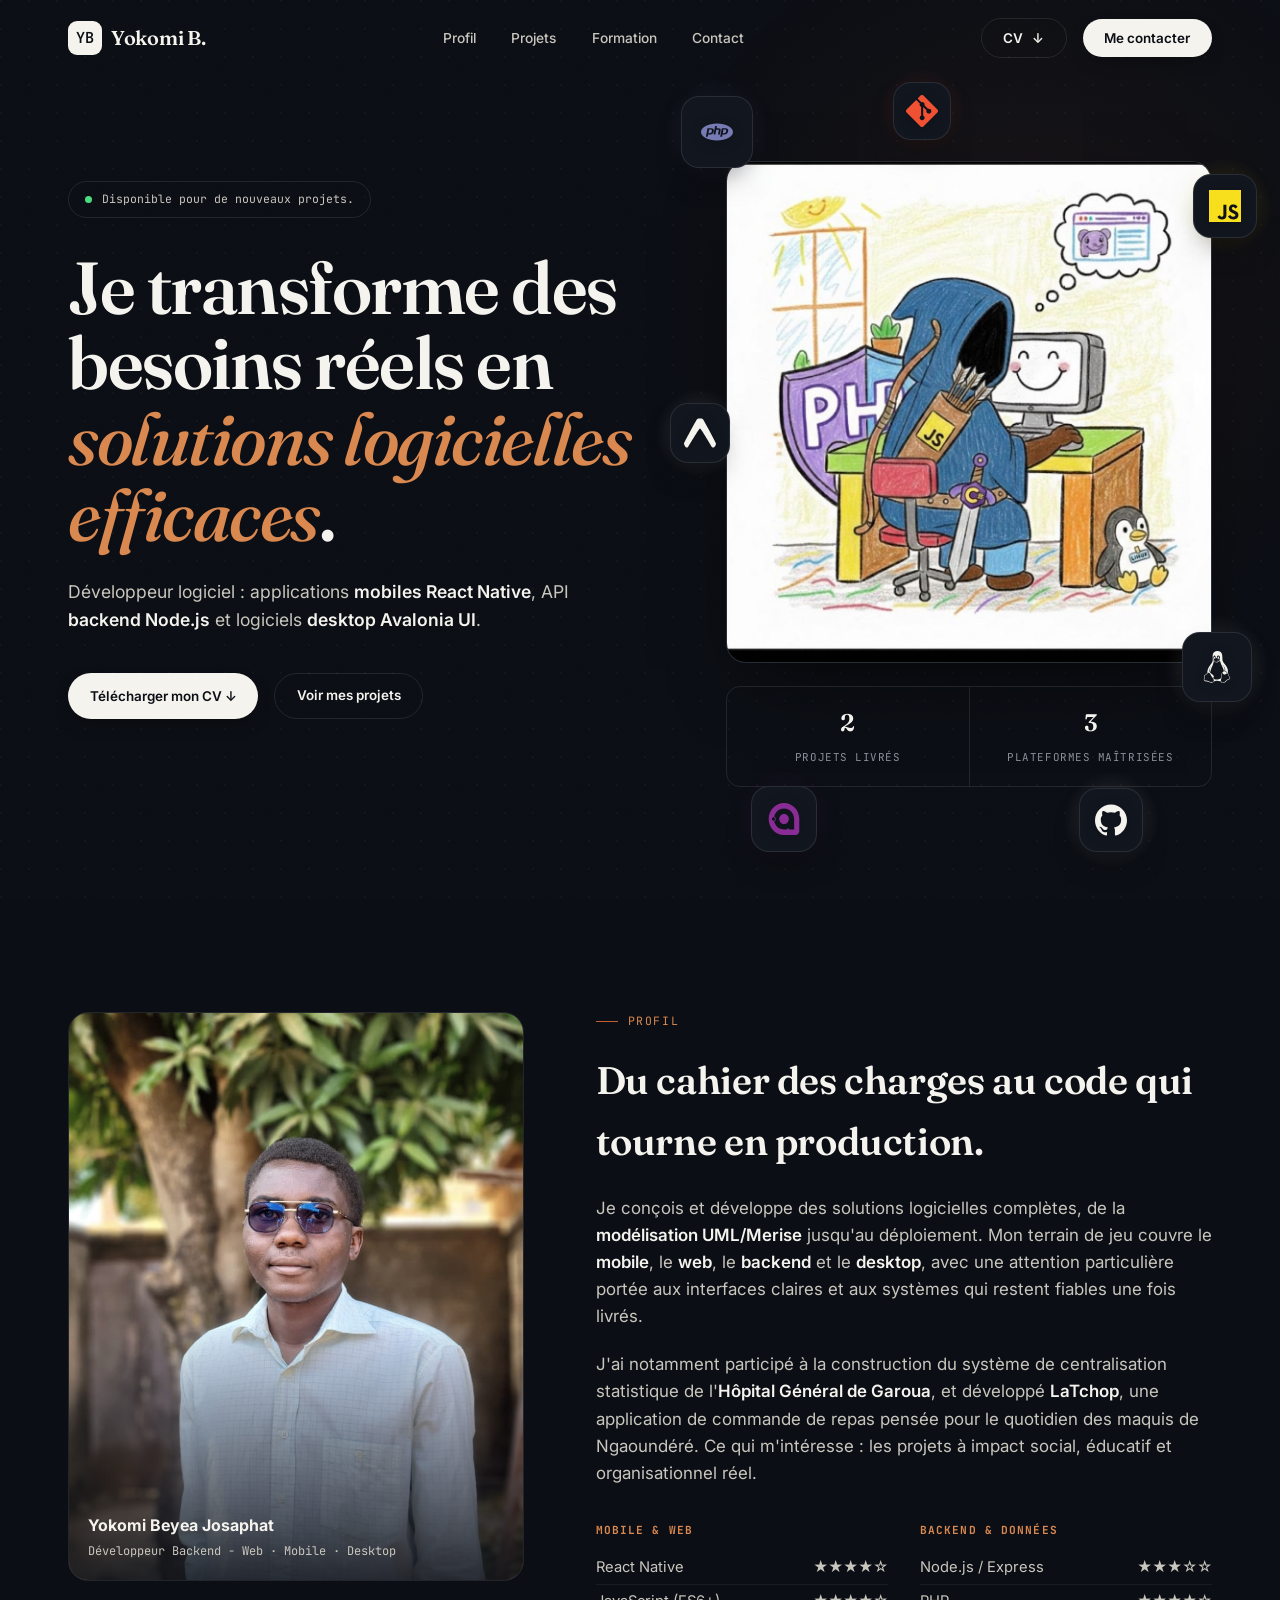
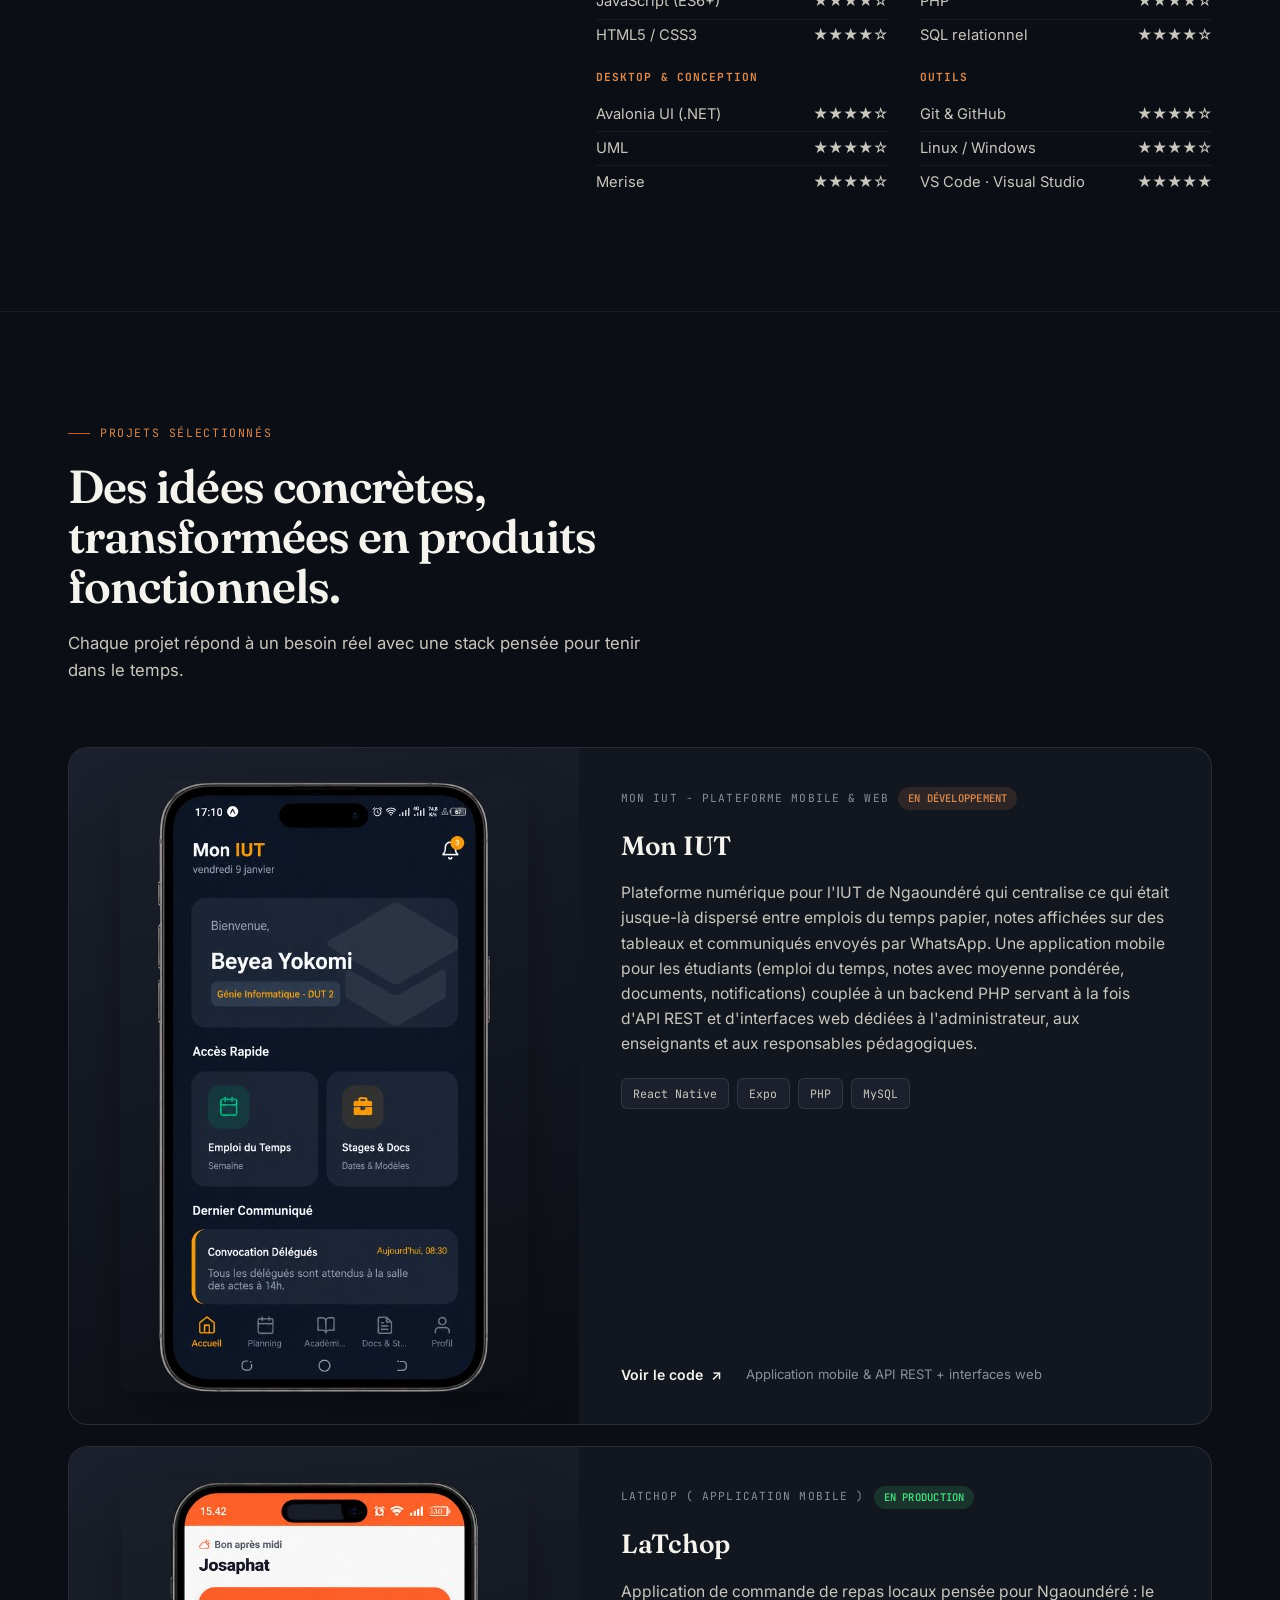
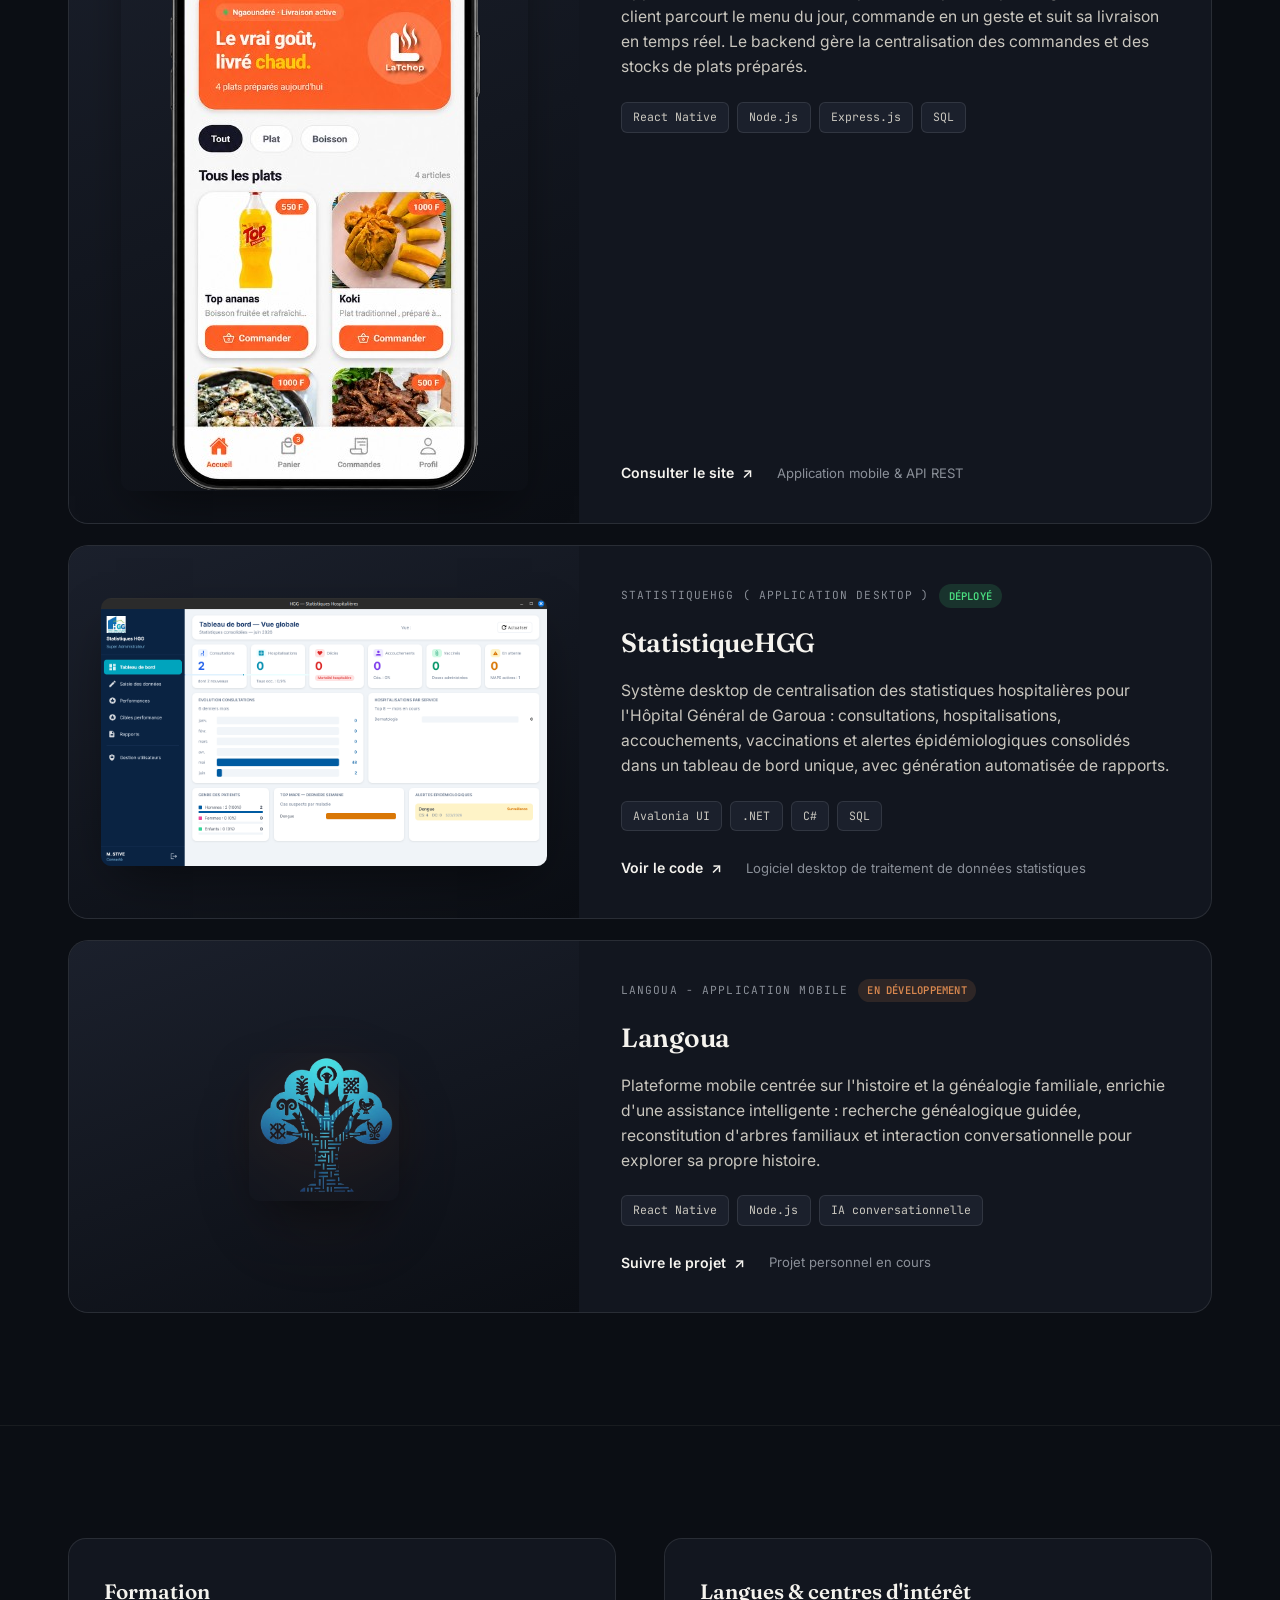
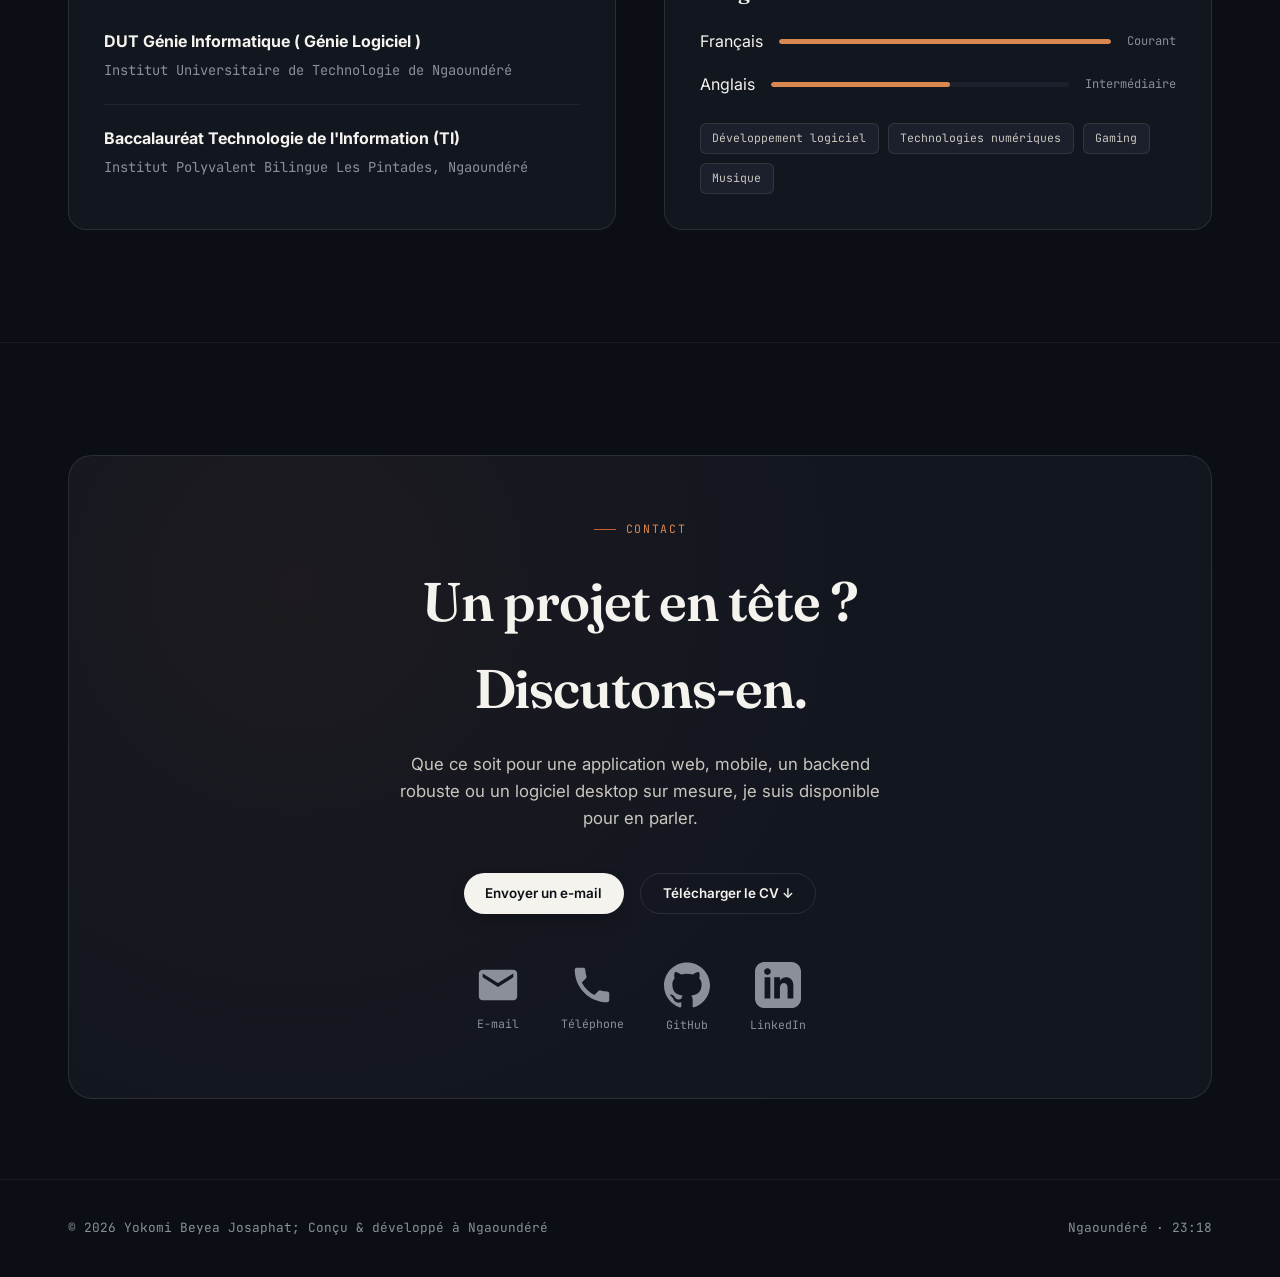
==== commit 3ea95fcf: "Update style.css" ====
--- a/index.html
+++ b/index.html
@@ -81,7 +81,7 @@
       <div class="hero-copy">
         <div class="hero-status">
           <span class="dot-live"></span>
-          Disponible pour de nouveaux projets · Ngaoundéré, Cameroun
+          Disponible pour de nouveaux projets.
         </div>
         <h1 class="hero-title">Je transforme des besoins réels en <em>solutions logicielles efficaces</em>.</h1>
         <p class="hero-sub">
@@ -161,7 +161,7 @@
           <img src="assets/portrait.jpg" alt="Portrait de Yokomi Beyea Josaphat">
           <div class="portrait-tag">
             <b>Yokomi Beyea Josaphat</b>
-            Développeur Logiciel - Mobile · Backend · Desktop
+            Développeur Backend - Web · Mobile · Desktop
           </div>
         </div>
       </div>
@@ -396,7 +396,7 @@
       <div class="contact-panel reveal">
         <div class="eyebrow" style="justify-content:center;">Contact</div>
         <h2>Un projet en tête ?<br>Discutons-en.</h2>
-        <p>Que ce soit pour une application mobile, un backend robuste ou un logiciel desktop sur mesure, je suis disponible pour en parler.</p>
+        <p>Que ce soit pour une application web, mobile, un backend robuste ou un logiciel desktop sur mesure, je suis disponible pour en parler.</p>
         <div class="contact-actions">
           <button class="btn btn-solid" id="emailBtn">Envoyer un e-mail</button>
           <button class="btn btn-ghost" id="cvBtnContact">Télécharger le CV ↓</button>
--- a/style.css
+++ b/style.css
@@ -425,10 +425,10 @@
 .contact-channels{display:flex;justify-content:center;gap:2.5rem;flex-wrap:wrap;}
 .channel{display:flex;flex-direction:column;align-items:center;gap:.5rem;}
 .channel-icon{
-  width:46px;height:46px;border-radius:20px;border:1px solid var(--line);
+  width:46px;height:46px;
   display:flex;align-items:center;justify-content:center;transition:.3s var(--ease);
 }
-.channel:hover .channel-icon{border-color:var(--rust-soft);background:var(--line-soft);transform:translateY(-3px);}
+.channel:hover .channel-icon{transform:translateY(-3px);}
 .channel span{font-family:var(--mono);font-size:.72rem;color:var(--slate);}
 .toast{
   position:fixed;bottom:2rem;left:50%;transform:translateX(-50%) translateY(20px);
